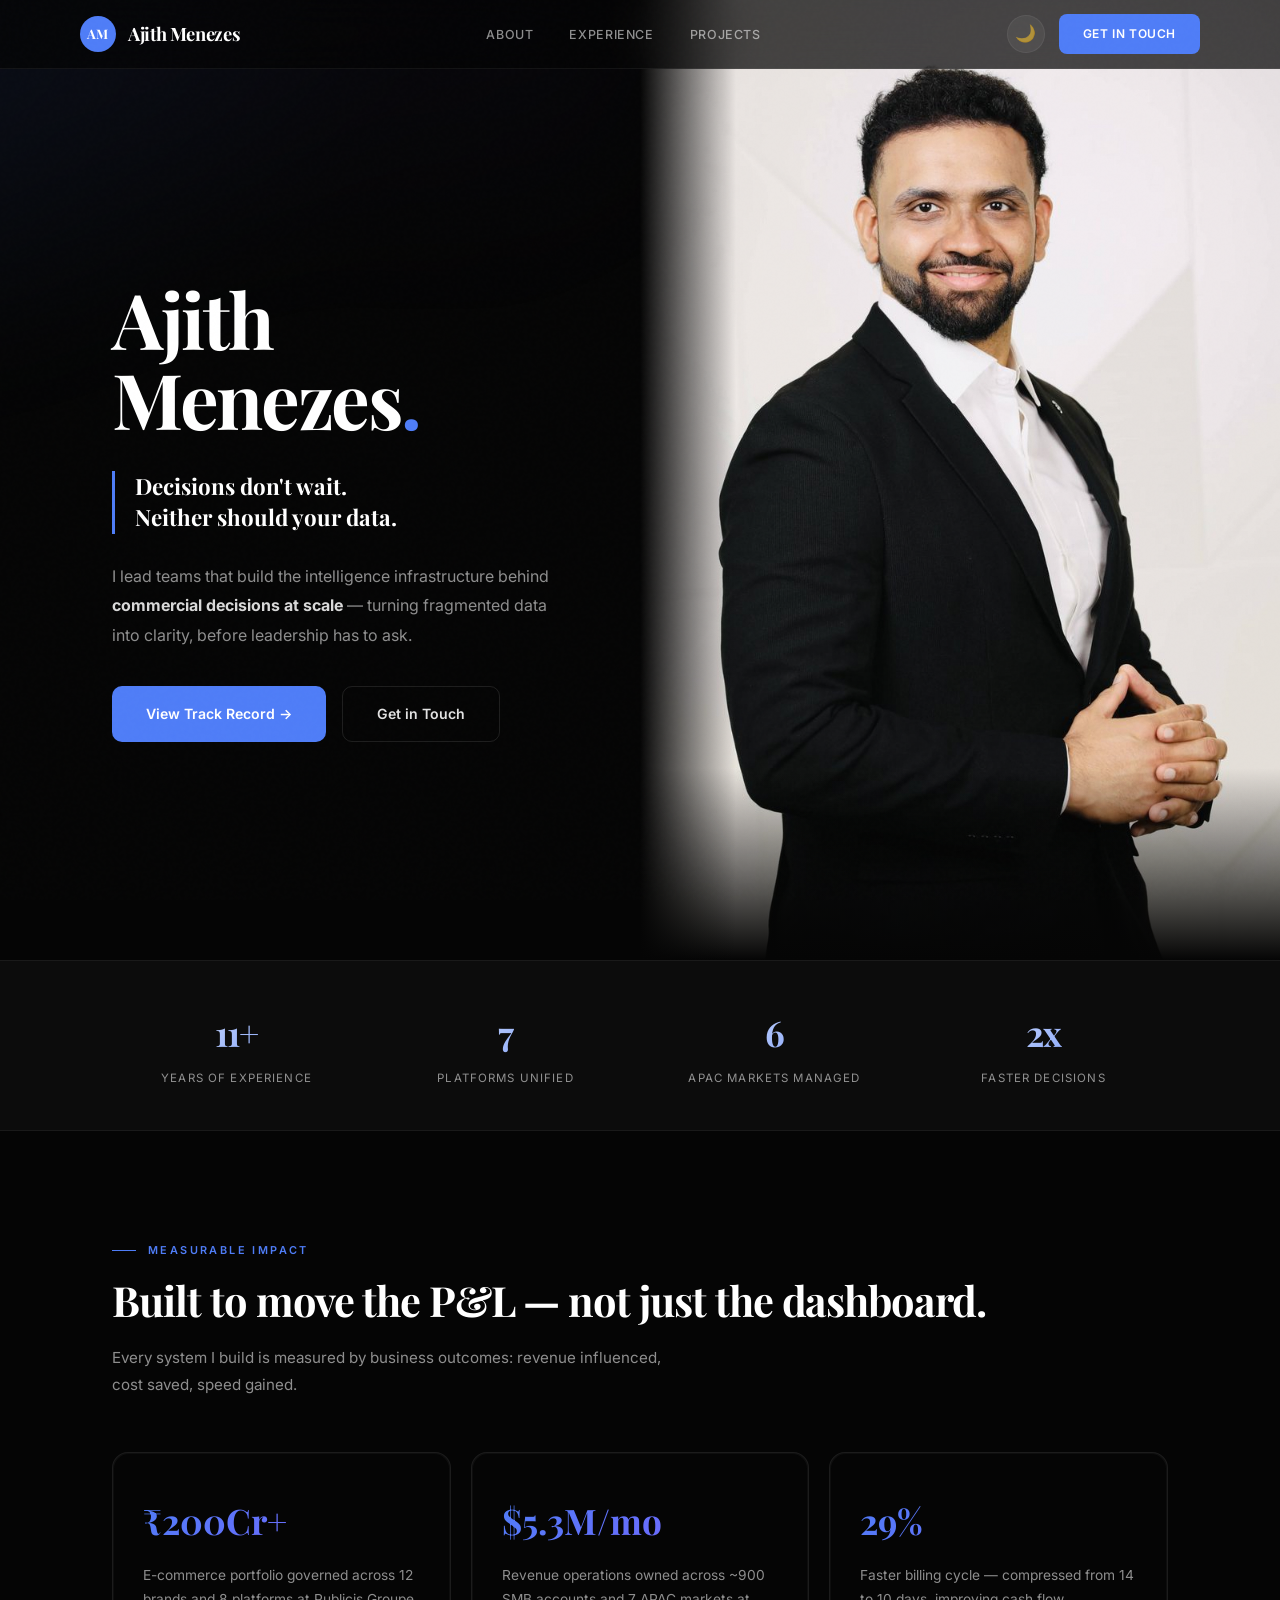
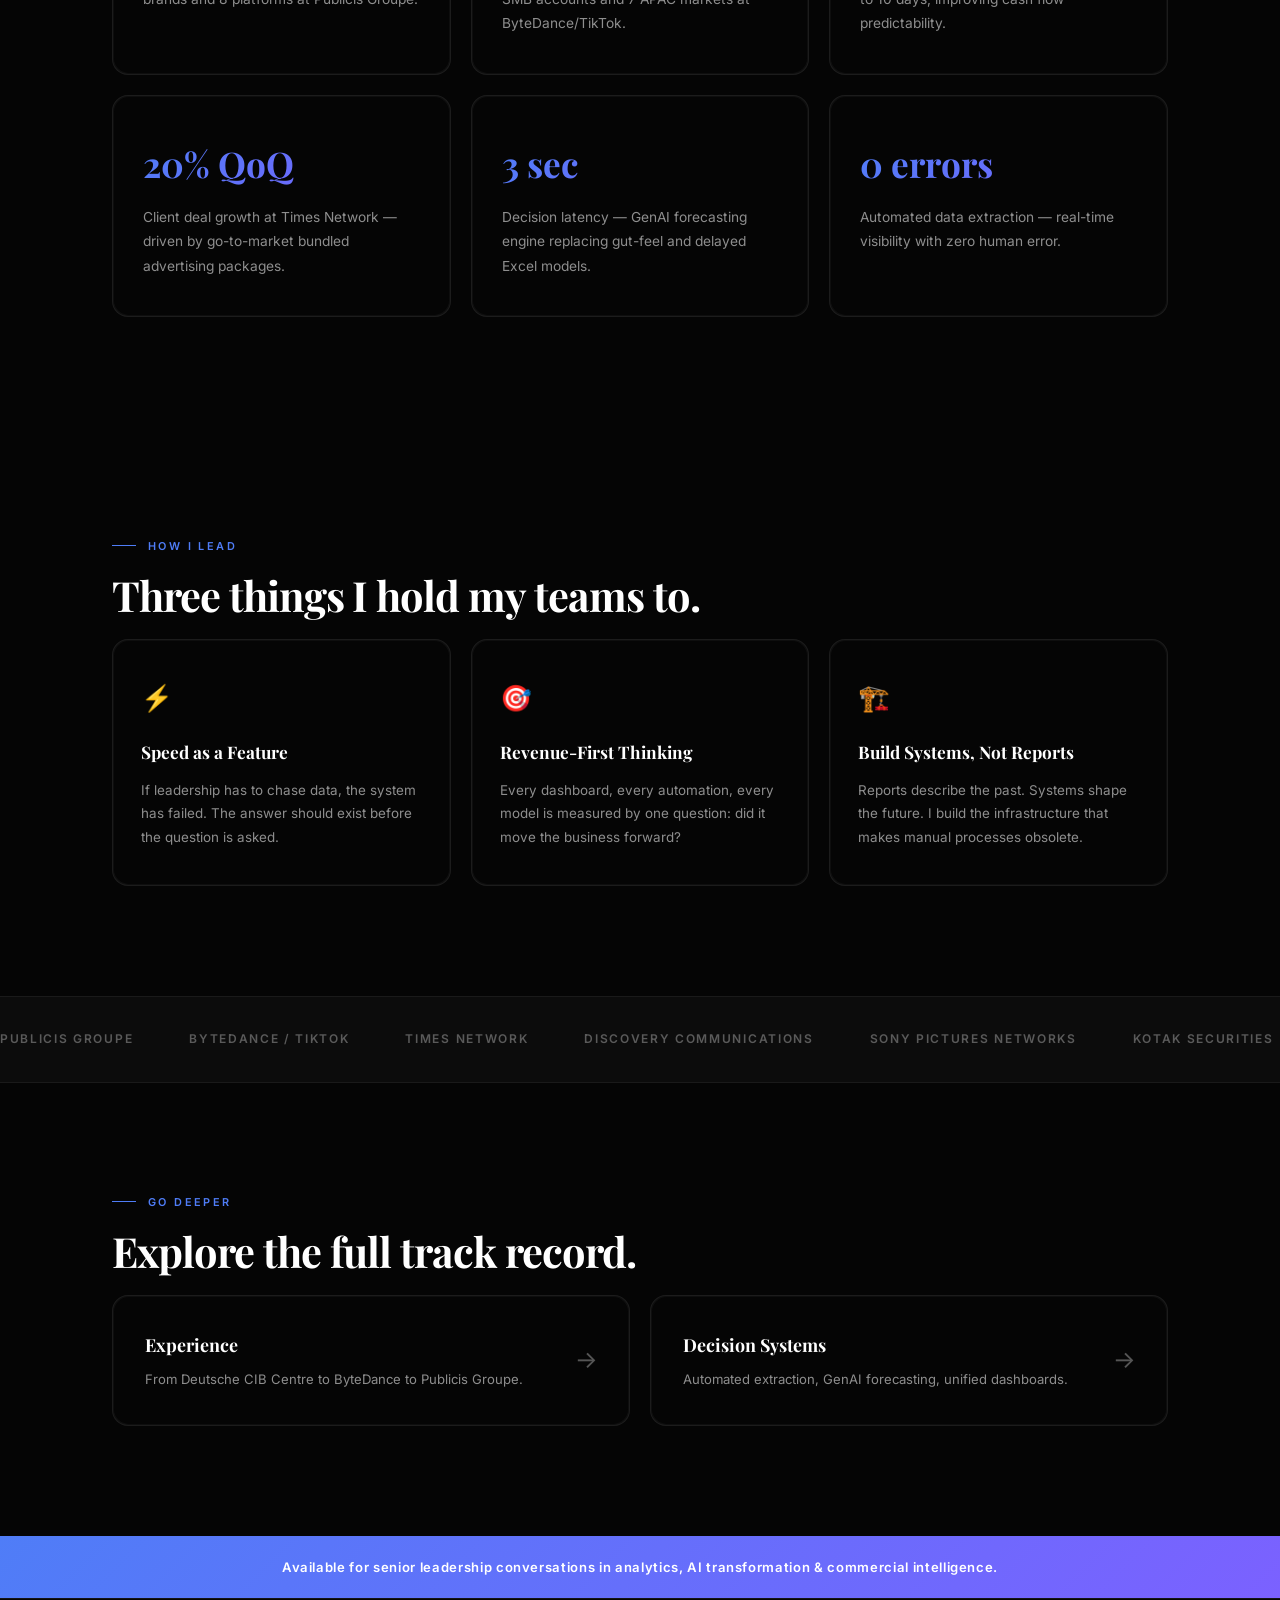
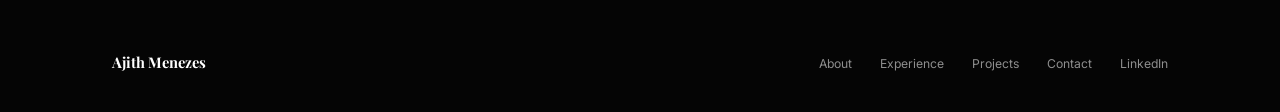
==== index.html @ 97849c1c "Add files via upload" ====
<!DOCTYPE html>
<html lang="en" data-theme="dark">
<head>
  <meta charset="UTF-8" />
  <meta name="viewport" content="width=device-width, initial-scale=1.0" />
  <title>Ajith Menezes — Decision Systems & Revenue Intelligence Leader</title>
  <meta name="description" content="Senior Director leading Decision Systems and Revenue Analytics." />
  <link rel="icon" href="data:image/svg+xml,<svg xmlns='http://www.w3.org/2000/svg' viewBox='0 0 64 64'><rect width='64' height='64' rx='8' fill='%231B4FD8'/><text x='50%25' y='50%25' dominant-baseline='central' text-anchor='middle' font-family='Georgia,serif' font-weight='700' font-size='22' fill='white'>AM</text></svg>" />
  <link rel="preconnect" href="https://fonts.googleapis.com" />
  <link rel="preconnect" href="https://fonts.gstatic.com" crossorigin />
  <link href="https://fonts.googleapis.com/css2?family=DM+Serif+Display&family=Inter:wght@400;500;600;700&family=Playfair+Display:wght@700&display=swap" rel="stylesheet" />
  <link rel="stylesheet" href="styles.css" />
  <script>(function(){var t=localStorage.getItem("theme")||"dark";document.documentElement.setAttribute("data-theme",t)})();</script>
</head>
<body>

  <a href="#main" class="skip-link">Skip to main content</a>
  <div class="nav-overlay" aria-hidden="true"></div>
  <nav class="nav" role="navigation" aria-label="Main Navigation">
    <div class="nav-inner">
      <a href="index.html" class="nav-logo"><span class="nav-initials">AM</span> Ajith Menezes</a>
      <ul class="nav-links"><li><a href="about.html">About</a></li><li><a href="experience.html">Experience</a></li><li><a href="projects.html">Projects</a></li></ul>
      <div class="nav-actions"><button class="theme-toggle" aria-label="Toggle theme">&#127769;</button><button class="menu-toggle" aria-label="Open menu" aria-expanded="false"><span></span><span></span><span></span></button><a href="contact.html" class="nav-cta">Get in Touch</a></div>
    </div>
  </nav>
  <main id="main">
    <section class="hero-split">
      <div class="hero-content">
        <h1 class="hero-name-big reveal">Ajith<br />Menezes<span class="dot">.</span></h1>
        <div class="hero-tagline reveal reveal-delay-1"><p>Decisions don&#39;t wait.<br />Neither should your data.</p></div>
        <p class="hero-desc reveal reveal-delay-2">I lead teams that build the intelligence infrastructure behind <strong>commercial decisions at scale</strong> &mdash; turning fragmented data into clarity, before leadership has to ask.</p>
        <div class="hero-btns reveal reveal-delay-3"><a href="experience.html" class="btn-primary">View Track Record &rarr;</a><a href="contact.html" class="btn-outline">Get in Touch</a></div>
      </div>
      <div class="hero-photo"><img src="[data-uri]" alt="Ajith Menezes" /></div>
    </section>
    <section class="stats" aria-label="Key metrics"><div class="stats-grid">
      <div class="reveal"><div class="stat-number" data-target="13" data-suffix="+">0</div><div class="stat-label">Years of Experience</div></div>
      <div class="reveal reveal-delay-1"><div class="stat-number" data-target="8">0</div><div class="stat-label">Platforms Unified</div></div>
      <div class="reveal reveal-delay-2"><div class="stat-number" data-target="7">0</div><div class="stat-label">APAC Markets Managed</div></div>
      <div class="reveal reveal-delay-3"><div class="stat-number" data-target="3" data-suffix="x">0</div><div class="stat-label">Faster Decisions</div></div>
    </div></section>
    <section class="section"><div class="container">
      <p class="section-label reveal">Measurable Impact</p>
      <h2 class="section-title reveal reveal-delay-1">Built to move the P&amp;L &mdash; not just the dashboard.</h2>
      <p class="section-sub reveal reveal-delay-2">Every system I build is measured by business outcomes: revenue influenced, cost saved, speed gained.</p>
      <div class="impact-grid">
        <div class="impact-card reveal"><div class="impact-number">&#8377;200Cr+</div><div class="impact-desc">E-commerce portfolio governed across 12 brands and 8 platforms at Publicis Groupe.</div></div>
        <div class="impact-card reveal reveal-delay-1"><div class="impact-number">$5.3M/mo</div><div class="impact-desc">Revenue operations owned across ~900 SMB accounts and 7 APAC markets at ByteDance/TikTok.</div></div>
        <div class="impact-card reveal reveal-delay-2"><div class="impact-number">29%</div><div class="impact-desc">Faster billing cycle &mdash; compressed from 14 to 10 days, improving cash flow predictability.</div></div>
        <div class="impact-card reveal reveal-delay-3"><div class="impact-number">20% QoQ</div><div class="impact-desc">Client deal growth at Times Network &mdash; driven by go-to-market bundled advertising packages.</div></div>
        <div class="impact-card reveal reveal-delay-4"><div class="impact-number">3 sec</div><div class="impact-desc">Decision latency &mdash; GenAI forecasting engine replacing gut-feel and delayed Excel models.</div></div>
        <div class="impact-card reveal reveal-delay-5"><div class="impact-number">0 errors</div><div class="impact-desc">Automated data extraction &mdash; real-time visibility with zero human error.</div></div>
      </div>
    </div></section>
    <section class="section" aria-label="Mandate"><div class="container">
      <p class="section-label reveal">How I Lead</p><h2 class="section-title reveal reveal-delay-1">Three things I hold my teams to.</h2>
      <div class="mandate-grid">
        <div class="mandate-card reveal"><div class="mandate-icon">&#9889;</div><h3>Speed as a Feature</h3><p>If leadership has to chase data, the system has failed. The answer should exist before the question is asked.</p></div>
        <div class="mandate-card reveal reveal-delay-1"><div class="mandate-icon">&#127919;</div><h3>Revenue-First Thinking</h3><p>Every dashboard, every automation, every model is measured by one question: did it move the business forward?</p></div>
        <div class="mandate-card reveal reveal-delay-2"><div class="mandate-icon">&#127959;&#65039;</div><h3>Build Systems, Not Reports</h3><p>Reports describe the past. Systems shape the future. I build the infrastructure that makes manual processes obsolete.</p></div>
      </div>
    </div></section>
    <section class="brands"><div class="brands-track"><div class="brands-set"><span>Publicis Groupe</span><span>ByteDance / TikTok</span><span>Times Network</span><span>Discovery Communications</span><span>Sony Pictures Networks</span><span>Kotak Securities</span><span>Deutsche CIB Centre</span><span>Wharton Online</span></div><div class="brands-set"><span>Publicis Groupe</span><span>ByteDance / TikTok</span><span>Times Network</span><span>Discovery Communications</span><span>Sony Pictures Networks</span><span>Kotak Securities</span><span>Deutsche CIB Centre</span><span>Wharton Online</span></div></div></section>
    <section class="section"><div class="container">
      <p class="section-label reveal">Go Deeper</p><h2 class="section-title reveal reveal-delay-1">Explore the full track record.</h2>
      <div class="explore-grid">
        <a href="experience.html" class="explore-card reveal"><div><h3>Experience</h3><p>From Deutsche CIB Centre to ByteDance to Publicis Groupe.</p></div><span class="explore-arrow">&rarr;</span></a>
        <a href="projects.html" class="explore-card reveal reveal-delay-1"><div><h3>Decision Systems</h3><p>Automated extraction, GenAI forecasting, unified dashboards.</p></div><span class="explore-arrow">&rarr;</span></a>
      </div>
    </div></section>
  </main>

  <section class="open-bar"><p>Available for senior leadership conversations in analytics, AI transformation &amp; commercial intelligence.</p></section>
  <footer class="footer" role="contentinfo"><div class="footer-inner"><div class="footer-left">Ajith Menezes</div><ul class="footer-links"><li><a href="about.html">About</a></li><li><a href="experience.html">Experience</a></li><li><a href="projects.html">Projects</a></li><li><a href="contact.html">Contact</a></li><li><a href="https://www.linkedin.com/in/ajith-m-36b54a186" target="_blank" rel="noopener noreferrer">LinkedIn</a></li></ul></div></footer>

  <script>
    (()=>{const t=document.querySelector(".theme-toggle");const h=document.documentElement;function s(m){h.setAttribute("data-theme",m);localStorage.setItem("theme",m);t.innerHTML=m==="dark"?"\u{1F319}":"\u{2600}\u{FE0F}"}s(localStorage.getItem("theme")||"dark");t.addEventListener("click",()=>{s(h.getAttribute("data-theme")==="dark"?"light":"dark")})})();
    (()=>{
  const toggle = document.querySelector(".menu-toggle");
  const overlay = document.querySelector(".nav-overlay");
  const body = document.body;
  const navLinks = document.querySelector(".nav-links");

  function openNav(){
    body.classList.add("nav-open");
    toggle.setAttribute("aria-expanded","true");
    overlay.style.opacity = "1";
    overlay.style.pointerEvents = "auto";
    navLinks.style.right = "0";
  }

  function closeNav(){
    body.classList.remove("nav-open");
    toggle.setAttribute("aria-expanded","false");
    overlay.style.opacity = "0";
    overlay.style.pointerEvents = "none";
    navLinks.style.right = "-100%";
  }

  if(toggle) toggle.addEventListener("click", () => {
    body.classList.contains("nav-open") ? closeNav() : openNav();
  });

  if(overlay) overlay.addEventListener("click", closeNav);

  document.querySelectorAll(".nav-links a").forEach(link => {
    link.addEventListener("click", closeNav);
  });

  document.addEventListener("keydown", e => {
    if(e.key === "Escape") closeNav();
  });
})();
    (()=>{const r=document.querySelectorAll(".reveal");if(!r.length)return;const o=new IntersectionObserver(e=>{e.forEach(en=>{if(en.isIntersecting){en.target.classList.add("active");o.unobserve(en.target)}})},{threshold:.12,rootMargin:"0px 0px -30px 0px"});r.forEach(el=>o.observe(el))})();
  
    (()=>{const c=document.querySelectorAll(".stat-number[data-target]");if(!c.length)return;const a=(el)=>{const t=+el.getAttribute("data-target");const s=el.getAttribute("data-suffix")||"";const d=1800;const st=performance.now();function step(n){const p=Math.min((n-st)/d,1);const e=1-Math.pow(1-p,3);el.textContent=Math.round(t*e)+s;if(p<1)requestAnimationFrame(step)}requestAnimationFrame(step)};const o=new IntersectionObserver(e=>{e.forEach(en=>{if(en.isIntersecting){a(en.target);o.unobserve(en.target)}})},{threshold:.5});c.forEach(el=>o.observe(el))})();
  </script>

</body></html>
---- styles.css ----
:root {
  --bg:#050505;--bg-alt:#0c0c0c;--bg-glass:rgba(255,255,255,.04);
  --accent:#4F7DF7;--accent-2:#7B61FF;--accent-3:#00D4AA;
  --accent-hover:#3A6AE8;--accent-glow:rgba(79,125,247,.15);
  --text:#e2e2e2;--text-dim:rgba(255,255,255,.55);--text-dimmer:rgba(255,255,255,.32);
  --text-heading:#ffffff;
  --border:rgba(255,255,255,.06);--border-light:rgba(255,255,255,.10);
  --radius:16px;--radius-sm:10px;
  --transition:.4s cubic-bezier(.22,1,.36,1);--transition-fast:.25s cubic-bezier(.22,1,.36,1);
  --font-heading:'Playfair Display',Georgia,serif;
  --font-hero:'DM Serif Display','Playfair Display',Georgia,serif;
  --font-body:'Inter',-apple-system,BlinkMacSystemFont,sans-serif;
  --shadow-glow:0 0 40px rgba(79,125,247,.15),0 0 80px rgba(79,125,247,.08);
  --card-bg-solid:#050505;--nav-bg:rgba(5,5,5,.72);--mobile-nav-bg:rgba(8,8,8,.98);
  --toggle-bg:rgba(255,255,255,.06);--hamburger-color:#fff
}
[data-theme="light"] {
  --bg:#f5f5f7;--bg-alt:#eaeaed;--bg-glass:rgba(255,255,255,.65);
  --accent:#1B4FD8;--accent-2:#5B3FE8;--accent-3:#009B7D;
  --accent-hover:#1440B5;--accent-glow:rgba(27,79,216,.1);
  --text:#1a1a1a;--text-dim:rgba(0,0,0,.58);--text-dimmer:rgba(0,0,0,.35);
  --text-heading:#0a0a0a;
  --border:rgba(0,0,0,.08);--border-light:rgba(0,0,0,.12);
  --shadow-glow:0 0 40px rgba(27,79,216,.08),0 0 80px rgba(27,79,216,.04);
  --card-bg-solid:#f5f5f7;--nav-bg:rgba(245,245,247,.82);--mobile-nav-bg:rgba(245,245,247,.98);
  --toggle-bg:rgba(0,0,0,.04);--hamburger-color:#1a1a1a
}
*,*::before,*::after{margin:0;padding:0;box-sizing:border-box}
html{scroll-behavior:smooth;-webkit-font-smoothing:antialiased;-moz-osx-font-smoothing:grayscale}
body{font-family:var(--font-body);background:var(--bg);color:var(--text);line-height:1.7;overflow-x:hidden;position:relative;transition:background .5s ease,color .5s ease}
body::after{content:'';position:fixed;inset:0;background-image:url("data:image/svg+xml,%3Csvg viewBox='0 0 256 256' xmlns='http://www.w3.org/2000/svg'%3E%3Cfilter id='n'%3E%3CfeTurbulence type='fractalNoise' baseFrequency='.85' numOctaves='4' stitchTiles='stitch'/%3E%3C/filter%3E%3Crect width='100%25' height='100%25' filter='url(%23n)' opacity='.03'/%3E%3C/svg%3E");pointer-events:none;z-index:9999;opacity:.4}
[data-theme="light"] body::after{opacity:.15}
::-webkit-scrollbar{width:6px}::-webkit-scrollbar-track{background:var(--bg)}::-webkit-scrollbar-thumb{background:var(--accent);border-radius:3px}
::selection{background:var(--accent);color:#fff}
.skip-link{position:absolute;top:-100%;left:16px;background:var(--accent);color:#fff;padding:8px 18px;border-radius:var(--radius-sm);font-size:.85rem;z-index:10000;transition:top .25s}.skip-link:focus{top:16px}
:focus-visible{outline:2px solid var(--accent);outline-offset:3px}
a{color:inherit;text-decoration:none}img{max-width:100%;height:auto;display:block}
.container{max-width:1120px;margin:0 auto;padding:0 32px}

/* NAV */
.nav{position:fixed;top:0;left:0;width:100%;z-index:1000;background:var(--nav-bg);backdrop-filter:blur(24px) saturate(1.2);-webkit-backdrop-filter:blur(24px) saturate(1.2);border-bottom:1px solid var(--border);padding:0 40px;transition:background var(--transition)}
.nav-inner{max-width:1120px;margin:0 auto;display:flex;align-items:center;justify-content:space-between;height:68px}
.nav-logo{font-family:var(--font-heading);font-size:1.15rem;font-weight:700;letter-spacing:-.02em;color:var(--text-heading);display:flex;align-items:center;gap:12px}
.nav-initials{display:inline-flex;align-items:center;justify-content:center;width:36px;height:36px;border-radius:50%;background:var(--accent);color:#fff;font-family:var(--font-heading);font-size:.82rem;font-weight:700;letter-spacing:.02em;flex-shrink:0}
.nav-links{display:flex;align-items:center;gap:36px;list-style:none}
.nav-links a{font-size:.78rem;font-weight:500;color:var(--text-dim);letter-spacing:.05em;text-transform:uppercase;position:relative;transition:color var(--transition)}
.nav-links a::after{content:'';position:absolute;bottom:-4px;left:0;width:0;height:1.5px;background:var(--accent);transition:width var(--transition)}
.nav-links a:hover::after,.nav-links a.active::after{width:100%}
.nav-links a:hover,.nav-links a.active{color:var(--text-heading)}
.nav-actions{display:flex;align-items:center;gap:14px}
.nav-cta{display:inline-flex;align-items:center;gap:6px;padding:10px 24px;background:var(--accent);color:#fff !important;font-size:.75rem !important;font-weight:600 !important;letter-spacing:.05em;border-radius:8px;transition:all var(--transition);text-transform:uppercase}
.nav-cta:hover{background:var(--accent-hover);transform:translateY(-1px);box-shadow:0 4px 20px rgba(79,125,247,.3)}
.theme-toggle{display:flex;align-items:center;justify-content:center;width:38px;height:38px;border-radius:50%;background:var(--toggle-bg);border:1px solid var(--border);cursor:pointer;transition:all var(--transition);font-size:1.05rem;line-height:1;padding:0;color:var(--text-dim);flex-shrink:0}
.theme-toggle:hover{background:var(--accent-glow);border-color:var(--accent);color:var(--accent);transform:rotate(30deg)}
.menu-toggle{display:none;flex-direction:column;justify-content:center;gap:5px;width:28px;height:28px;cursor:pointer;background:none;border:none;padding:0;z-index:1100}
.menu-toggle span{display:block;width:100%;height:2px;background:var(--hamburger-color);border-radius:2px;transition:transform .3s,opacity .3s}
.nav-open .menu-toggle span:nth-child(1){transform:translateY(7px) rotate(45deg)}
.nav-open .menu-toggle span:nth-child(2){opacity:0}
.nav-open .menu-toggle span:nth-child(3){transform:translateY(-7px) rotate(-45deg)}

/* ============================================================
   SPLIT HERO — Name + Photo side by side
   ============================================================ */
.hero-split{min-height:100vh;display:grid;grid-template-columns:1fr 1fr;position:relative;overflow:hidden}
.hero-split::before{content:'';position:absolute;top:-50%;left:-30%;width:80vw;height:80vw;background:radial-gradient(ellipse at 20% 50%,rgba(79,125,247,.1) 0%,transparent 50%),radial-gradient(ellipse at 80% 20%,rgba(123,97,255,.06) 0%,transparent 50%);animation:meshFloat 12s ease-in-out infinite alternate;pointer-events:none;filter:blur(60px);z-index:0}
@keyframes meshFloat{0%{transform:translate(0,0) scale(1)}50%{transform:translate(30px,-20px) scale(1.05)}100%{transform:translate(-20px,30px) scale(1.02)}}
.hero-content{display:flex;flex-direction:column;justify-content:center;padding:140px 60px 80px 0;position:relative;z-index:1;padding-left:max(32px, calc((100vw - 1120px)/2 + 32px))}
.hero-name-big{font-family:var(--font-heading);font-size:clamp(3.2rem,6vw,5.5rem);font-weight:700;line-height:1.05;letter-spacing:-.03em;color:var(--text-heading);margin-bottom:32px}
.hero-name-big .dot{color:var(--accent)}
.hero-tagline{position:relative;padding-left:20px;margin-bottom:28px;border-left:3px solid var(--accent)}
.hero-tagline p{font-family:var(--font-heading);font-size:clamp(1.1rem,2vw,1.4rem);font-weight:700;color:var(--text-heading);line-height:1.4}
.hero-desc{font-size:1rem;color:var(--text-dim);max-width:460px;line-height:1.85;margin-bottom:36px}
.hero-desc strong{color:var(--text-heading);opacity:.85}
.hero-btns{display:flex;gap:16px;flex-wrap:wrap}
.hero-photo{position:relative;overflow:hidden}
.hero-photo img{width:100%;height:100%;object-fit:cover;object-position:center top}
.hero-photo::after{content:'';position:absolute;inset:0;background:linear-gradient(to right,var(--bg) 0%,transparent 15%),linear-gradient(to top,var(--bg) 0%,transparent 20%);pointer-events:none}
[data-theme="light"] .hero-photo::after{background:linear-gradient(to right,var(--bg) 0%,transparent 15%),linear-gradient(to top,var(--bg) 0%,transparent 20%)}

/* Old hero still used on other pages via .hero class — keep it */
.hero{min-height:100vh;display:flex;align-items:center;padding:140px 0 100px;position:relative;overflow:hidden}
.hero::before{content:'';position:absolute;top:-50%;left:-30%;width:100vw;height:100vw;background:radial-gradient(ellipse at 20% 50%,rgba(79,125,247,.12) 0%,transparent 50%),radial-gradient(ellipse at 80% 20%,rgba(123,97,255,.08) 0%,transparent 50%),radial-gradient(ellipse at 60% 80%,rgba(0,212,170,.06) 0%,transparent 50%);animation:meshFloat 12s ease-in-out infinite alternate;pointer-events:none;filter:blur(60px)}
.hero-inner{max-width:1120px;margin:0 auto;padding:0 32px;position:relative;z-index:1}
.hero-name{font-family:var(--font-hero);font-size:clamp(2.6rem,5.5vw,4.2rem);font-weight:400;letter-spacing:.12em;text-transform:uppercase;margin-bottom:18px;line-height:1.1;background:linear-gradient(135deg,var(--text-heading) 30%,var(--accent) 100%);-webkit-background-clip:text;-webkit-text-fill-color:transparent;background-clip:text}
.hero h1{font-family:var(--font-heading);font-size:clamp(2.4rem,5.5vw,4rem);font-weight:700;line-height:1.12;letter-spacing:-.03em;color:var(--text-heading);max-width:820px;margin-bottom:28px}
.hero h1 em{font-style:normal;background:linear-gradient(135deg,var(--accent) 0%,var(--accent-2) 50%,var(--accent-3) 100%);-webkit-background-clip:text;-webkit-text-fill-color:transparent;background-clip:text}
.hero-sub{font-size:1.08rem;color:var(--text-dim);max-width:600px;line-height:1.85;margin-bottom:42px}
.hero-sub strong{color:var(--text-heading);opacity:.85}

/* Buttons */
.btn-primary{display:inline-flex;align-items:center;gap:8px;padding:15px 34px;background:var(--accent);color:#fff;font-size:.88rem;font-weight:600;border-radius:var(--radius-sm);border:none;cursor:pointer;transition:all var(--transition)}
.btn-primary:hover{background:var(--accent-hover);transform:translateY(-2px);box-shadow:0 8px 30px rgba(79,125,247,.3)}
.btn-outline{display:inline-flex;align-items:center;gap:8px;padding:15px 34px;background:transparent;color:var(--text);font-size:.88rem;font-weight:600;border-radius:var(--radius-sm);border:1px solid var(--border-light);cursor:pointer;transition:all var(--transition)}
.btn-outline:hover{border-color:var(--accent);color:var(--text-heading);transform:translateY(-2px);box-shadow:0 8px 30px rgba(79,125,247,.1)}

/* STATS */
.stats{border-top:1px solid var(--border);border-bottom:1px solid var(--border);padding:42px 0;background:var(--bg-alt)}
.stats-grid{max-width:1120px;margin:0 auto;padding:0 32px;display:grid;grid-template-columns:repeat(4,1fr);gap:20px;text-align:center}
.stat-number{font-family:var(--font-heading);font-size:2.2rem;font-weight:700;letter-spacing:-.02em;background:linear-gradient(135deg,var(--text-heading) 0%,var(--accent) 100%);-webkit-background-clip:text;-webkit-text-fill-color:transparent;background-clip:text}
.stat-label{font-size:.72rem;color:var(--text-dim);text-transform:uppercase;letter-spacing:.1em;margin-top:6px}

/* SECTIONS */
.section{padding:110px 0}
.section-label{font-size:.68rem;font-weight:600;text-transform:uppercase;letter-spacing:.22em;color:var(--accent);margin-bottom:16px;display:flex;align-items:center;gap:12px}
.section-label::before{content:'';width:24px;height:1px;background:var(--accent)}
.section-title{font-family:var(--font-heading);font-size:clamp(1.7rem,3.5vw,2.6rem);font-weight:700;line-height:1.15;letter-spacing:-.025em;color:var(--text-heading);margin-bottom:20px}
.section-sub{font-size:.95rem;color:var(--text-dim);max-width:580px;line-height:1.8;margin-bottom:54px}

/* SHARED CARD hover */
.impact-card,.mandate-card,.explore-card,.work-card,.feat-card,.testimonial-card,.cert-card{position:relative;background:var(--bg-glass);border:1px solid var(--border);border-radius:var(--radius);overflow:hidden;transition:all var(--transition)}
.impact-card::before,.mandate-card::before,.explore-card::before,.work-card::before,.feat-card::before,.testimonial-card::before,.cert-card::before{content:'';position:absolute;inset:-1px;background:conic-gradient(from 0deg,var(--accent),var(--accent-2),var(--accent-3),var(--accent));border-radius:inherit;z-index:-1;opacity:0;transition:opacity var(--transition)}
.impact-card::after,.mandate-card::after,.explore-card::after,.work-card::after,.feat-card::after,.testimonial-card::after,.cert-card::after{content:'';position:absolute;inset:1px;background:var(--card-bg-solid);border-radius:calc(var(--radius) - 1px);z-index:-1}
.impact-card:hover::before,.mandate-card:hover::before,.explore-card:hover::before,.work-card:hover::before,.feat-card:hover::before,.testimonial-card:hover::before,.cert-card:hover::before{opacity:1}
.impact-card:hover,.mandate-card:hover,.explore-card:hover,.work-card:hover,.feat-card:hover,.cert-card:hover{transform:translateY(-6px);box-shadow:var(--shadow-glow)}
.testimonial-card:hover{transform:translateY(-4px)}

/* INTRO */
.intro{background:var(--bg-alt)}
.intro-grid{display:grid;grid-template-columns:1fr 1fr;gap:64px;align-items:center}
.intro-img-wrap{position:relative;border-radius:var(--radius);overflow:hidden;aspect-ratio:4/5;background:var(--bg-glass)}
.intro-img-wrap img{width:100%;height:100%;object-fit:cover}
.intro-img-wrap::after{content:'';position:absolute;inset:0;background:linear-gradient(to top,rgba(5,5,5,.6) 0%,transparent 40%);pointer-events:none}
[data-theme="light"] .intro-img-wrap::after{background:linear-gradient(to top,rgba(0,0,0,.3) 0%,transparent 40%)}
.intro-tag{position:absolute;bottom:20px;left:20px;z-index:1;padding:8px 18px;background:rgba(5,5,5,.6);backdrop-filter:blur(12px);border:1px solid var(--border);border-radius:8px;font-size:.7rem;font-weight:600;color:#fff;letter-spacing:.08em;text-transform:uppercase}
.intro-text p{color:var(--text-dim);margin-bottom:20px;line-height:1.85}
.intro-text strong{color:var(--text-heading);opacity:.9}

/* IMPACT */
.impact-grid{display:grid;grid-template-columns:repeat(3,1fr);gap:20px}
.impact-card{padding:38px 30px}
.impact-number{font-family:var(--font-heading);font-size:2.2rem;font-weight:700;margin-bottom:12px;background:linear-gradient(135deg,var(--accent),var(--accent-2));-webkit-background-clip:text;-webkit-text-fill-color:transparent;background-clip:text}
.impact-desc{font-size:.86rem;color:var(--text-dim);line-height:1.75}

/* MANDATE */
.mandate-grid{display:grid;grid-template-columns:repeat(3,1fr);gap:20px}
.mandate-card{padding:36px 28px}
.mandate-icon{font-size:1.6rem;margin-bottom:18px}
.mandate-card h3{font-family:var(--font-heading);font-size:1.08rem;font-weight:700;color:var(--text-heading);margin-bottom:12px}
.mandate-card p{font-size:.84rem;color:var(--text-dim);line-height:1.75}

/* BRANDS */
.brands{border-top:1px solid var(--border);border-bottom:1px solid var(--border);padding:32px 0;overflow:hidden;background:var(--bg-alt)}
.brands-track{display:flex;gap:56px;animation:marquee 35s linear infinite;width:max-content}
.brands-set{display:flex;gap:56px;flex-shrink:0}
.brands-track span{font-size:.75rem;font-weight:600;text-transform:uppercase;letter-spacing:.14em;color:var(--text-dimmer);white-space:nowrap;transition:color .3s}
.brands-track span:hover{color:var(--accent)}
@keyframes marquee{0%{transform:translateX(0)}100%{transform:translateX(-50%)}}

/* EXPLORE */
.explore-grid{display:grid;grid-template-columns:1fr 1fr;gap:20px}
.explore-card{display:flex;align-items:center;justify-content:space-between;padding:34px 32px}
.explore-card h3{font-family:var(--font-heading);font-size:1.12rem;font-weight:700;color:var(--text-heading);margin-bottom:8px}
.explore-card p{font-size:.82rem;color:var(--text-dim);line-height:1.7}
.explore-arrow{font-size:1.5rem;color:var(--text-dimmer);transition:all var(--transition)}
.explore-card:hover .explore-arrow{color:var(--accent);transform:translateX(6px)}

/* TIMELINE */
.timeline{position:relative;padding-left:40px}
.timeline::before{content:'';position:absolute;left:8px;top:0;bottom:0;width:2px;background:linear-gradient(to bottom,var(--accent),var(--accent-2),var(--border))}
.timeline-item{position:relative;margin-bottom:56px}
.timeline-dot{position:absolute;left:-40px;top:6px;width:18px;height:18px;border-radius:50%;background:var(--accent);border:3px solid var(--bg);box-shadow:0 0 0 4px rgba(79,125,247,.15);animation:pulseDot 2.5s ease-in-out infinite}
@keyframes pulseDot{0%,100%{box-shadow:0 0 0 4px rgba(79,125,247,.15)}50%{box-shadow:0 0 0 8px rgba(79,125,247,.08)}}
.timeline-date{font-size:.7rem;font-weight:600;text-transform:uppercase;letter-spacing:.14em;color:var(--accent);margin-bottom:6px}
.timeline-item h3{font-family:var(--font-heading);font-size:1.2rem;font-weight:700;color:var(--text-heading);margin-bottom:4px}
.timeline-item .timeline-org{font-size:.85rem;color:var(--text-dim);margin-bottom:6px}
.timeline-item .timeline-scope{font-size:.82rem;color:var(--text-dimmer);margin-bottom:14px;font-style:italic}
.timeline-item p{font-size:.88rem;color:var(--text-dim);line-height:1.85}
.timeline-item ul{font-size:.88rem;color:var(--text-dim);line-height:1.85;padding-left:20px}
.timeline-item li{margin-bottom:8px}
.timeline-tags{display:flex;flex-wrap:wrap;gap:8px;margin-top:16px}
.timeline-tags .tag{display:inline-block;padding:4px 14px;background:rgba(79,125,247,.08);color:var(--accent);font-size:.68rem;font-weight:600;border-radius:20px;border:1px solid rgba(79,125,247,.15);letter-spacing:.04em}

/* WORK */
.work-grid{display:grid;grid-template-columns:1fr 1fr;gap:24px}
.work-card{padding:38px 32px}
.work-card h3{font-family:var(--font-heading);font-size:1.12rem;font-weight:700;color:var(--text-heading);margin-bottom:12px}
.work-card p{font-size:.85rem;color:var(--text-dim);line-height:1.75}
.work-tag{display:inline-block;padding:5px 14px;background:rgba(79,125,247,.1);color:var(--accent);font-size:.66rem;font-weight:700;border-radius:20px;text-transform:uppercase;letter-spacing:.08em;margin-bottom:18px;border:1px solid rgba(79,125,247,.15)}
.work-link{display:inline-flex;align-items:center;gap:6px;margin-top:18px;color:var(--accent);font-size:.82rem;font-weight:600;transition:all var(--transition-fast)}
.work-link:hover{color:var(--text-heading);gap:10px}

/* FEAT */
.feat-grid{display:grid;grid-template-columns:repeat(3,1fr);gap:20px}
.feat-card{padding:32px 26px}
.feat-icon{font-size:1.5rem;margin-bottom:16px}
.feat-card h3{font-family:var(--font-heading);font-size:.98rem;font-weight:700;color:var(--text-heading);margin-bottom:10px}
.feat-card p{font-size:.82rem;color:var(--text-dim);line-height:1.75}

/* TESTIMONIALS */
.testimonials-grid{display:grid;grid-template-columns:1fr 1fr;gap:24px}
.testimonial-card{padding:36px 30px}
.testimonial-card blockquote{font-size:.9rem;color:var(--text-dim);line-height:1.85;font-style:italic;margin-bottom:20px;position:relative;padding-left:22px}
.testimonial-card blockquote::before{content:'\201C';position:absolute;left:0;top:-6px;font-size:2rem;color:var(--accent);font-family:var(--font-heading);line-height:1}
.testimonial-card cite{font-size:.82rem;font-weight:700;color:var(--text-heading);font-style:normal;display:block}
.testimonial-card .cite-role{font-size:.72rem;color:var(--text-dim);margin-top:3px;line-height:1.5}

/* CERTS */
.cert-grid{display:grid;grid-template-columns:repeat(3,1fr);gap:20px}
.cert-card{padding:30px 24px;text-align:center}
.cert-icon{font-size:1.8rem;margin-bottom:14px}
.cert-card h4{font-family:var(--font-heading);font-size:.94rem;font-weight:700;color:var(--text-heading);margin-bottom:8px}
.cert-card p{font-size:.78rem;color:var(--text-dim)}

/* CONTACT */
.contact-grid{display:grid;grid-template-columns:1fr 1fr;gap:64px;align-items:start}
.contact-info p{font-size:.92rem;color:var(--text-dim);margin-bottom:14px;line-height:1.8}
.contact-info a{color:var(--accent);transition:color var(--transition)}.contact-info a:hover{color:var(--text-heading)}
.contact-photo{border-radius:var(--radius);overflow:hidden;aspect-ratio:3/4;background:var(--bg-glass);position:relative}
.contact-photo img{width:100%;height:100%;object-fit:cover}
.contact-photo::after{content:'';position:absolute;inset:0;background:linear-gradient(to top,rgba(5,5,5,.5) 0%,transparent 40%);pointer-events:none}
[data-theme="light"] .contact-photo::after{background:linear-gradient(to top,rgba(0,0,0,.2) 0%,transparent 40%)}

/* PAGE HERO */
.page-hero{padding:170px 0 90px;text-align:center;position:relative;overflow:hidden}
.page-hero::before{content:'';position:absolute;top:-40%;left:50%;transform:translateX(-50%);width:60vw;height:60vw;background:radial-gradient(ellipse,rgba(79,125,247,.1) 0%,transparent 50%),radial-gradient(ellipse at 30% 70%,rgba(123,97,255,.06) 0%,transparent 50%);animation:meshFloat 12s ease-in-out infinite alternate;pointer-events:none;filter:blur(60px)}
.page-hero h1{font-family:var(--font-heading);font-size:clamp(2.2rem,4.5vw,3.4rem);font-weight:700;letter-spacing:-.03em;color:var(--text-heading);position:relative;z-index:1;margin-bottom:20px;line-height:1.15}
.page-hero p{font-size:1rem;color:var(--text-dim);max-width:580px;margin:0 auto;position:relative;z-index:1;line-height:1.8}

/* OPEN BAR */
.open-bar{background:linear-gradient(135deg,var(--accent),var(--accent-2));padding:20px 0;text-align:center}
.open-bar p{font-size:.82rem;font-weight:600;color:#fff;letter-spacing:.05em}

/* FOOTER */
.footer{border-top:1px solid var(--border);padding:50px 0 36px}
.footer-inner{max-width:1120px;margin:0 auto;padding:0 32px;display:flex;align-items:center;justify-content:space-between;flex-wrap:wrap;gap:20px}
.footer-left{font-family:var(--font-heading);font-size:.92rem;font-weight:700;color:var(--text-heading)}
.footer-links{display:flex;gap:28px;list-style:none}
.footer-links a{font-size:.76rem;color:var(--text-dim);transition:color var(--transition);position:relative}
.footer-links a::after{content:'';position:absolute;bottom:-2px;left:0;width:0;height:1px;background:var(--accent);transition:width var(--transition)}
.footer-links a:hover{color:var(--text-heading)}.footer-links a:hover::after{width:100%}

/* REVEAL */
.reveal{opacity:0;transform:translateY(50px) scale(.97);transition:opacity .9s cubic-bezier(.22,1,.36,1),transform .9s cubic-bezier(.22,1,.36,1)}
.reveal.active{opacity:1;transform:translateY(0) scale(1)}
.reveal-delay-1{transition-delay:.1s}.reveal-delay-2{transition-delay:.2s}.reveal-delay-3{transition-delay:.3s}
.reveal-delay-4{transition-delay:.4s}.reveal-delay-5{transition-delay:.5s}.reveal-delay-6{transition-delay:.6s}

/* RESPONSIVE */
@media(max-width:1024px){.mandate-grid,.impact-grid,.feat-grid,.cert-grid{grid-template-columns:1fr 1fr}.stats-grid{grid-template-columns:repeat(2,1fr)}}
@media(max-width:768px){
  .menu-toggle{display:flex}
  .nav-links{position:fixed;top:0;right:-100%;width:80%;max-width:340px;height:100vh;background:var(--mobile-nav-bg);backdrop-filter:blur(30px);flex-direction:column;justify-content:center;gap:32px;padding:40px;transition:right .4s cubic-bezier(.22,1,.36,1);border-left:1px solid var(--border);z-index:1200}
  .nav-open .nav-links{right:0}.nav-links a{font-size:1.1rem;letter-spacing:.08em}
  .nav-overlay{position:fixed;inset:0;background:rgba(0,0,0,.7);backdrop-filter:blur(4px);z-index:1040;opacity:0;pointer-events:none;transition:opacity .4s ease}
  .nav-open .nav-overlay{opacity:1;pointer-events:auto}
  .hero-split{grid-template-columns:1fr;min-height:auto}
  .hero-content{padding:120px 20px 40px}
  .hero-photo{height:50vh;order:-1}
  .hero-name-big{font-size:clamp(2.4rem,8vw,3.4rem)}
  .intro-grid,.explore-grid,.impact-grid,.mandate-grid,.work-grid,.testimonials-grid,.feat-grid,.cert-grid,.contact-grid,.stats-grid{grid-template-columns:1fr}
  .hero h1{font-size:clamp(1.8rem,7vw,2.6rem)}
  .section{padding:70px 0}.page-hero{padding:130px 0 60px}
  .hero{padding:120px 0 60px;min-height:auto}
  .nav{padding:0 20px}.container{padding:0 20px}
  .section-label::before{display:none}.nav-actions{gap:10px}
}
@keyframes fadeIn{from{opacity:0}to{opacity:1}}

.nav-open{overflow:hidden;}
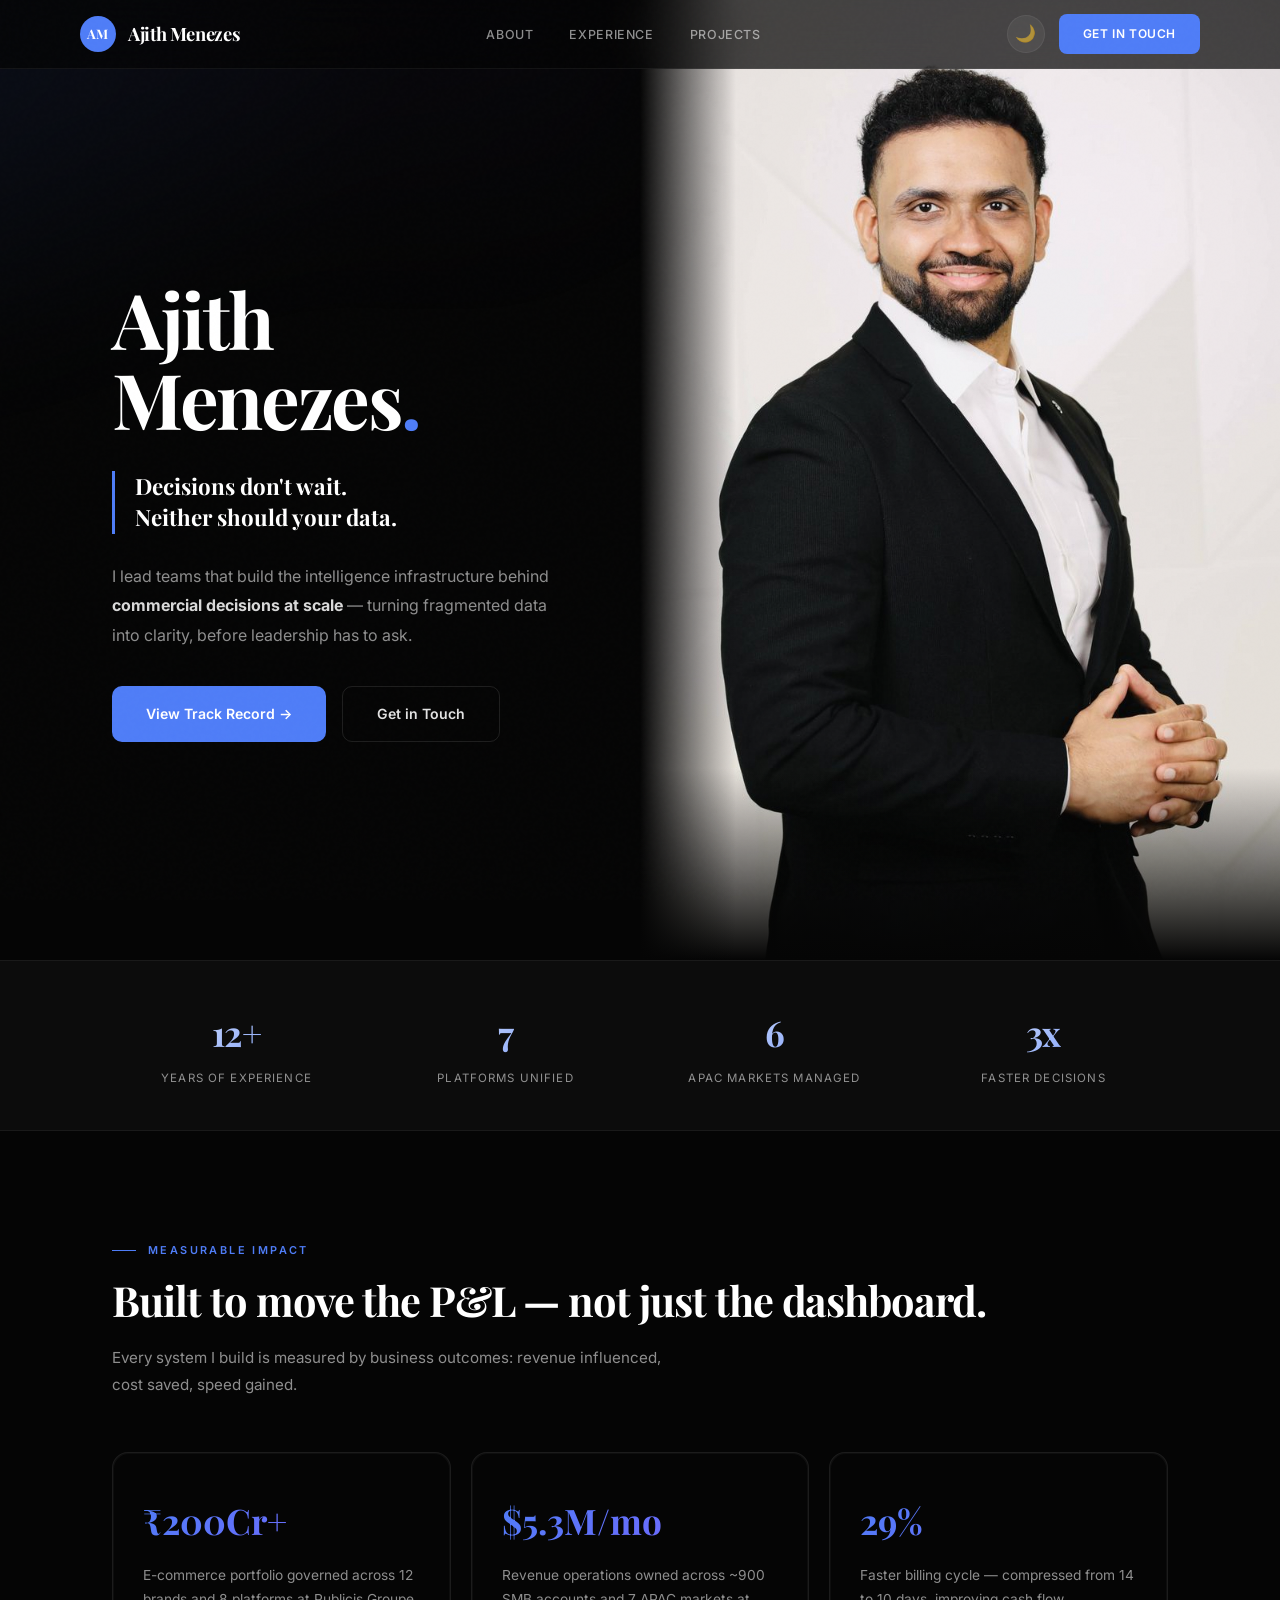
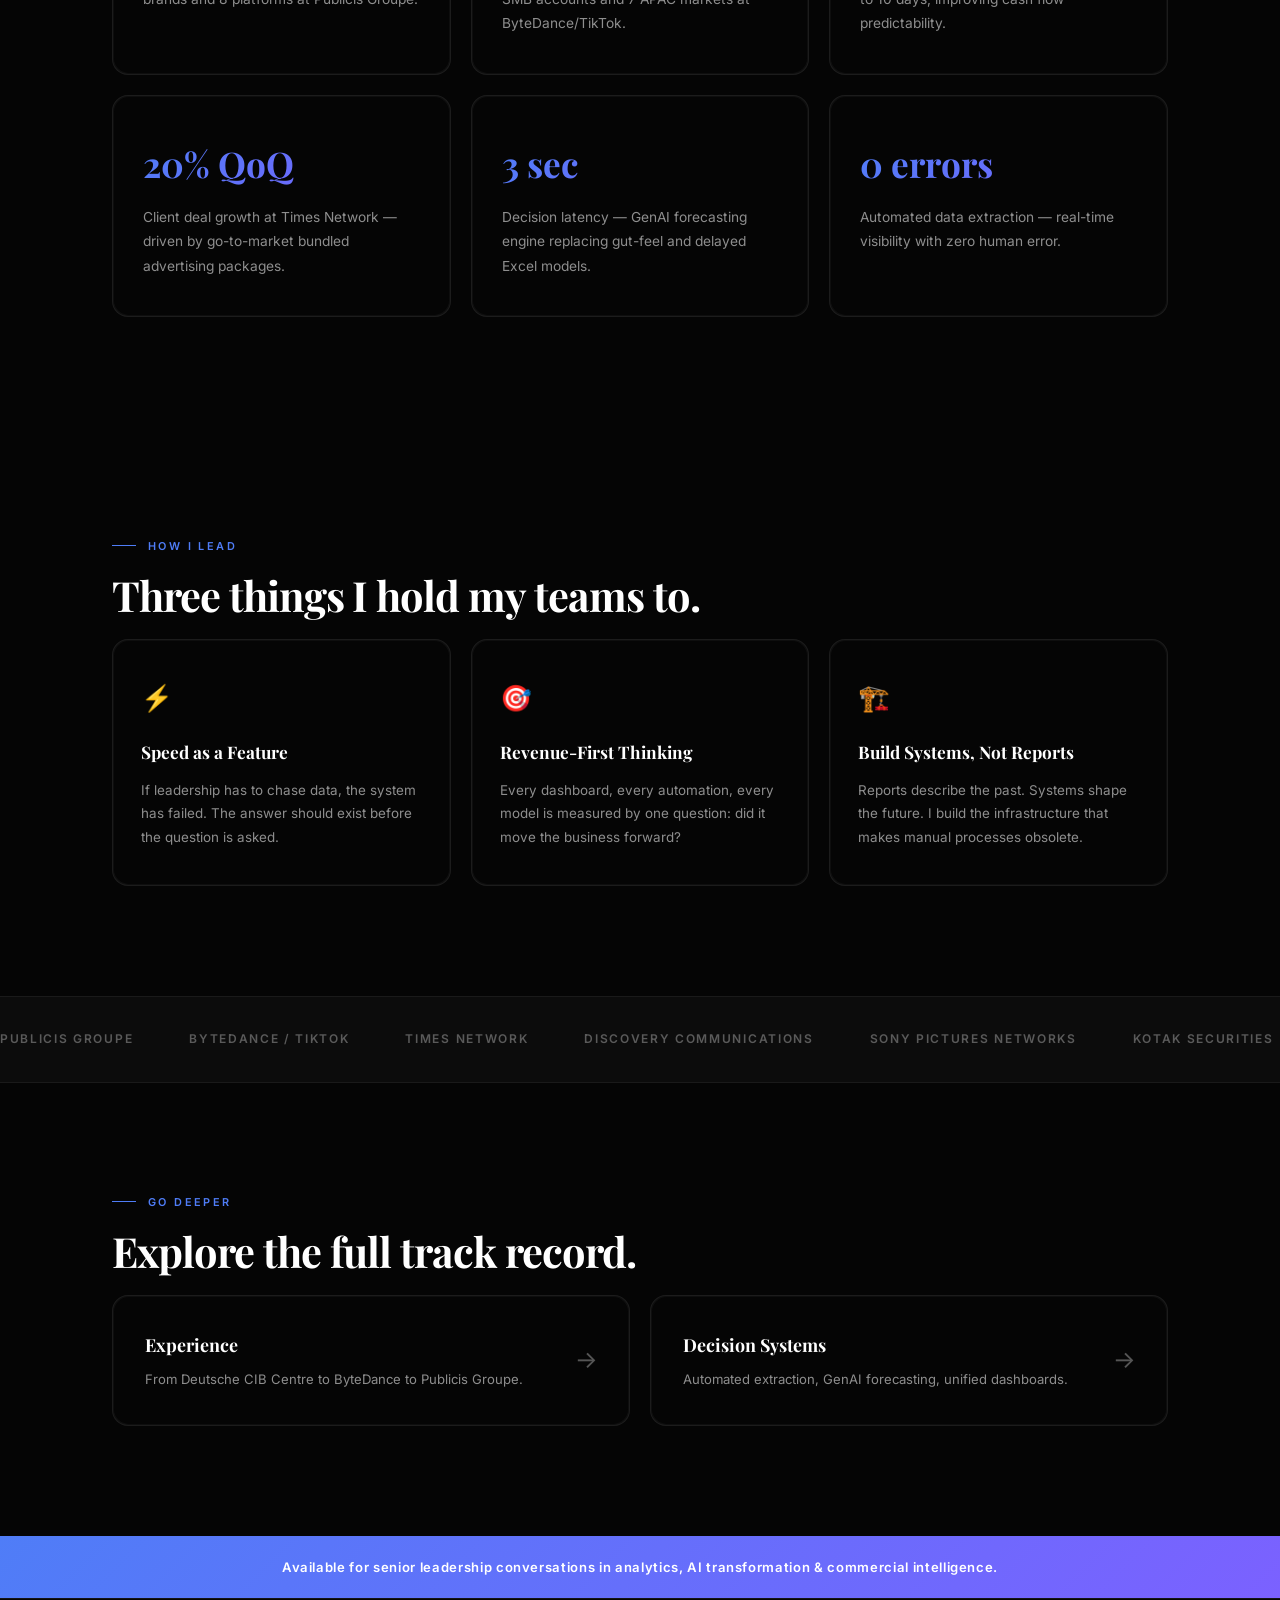
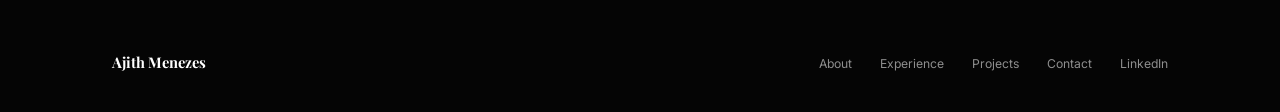
==== commit fd4793fd: "Add files via upload" ====
--- a/index.html
+++ b/index.html
@@ -74,27 +74,19 @@
   <footer class="footer" role="contentinfo"><div class="footer-inner"><div class="footer-left">Ajith Menezes</div><ul class="footer-links"><li><a href="about.html">About</a></li><li><a href="experience.html">Experience</a></li><li><a href="projects.html">Projects</a></li><li><a href="contact.html">Contact</a></li><li><a href="https://www.linkedin.com/in/ajith-m-36b54a186" target="_blank" rel="noopener noreferrer">LinkedIn</a></li></ul></div></footer>
 
   <script>
-    (()=>{const t=document.querySelector(".theme-toggle");const h=document.documentElement;function s(m){h.setAttribute("data-theme",m);localStorage.setItem("theme",m);t.innerHTML=m==="dark"?"\u{1F319}":"\u{2600}\u{FE0F}"}s(localStorage.getItem("theme")||"dark");t.addEventListener("click",()=>{s(h.getAttribute("data-theme")==="dark"?"light":"dark")})})();
     (()=>{
   const toggle = document.querySelector(".menu-toggle");
   const overlay = document.querySelector(".nav-overlay");
   const body = document.body;
-  const navLinks = document.querySelector(".nav-links");
 
   function openNav(){
     body.classList.add("nav-open");
-    toggle.setAttribute("aria-expanded","true");
-    overlay.style.opacity = "1";
-    overlay.style.pointerEvents = "auto";
-    navLinks.style.right = "0";
+    if(toggle) toggle.setAttribute("aria-expanded","true");
   }
 
   function closeNav(){
     body.classList.remove("nav-open");
-    toggle.setAttribute("aria-expanded","false");
-    overlay.style.opacity = "0";
-    overlay.style.pointerEvents = "none";
-    navLinks.style.right = "-100%";
+    if(toggle) toggle.setAttribute("aria-expanded","false");
   }
 
   if(toggle) toggle.addEventListener("click", () => {
--- a/styles.css
+++ b/styles.css
@@ -239,8 +239,8 @@
 @media(max-width:1024px){.mandate-grid,.impact-grid,.feat-grid,.cert-grid{grid-template-columns:1fr 1fr}.stats-grid{grid-template-columns:repeat(2,1fr)}}
 @media(max-width:768px){
   .menu-toggle{display:flex}
-  .nav-links{position:fixed;top:0;right:-100%;width:80%;max-width:340px;height:100vh;background:var(--mobile-nav-bg);backdrop-filter:blur(30px);flex-direction:column;justify-content:center;gap:32px;padding:40px;transition:right .4s cubic-bezier(.22,1,.36,1);border-left:1px solid var(--border);z-index:1200}
-  .nav-open .nav-links{right:0}.nav-links a{font-size:1.1rem;letter-spacing:.08em}
+  .nav-links{position:fixed;top:0;right:-100%;width:80%;max-width:340px;height:100vh;background:var(--mobile-nav-bg);backdrop-filter:blur(30px);flex-direction:column;justify-content:center;gap:32px;padding:40px;transition:right .4s cubic-bezier(.22,1,.36,1);border-left:1px solid var(--border);z-index:1200;pointer-events:none;}
+  .nav-open .nav-links{right:0 !important;display:flex !important;pointer-events:auto !important;}.nav-links a{font-size:1.1rem;letter-spacing:.08em}
   .nav-overlay{position:fixed;inset:0;background:rgba(0,0,0,.7);backdrop-filter:blur(4px);z-index:1040;opacity:0;pointer-events:none;transition:opacity .4s ease}
   .nav-open .nav-overlay{opacity:1;pointer-events:auto}
   .hero-split{grid-template-columns:1fr;min-height:auto}
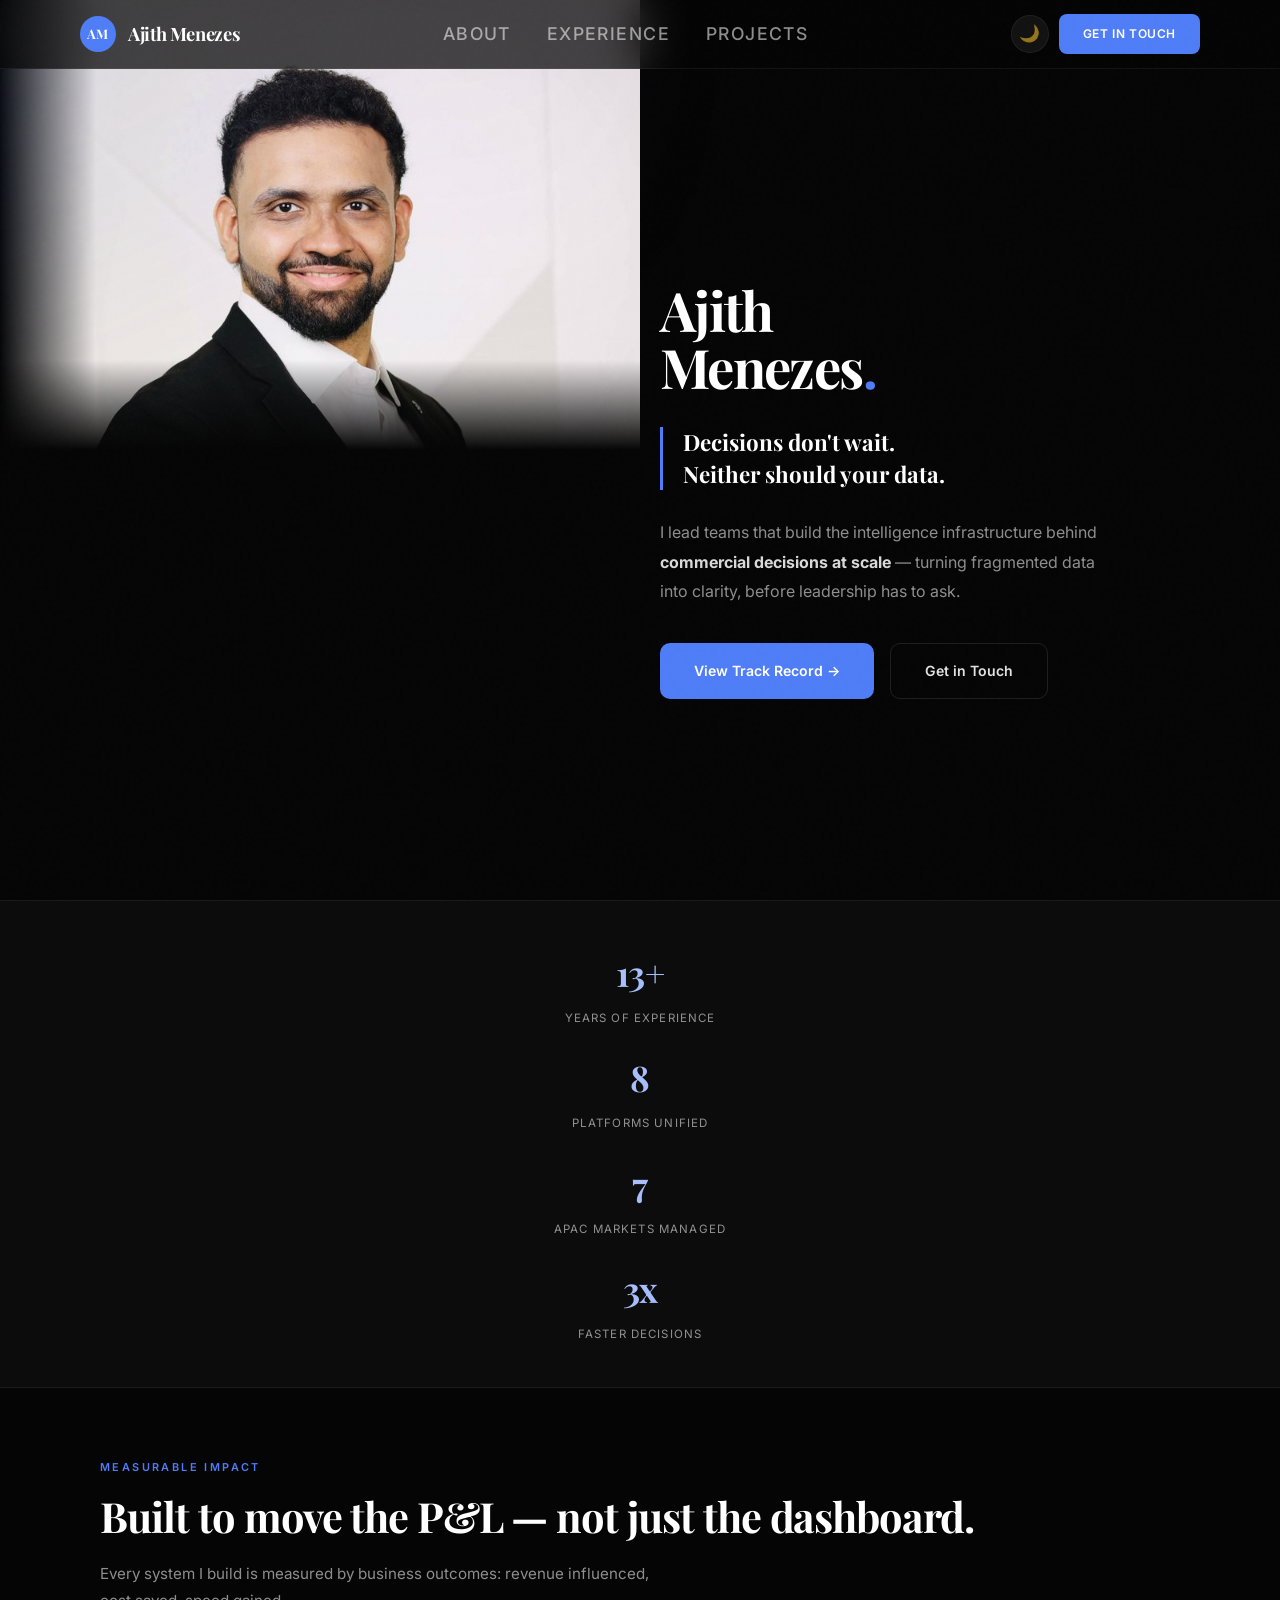
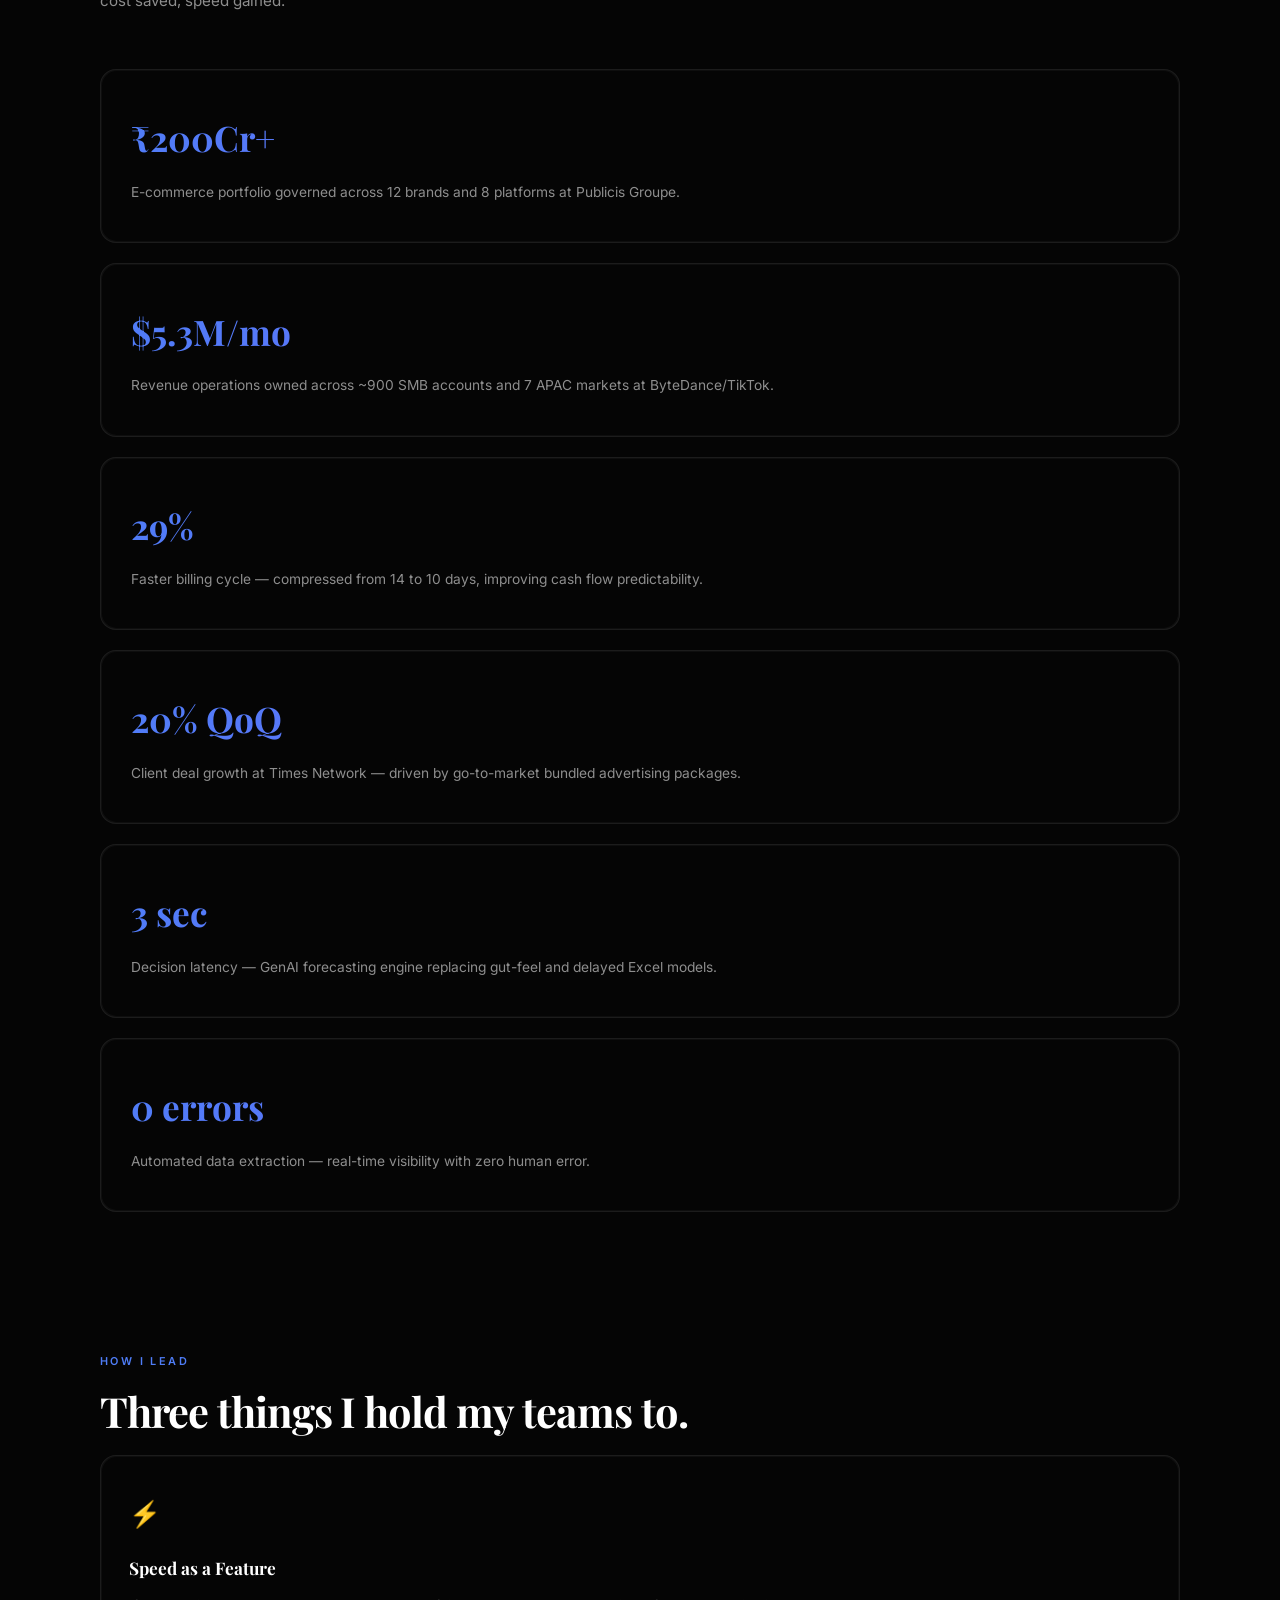
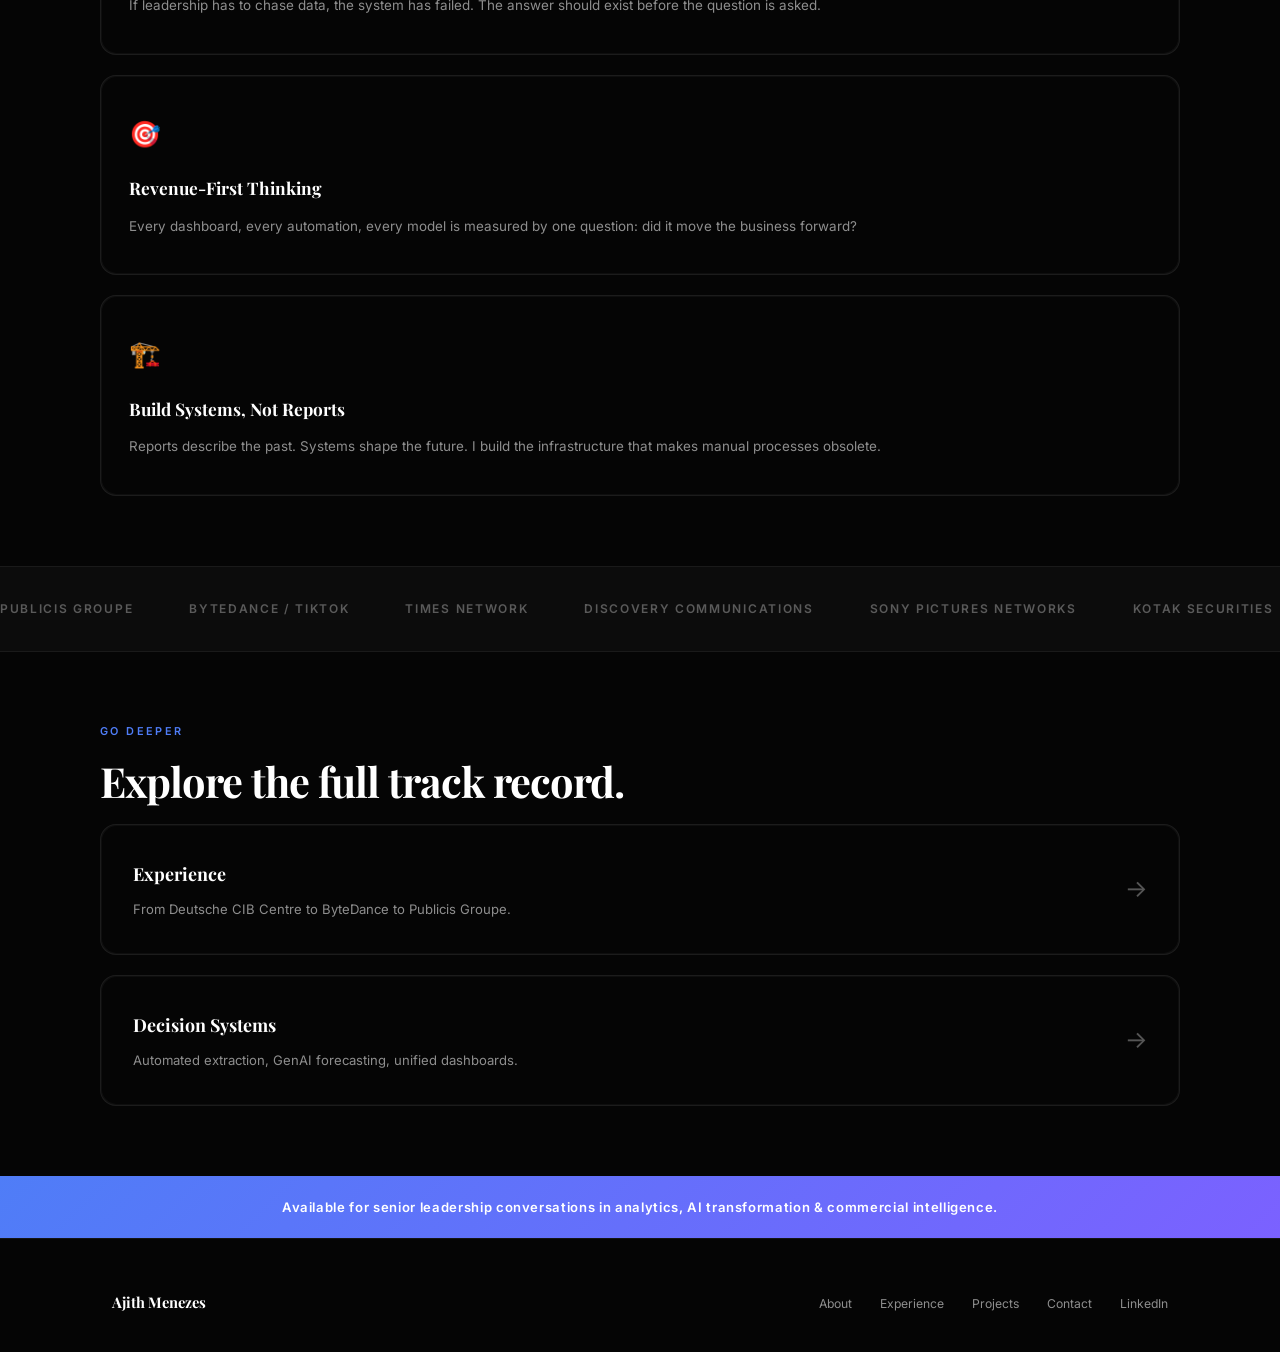
==== commit eeacd7fd: "Add files via upload" ====
--- a/index.html
+++ b/index.html
@@ -74,38 +74,45 @@
   <footer class="footer" role="contentinfo"><div class="footer-inner"><div class="footer-left">Ajith Menezes</div><ul class="footer-links"><li><a href="about.html">About</a></li><li><a href="experience.html">Experience</a></li><li><a href="projects.html">Projects</a></li><li><a href="contact.html">Contact</a></li><li><a href="https://www.linkedin.com/in/ajith-m-36b54a186" target="_blank" rel="noopener noreferrer">LinkedIn</a></li></ul></div></footer>
 
   <script>
-    (()=>{
-  const toggle = document.querySelector(".menu-toggle");
-  const overlay = document.querySelector(".nav-overlay");
-  const body = document.body;
-
-  function openNav(){
-    body.classList.add("nav-open");
-    if(toggle) toggle.setAttribute("aria-expanded","true");
-  }
-
-  function closeNav(){
-    body.classList.remove("nav-open");
-    if(toggle) toggle.setAttribute("aria-expanded","false");
-  }
-
-  if(toggle) toggle.addEventListener("click", () => {
-    body.classList.contains("nav-open") ? closeNav() : openNav();
-  });
-
-  if(overlay) overlay.addEventListener("click", closeNav);
-
-  document.querySelectorAll(".nav-links a").forEach(link => {
-    link.addEventListener("click", closeNav);
-  });
-
-  document.addEventListener("keydown", e => {
-    if(e.key === "Escape") closeNav();
-  });
-})();
     (()=>{const r=document.querySelectorAll(".reveal");if(!r.length)return;const o=new IntersectionObserver(e=>{e.forEach(en=>{if(en.isIntersecting){en.target.classList.add("active");o.unobserve(en.target)}})},{threshold:.12,rootMargin:"0px 0px -30px 0px"});r.forEach(el=>o.observe(el))})();
   
     (()=>{const c=document.querySelectorAll(".stat-number[data-target]");if(!c.length)return;const a=(el)=>{const t=+el.getAttribute("data-target");const s=el.getAttribute("data-suffix")||"";const d=1800;const st=performance.now();function step(n){const p=Math.min((n-st)/d,1);const e=1-Math.pow(1-p,3);el.textContent=Math.round(t*e)+s;if(p<1)requestAnimationFrame(step)}requestAnimationFrame(step)};const o=new IntersectionObserver(e=>{e.forEach(en=>{if(en.isIntersecting){a(en.target);o.unobserve(en.target)}})},{threshold:.5});c.forEach(el=>o.observe(el))})();
   </script>
 
+<script>
+  (()=>{
+    const menuBtn = document.querySelector('.menu-toggle');
+    const navLinks = document.querySelector('.nav-links');
+    const overlay = document.querySelector('.nav-overlay');
+    if (!menuBtn || !navLinks || !overlay) return;
+
+    function openMenu() {
+      navLinks.classList.add('open');
+      overlay.classList.add('open');
+      menuBtn.setAttribute('aria-expanded', 'true');
+      document.body.style.overflow = 'hidden';
+    }
+
+    function closeMenu() {
+      navLinks.classList.remove('open');
+      overlay.classList.remove('open');
+      menuBtn.setAttribute('aria-expanded', 'false');
+      document.body.style.overflow = '';
+    }
+
+    menuBtn.addEventListener('click', () => {
+      navLinks.classList.contains('open') ? closeMenu() : openMenu();
+    });
+
+    overlay.addEventListener('click', closeMenu);
+
+    navLinks.querySelectorAll('a').forEach(a => {
+      a.addEventListener('click', closeMenu);
+    });
+
+    document.addEventListener('keydown', e => {
+      if (e.key === 'Escape') closeMenu();
+    });
+  })();
+</script>
 </body></html>
--- a/styles.css
+++ b/styles.css
@@ -237,12 +237,10 @@
 
 /* RESPONSIVE */
 @media(max-width:1024px){.mandate-grid,.impact-grid,.feat-grid,.cert-grid{grid-template-columns:1fr 1fr}.stats-grid{grid-template-columns:repeat(2,1fr)}}
-@media(max-width:768px){
-  .menu-toggle{display:flex}
-  .nav-links{position:fixed;top:0;right:-100%;width:80%;max-width:340px;height:100vh;background:var(--mobile-nav-bg);backdrop-filter:blur(30px);flex-direction:column;justify-content:center;gap:32px;padding:40px;transition:right .4s cubic-bezier(.22,1,.36,1);border-left:1px solid var(--border);z-index:1200;pointer-events:none;}
+
   .nav-open .nav-links{right:0 !important;display:flex !important;pointer-events:auto !important;}.nav-links a{font-size:1.1rem;letter-spacing:.08em}
-  .nav-overlay{position:fixed;inset:0;background:rgba(0,0,0,.7);backdrop-filter:blur(4px);z-index:1040;opacity:0;pointer-events:none;transition:opacity .4s ease}
-  .nav-open .nav-overlay{opacity:1;pointer-events:auto}
+  
+  .nav-open 
   .hero-split{grid-template-columns:1fr;min-height:auto}
   .hero-content{padding:120px 20px 40px}
   .hero-photo{height:50vh;order:-1}
@@ -254,6 +252,85 @@
   .nav{padding:0 20px}.container{padding:0 20px}
   .section-label::before{display:none}.nav-actions{gap:10px}
 }
-@keyframes fadeIn{from{opacity:0}to{opacity:1}}
-
-.nav-open{overflow:hidden;}
+to{opacity:1}}
+
+
+
+
+/* ── MOBILE NAV ── */
+.nav-overlay {
+  display: none;
+  position: fixed;
+  inset: 0;
+  background: rgba(0,0,0,0.75);
+  z-index: 1040;
+  cursor: pointer;
+}
+
+@media (max-width: 768px) {
+  .menu-toggle { display: flex; }
+  .nav-cta { display: none; }
+
+  .nav-links {
+    display: none;
+    position: fixed;
+    top: 0;
+    right: 0;
+    width: 75%;
+    max-width: 300px;
+    height: 100vh;
+    background: var(--mobile-nav-bg);
+    flex-direction: column;
+    justify-content: center;
+    align-items: flex-start;
+    gap: 28px;
+    padding: 60px 40px;
+    z-index: 1200;
+    border-left: 1px solid var(--border);
+  }
+
+  .nav-links.open {
+    display: flex;
+  }
+
+  .nav-overlay.open {
+    display: block;
+  }
+
+  .nav-links a {
+    font-size: 1.2rem;
+    letter-spacing: .06em;
+    color: var(--text-heading);
+    padding: 8px 0;
+    display: block;
+    width: 100%;
+  }
+
+  .nav-links a:hover,
+  .nav-links a.active {
+    color: var(--accent);
+  }
+
+  .nav-links a::after { display: none; }
+
+  .hero-split { grid-template-columns: 1fr; min-height: auto; }
+  .hero-content { padding: 120px 20px 40px; }
+  .hero-photo { height: 50vh; order: -1; }
+  .hero-name-big { font-size: clamp(2.4rem,8vw,3.4rem); }
+  .intro-grid,.explore-grid,.impact-grid,.mandate-grid,.work-grid,.testimonials-grid,.feat-grid,.cert-grid,.contact-grid,.stats-grid { grid-template-columns: 1fr; }
+  .hero h1 { font-size: clamp(1.8rem,7vw,2.6rem); }
+  .section { padding: 70px 0; }
+  .page-hero { padding: 130px 0 60px; }
+  .hero { padding: 120px 0 60px; min-height: auto; }
+  .nav { padding: 0 20px; }
+  .container { padding: 0 20px; }
+  .section-label::before { display: none; }
+  .nav-actions { gap: 10px; }
+  .footer-inner { flex-direction: column; gap: 16px; }
+  .footer-links { flex-wrap: wrap; gap: 16px; }
+}
+
+@media (max-width: 1024px) {
+  .mandate-grid,.impact-grid,.feat-grid,.cert-grid { grid-template-columns: 1fr 1fr; }
+  .stats-grid { grid-template-columns: repeat(2,1fr); }
+}
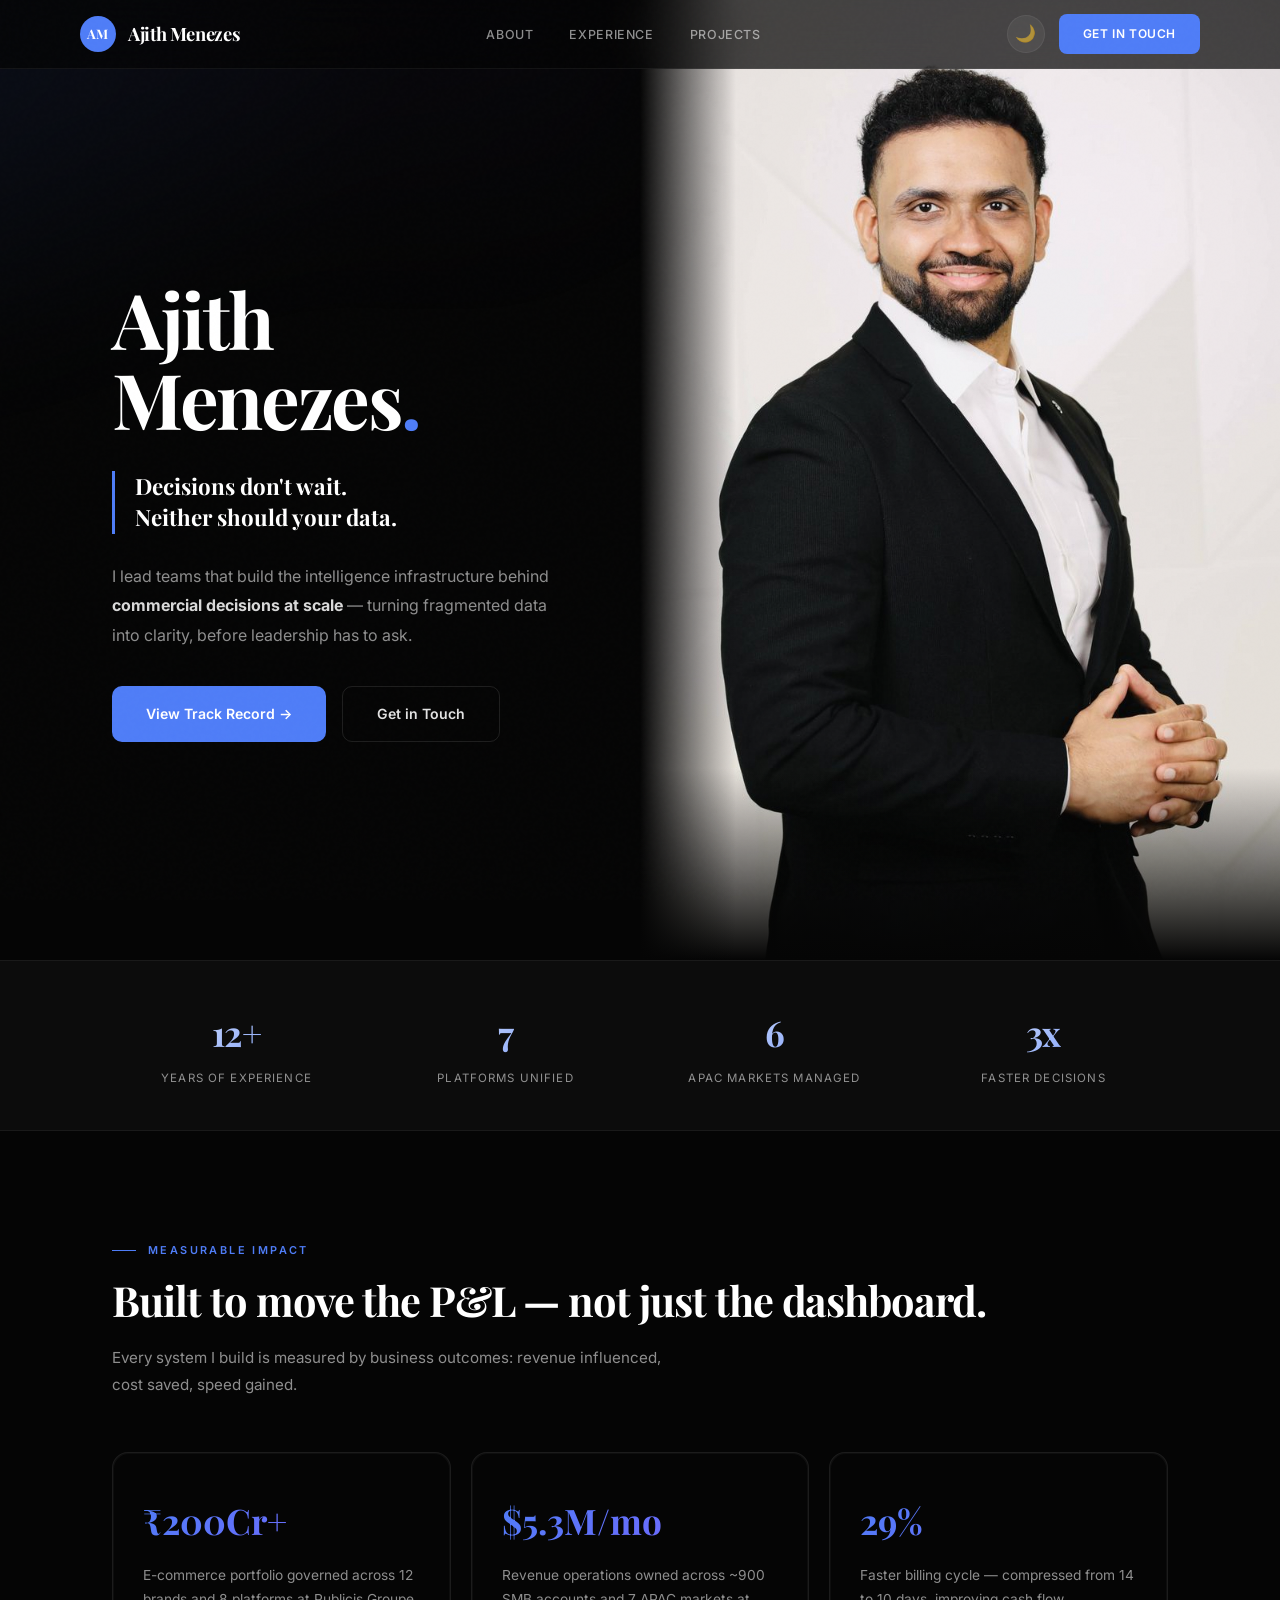
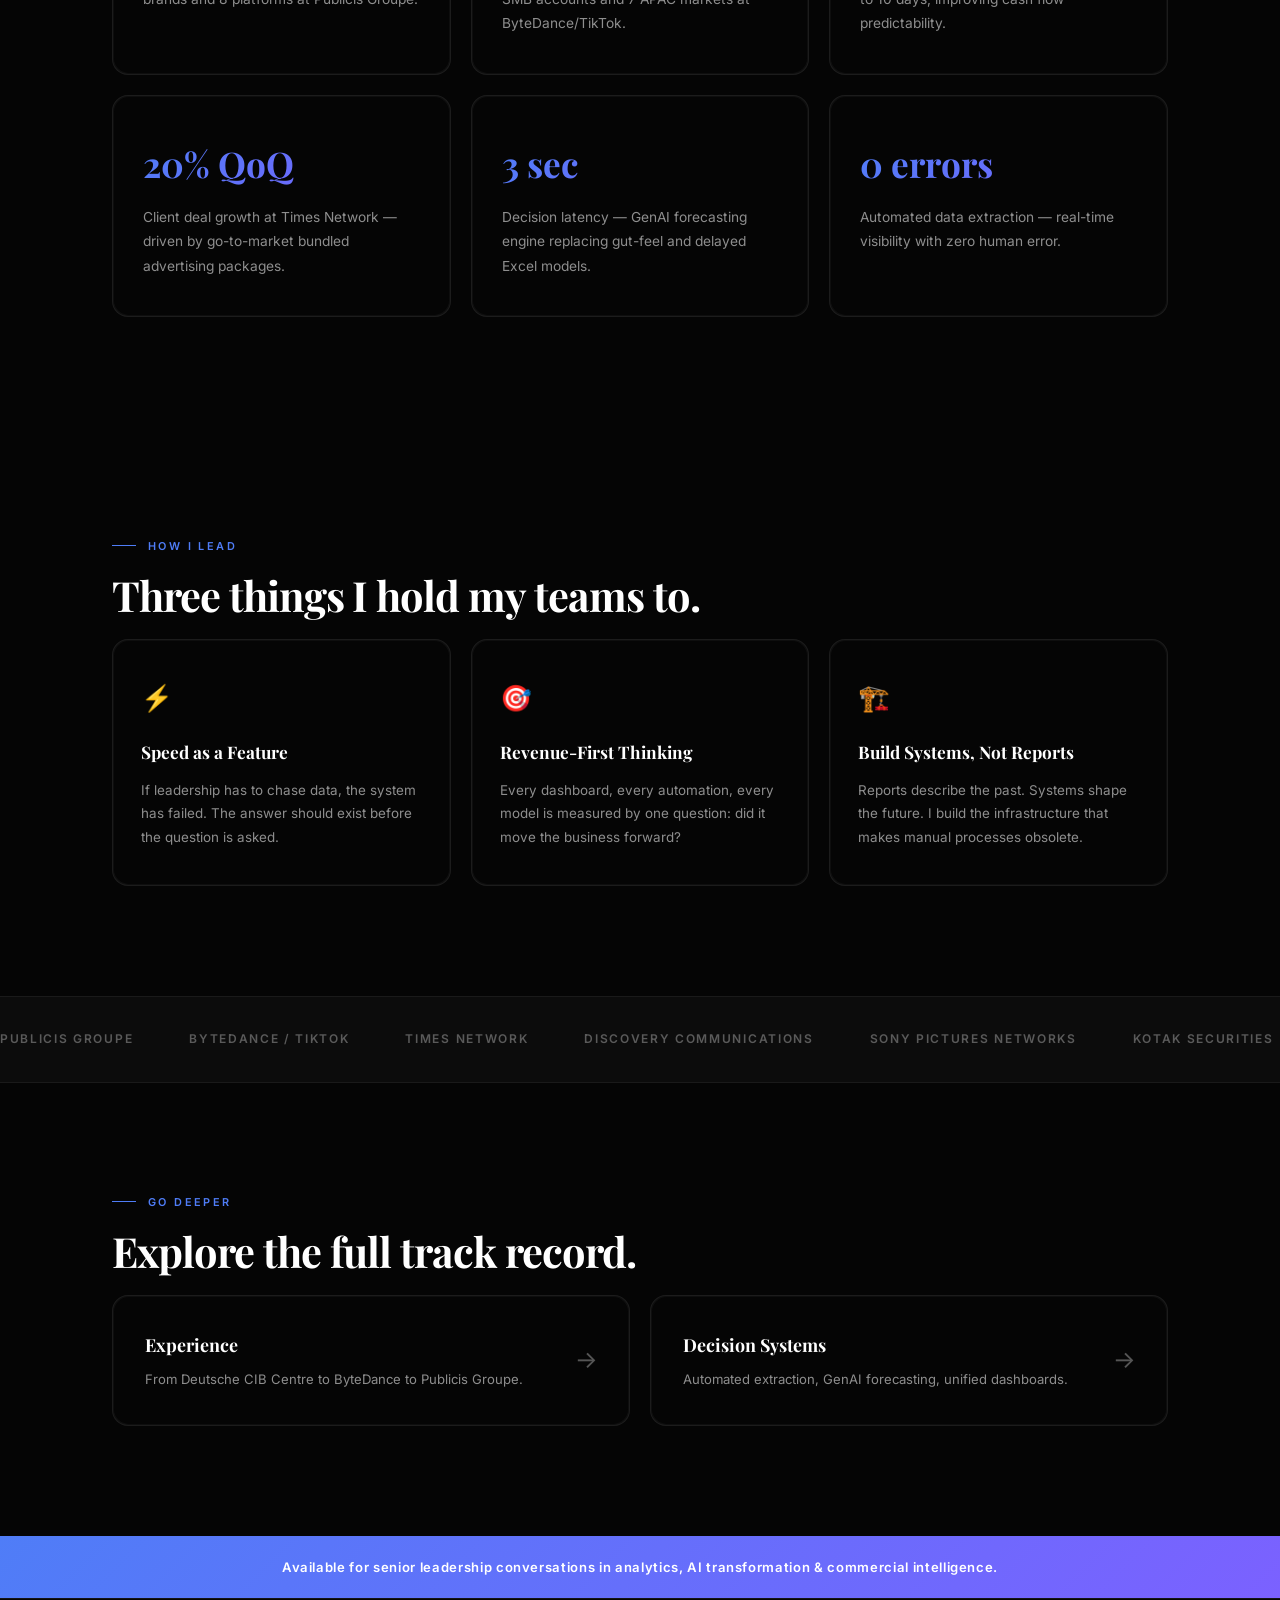
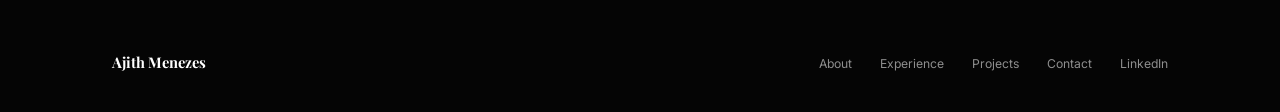
==== commit 8920b2ac: "Add files via upload" ====
--- a/index.html
+++ b/index.html
@@ -71,48 +71,14 @@
   </main>
 
   <section class="open-bar"><p>Available for senior leadership conversations in analytics, AI transformation &amp; commercial intelligence.</p></section>
-  <footer class="footer" role="contentinfo"><div class="footer-inner"><div class="footer-left">Ajith Menezes</div><ul class="footer-links"><li><a href="about.html">About</a></li><li><a href="experience.html">Experience</a></li><li><a href="projects.html">Projects</a></li><li><a href="contact.html">Contact</a></li><li><a href="https://www.linkedin.com/in/ajith-m-36b54a186" target="_blank" rel="noopener noreferrer">LinkedIn</a></li></ul></div></footer>
+  <footer class="footer" role="contentinfo"><div class="footer-inner"><div class="footer-left">Ajith Menezes</div><ul class="footer-links"><li><a href="about.html">About</a></li><li><a href="experience.html">Experience</a></li><li><a href="projects.html">Projects</a></li><li><a href="contact.html">Contact</a></li><li><a href="https://www.linkedin.com/in/ajithmenezes14/" target="_blank" rel="noopener noreferrer">LinkedIn</a></li></ul></div></footer>
 
   <script>
+    (()=>{const t=document.querySelector(".theme-toggle");const h=document.documentElement;function s(m){h.setAttribute("data-theme",m);localStorage.setItem("theme",m);t.innerHTML=m==="dark"?"\u{1F319}":"\u{2600}\u{FE0F}"}s(localStorage.getItem("theme")||"dark");t.addEventListener("click",()=>{s(h.getAttribute("data-theme")==="dark"?"light":"dark")})})();
+    (()=>{const t=document.querySelector(".menu-toggle");const o=document.querySelector(".nav-overlay");const b=document.body;function op(){b.classList.add("nav-open");t.setAttribute("aria-expanded","true")}function cl(){b.classList.remove("nav-open");t.setAttribute("aria-expanded","false")}t.addEventListener("click",()=>{b.classList.contains("nav-open")?cl():op()});o.addEventListener("click",cl);document.querySelectorAll(".nav-links a").forEach(l=>{l.addEventListener("click",cl)});document.addEventListener("keydown",e=>{if(e.key==="Escape")cl()})})();
     (()=>{const r=document.querySelectorAll(".reveal");if(!r.length)return;const o=new IntersectionObserver(e=>{e.forEach(en=>{if(en.isIntersecting){en.target.classList.add("active");o.unobserve(en.target)}})},{threshold:.12,rootMargin:"0px 0px -30px 0px"});r.forEach(el=>o.observe(el))})();
   
     (()=>{const c=document.querySelectorAll(".stat-number[data-target]");if(!c.length)return;const a=(el)=>{const t=+el.getAttribute("data-target");const s=el.getAttribute("data-suffix")||"";const d=1800;const st=performance.now();function step(n){const p=Math.min((n-st)/d,1);const e=1-Math.pow(1-p,3);el.textContent=Math.round(t*e)+s;if(p<1)requestAnimationFrame(step)}requestAnimationFrame(step)};const o=new IntersectionObserver(e=>{e.forEach(en=>{if(en.isIntersecting){a(en.target);o.unobserve(en.target)}})},{threshold:.5});c.forEach(el=>o.observe(el))})();
   </script>
 
-<script>
-  (()=>{
-    const menuBtn = document.querySelector('.menu-toggle');
-    const navLinks = document.querySelector('.nav-links');
-    const overlay = document.querySelector('.nav-overlay');
-    if (!menuBtn || !navLinks || !overlay) return;
-
-    function openMenu() {
-      navLinks.classList.add('open');
-      overlay.classList.add('open');
-      menuBtn.setAttribute('aria-expanded', 'true');
-      document.body.style.overflow = 'hidden';
-    }
-
-    function closeMenu() {
-      navLinks.classList.remove('open');
-      overlay.classList.remove('open');
-      menuBtn.setAttribute('aria-expanded', 'false');
-      document.body.style.overflow = '';
-    }
-
-    menuBtn.addEventListener('click', () => {
-      navLinks.classList.contains('open') ? closeMenu() : openMenu();
-    });
-
-    overlay.addEventListener('click', closeMenu);
-
-    navLinks.querySelectorAll('a').forEach(a => {
-      a.addEventListener('click', closeMenu);
-    });
-
-    document.addEventListener('keydown', e => {
-      if (e.key === 'Escape') closeMenu();
-    });
-  })();
-</script>
 </body></html>
--- a/styles.css
+++ b/styles.css
@@ -237,10 +237,12 @@
 
 /* RESPONSIVE */
 @media(max-width:1024px){.mandate-grid,.impact-grid,.feat-grid,.cert-grid{grid-template-columns:1fr 1fr}.stats-grid{grid-template-columns:repeat(2,1fr)}}
-
-  .nav-open .nav-links{right:0 !important;display:flex !important;pointer-events:auto !important;}.nav-links a{font-size:1.1rem;letter-spacing:.08em}
-  
-  .nav-open 
+@media(max-width:768px){
+  .menu-toggle{display:flex}
+  .nav-links{position:fixed;top:0;right:-100%;width:80%;max-width:340px;height:100vh;background:var(--mobile-nav-bg);backdrop-filter:blur(30px);flex-direction:column;justify-content:center;gap:32px;padding:40px;transition:right .4s cubic-bezier(.22,1,.36,1);border-left:1px solid var(--border);z-index:1050}
+  .nav-open .nav-links{right:0}.nav-links a{font-size:1.1rem;letter-spacing:.08em}
+  .nav-overlay{display:none;position:fixed;inset:0;background:rgba(0,0,0,.7);backdrop-filter:blur(4px);z-index:1040}
+  .nav-open .nav-overlay{display:block}
   .hero-split{grid-template-columns:1fr;min-height:auto}
   .hero-content{padding:120px 20px 40px}
   .hero-photo{height:50vh;order:-1}
@@ -251,86 +253,4 @@
   .hero{padding:120px 0 60px;min-height:auto}
   .nav{padding:0 20px}.container{padding:0 20px}
   .section-label::before{display:none}.nav-actions{gap:10px}
-}
-to{opacity:1}}
-
-
-
-
-/* ── MOBILE NAV ── */
-.nav-overlay {
-  display: none;
-  position: fixed;
-  inset: 0;
-  background: rgba(0,0,0,0.75);
-  z-index: 1040;
-  cursor: pointer;
-}
-
-@media (max-width: 768px) {
-  .menu-toggle { display: flex; }
-  .nav-cta { display: none; }
-
-  .nav-links {
-    display: none;
-    position: fixed;
-    top: 0;
-    right: 0;
-    width: 75%;
-    max-width: 300px;
-    height: 100vh;
-    background: var(--mobile-nav-bg);
-    flex-direction: column;
-    justify-content: center;
-    align-items: flex-start;
-    gap: 28px;
-    padding: 60px 40px;
-    z-index: 1200;
-    border-left: 1px solid var(--border);
-  }
-
-  .nav-links.open {
-    display: flex;
-  }
-
-  .nav-overlay.open {
-    display: block;
-  }
-
-  .nav-links a {
-    font-size: 1.2rem;
-    letter-spacing: .06em;
-    color: var(--text-heading);
-    padding: 8px 0;
-    display: block;
-    width: 100%;
-  }
-
-  .nav-links a:hover,
-  .nav-links a.active {
-    color: var(--accent);
-  }
-
-  .nav-links a::after { display: none; }
-
-  .hero-split { grid-template-columns: 1fr; min-height: auto; }
-  .hero-content { padding: 120px 20px 40px; }
-  .hero-photo { height: 50vh; order: -1; }
-  .hero-name-big { font-size: clamp(2.4rem,8vw,3.4rem); }
-  .intro-grid,.explore-grid,.impact-grid,.mandate-grid,.work-grid,.testimonials-grid,.feat-grid,.cert-grid,.contact-grid,.stats-grid { grid-template-columns: 1fr; }
-  .hero h1 { font-size: clamp(1.8rem,7vw,2.6rem); }
-  .section { padding: 70px 0; }
-  .page-hero { padding: 130px 0 60px; }
-  .hero { padding: 120px 0 60px; min-height: auto; }
-  .nav { padding: 0 20px; }
-  .container { padding: 0 20px; }
-  .section-label::before { display: none; }
-  .nav-actions { gap: 10px; }
-  .footer-inner { flex-direction: column; gap: 16px; }
-  .footer-links { flex-wrap: wrap; gap: 16px; }
-}
-
-@media (max-width: 1024px) {
-  .mandate-grid,.impact-grid,.feat-grid,.cert-grid { grid-template-columns: 1fr 1fr; }
-  .stats-grid { grid-template-columns: repeat(2,1fr); }
-}
+}
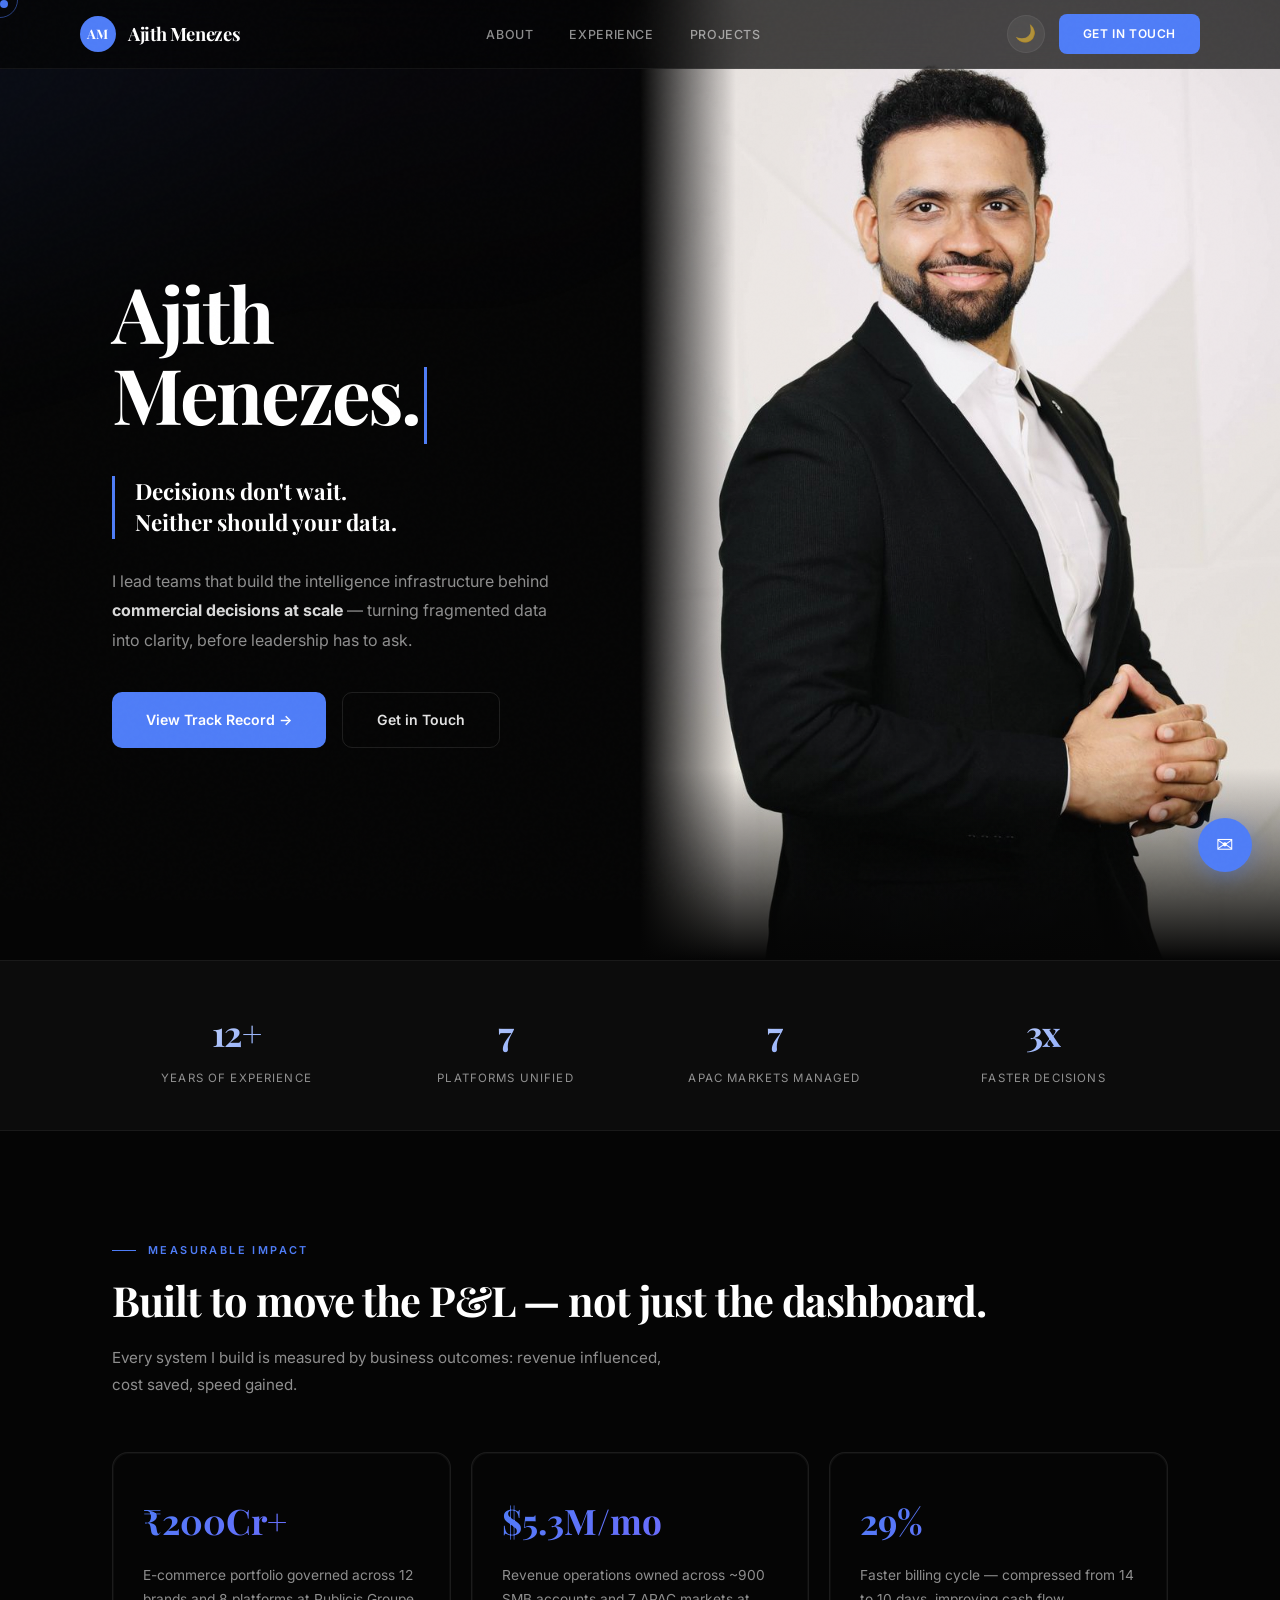
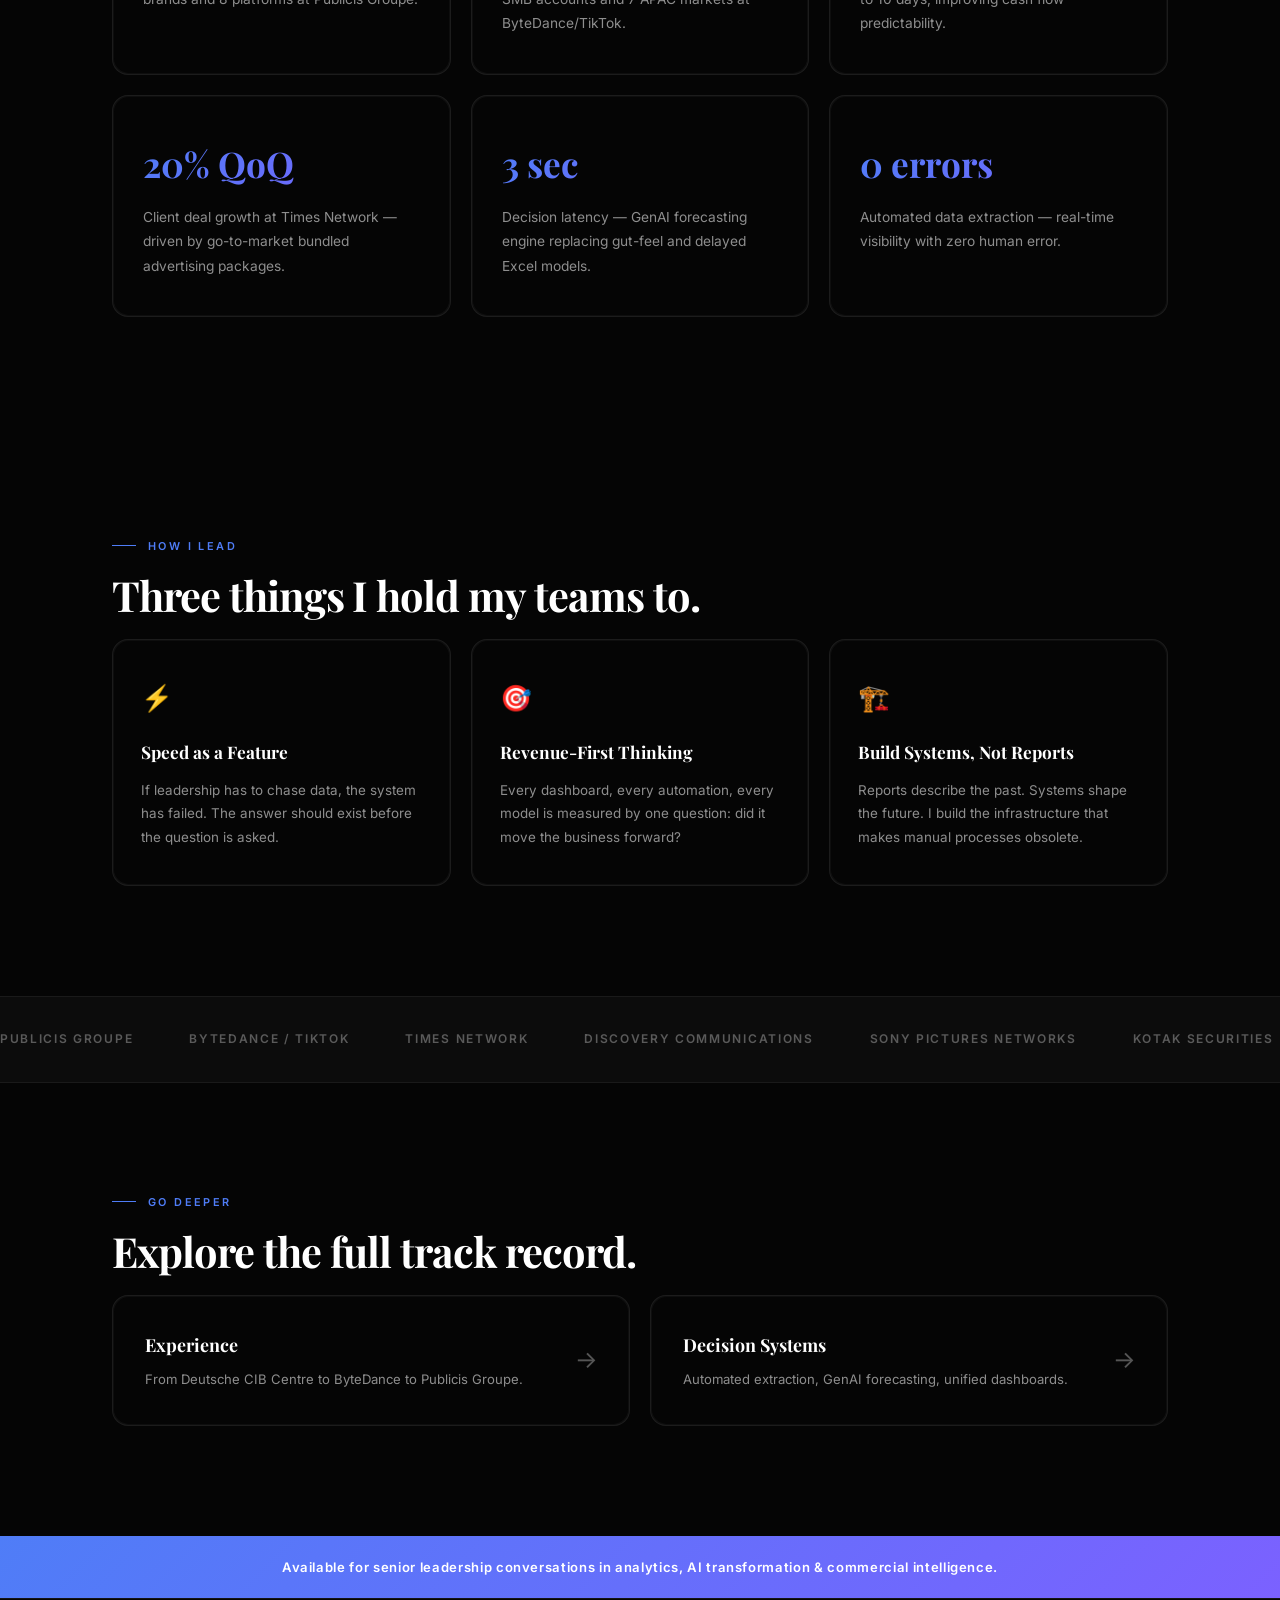
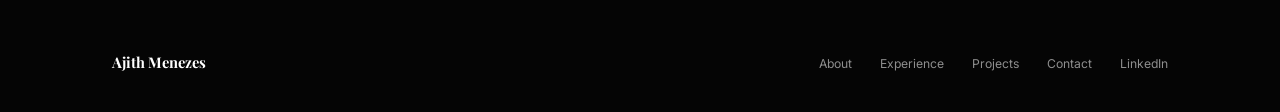
==== commit 3db0a26a: "Add files via upload" ====
--- a/index.html
+++ b/index.html
@@ -13,13 +13,15 @@
   <script>(function(){var t=localStorage.getItem("theme")||"dark";document.documentElement.setAttribute("data-theme",t)})();</script>
 </head>
 <body>
+<div class="splash-screen" id="splash"><div class="splash-initials">AM</div><div class="splash-bar"></div></div>
+
 
   <a href="#main" class="skip-link">Skip to main content</a>
   <div class="nav-overlay" aria-hidden="true"></div>
   <nav class="nav" role="navigation" aria-label="Main Navigation">
     <div class="nav-inner">
       <a href="index.html" class="nav-logo"><span class="nav-initials">AM</span> Ajith Menezes</a>
-      <ul class="nav-links"><li><a href="about.html">About</a></li><li><a href="experience.html">Experience</a></li><li><a href="projects.html">Projects</a></li></ul>
+      <ul class="nav-links"><button class="nav-close-btn" aria-label="Close menu"><svg viewBox="0 0 24 24" fill="none"><line x1="6" y1="6" x2="18" y2="18"/><line x1="18" y1="6" x2="6" y2="18"/></svg></button><li><a href="about.html">About</a></li><li><a href="experience.html">Experience</a></li><li><a href="projects.html">Projects</a></li></ul>
       <div class="nav-actions"><button class="theme-toggle" aria-label="Toggle theme">&#127769;</button><button class="menu-toggle" aria-label="Open menu" aria-expanded="false"><span></span><span></span><span></span></button><a href="contact.html" class="nav-cta">Get in Touch</a></div>
     </div>
   </nav>
@@ -81,4 +83,20 @@
     (()=>{const c=document.querySelectorAll(".stat-number[data-target]");if(!c.length)return;const a=(el)=>{const t=+el.getAttribute("data-target");const s=el.getAttribute("data-suffix")||"";const d=1800;const st=performance.now();function step(n){const p=Math.min((n-st)/d,1);const e=1-Math.pow(1-p,3);el.textContent=Math.round(t*e)+s;if(p<1)requestAnimationFrame(step)}requestAnimationFrame(step)};const o=new IntersectionObserver(e=>{e.forEach(en=>{if(en.isIntersecting){a(en.target);o.unobserve(en.target)}})},{threshold:.5});c.forEach(el=>o.observe(el))})();
   </script>
 
+
+<script>
+(function(){var s=document.getElementById("splash");if(s){setTimeout(function(){s.classList.add("hide");setTimeout(function(){s.remove()},600)},1500)}})();
+(function(){var cb=document.querySelector(".nav-close-btn");if(cb){cb.addEventListener("click",function(){document.body.classList.remove("nav-open");var mt=document.querySelector(".menu-toggle");if(mt)mt.setAttribute("aria-expanded","false")})}document.querySelectorAll(".nav-links a").forEach(function(l){l.addEventListener("click",function(){document.body.classList.remove("nav-open")})})})();
+(function(){if(window.matchMedia("(hover:none)").matches||window.innerWidth<769)return;var dot=document.createElement("div");dot.className="cursor-dot";var ring=document.createElement("div");ring.className="cursor-ring";document.body.appendChild(dot);document.body.appendChild(ring);var mx=0,my=0,dx=0,dy=0;document.addEventListener("mousemove",function(e){mx=e.clientX;my=e.clientY;dot.style.transform="translate("+(mx-4)+"px,"+(my-4)+"px)"},{ passive:true});function anim(){dx+=(mx-dx)*.12;dy+=(my-dy)*.12;ring.style.transform="translate("+(dx-18)+"px,"+(dy-18)+"px)";requestAnimationFrame(anim)}anim();document.querySelectorAll("a,button,.btn-primary,.btn-outline,.nav-cta,.explore-card,.work-link").forEach(function(el){el.addEventListener("mouseenter",function(){document.body.classList.add("cursor-hover")});el.addEventListener("mouseleave",function(){document.body.classList.remove("cursor-hover")})})})();
+(function(){var bar=document.createElement("div");bar.className="scroll-progress";document.body.appendChild(bar);window.addEventListener("scroll",function(){var h=document.documentElement.scrollHeight-window.innerHeight;bar.style.width=(h>0?(window.scrollY/h)*100:0)+"%"},{passive:true})})();
+(function(){var ov=document.createElement("div");ov.className="page-transition";document.body.appendChild(ov);document.addEventListener("click",function(e){var a=e.target.closest("a");if(!a)return;var h=a.getAttribute("href");if(!h||a.hasAttribute("target")||h.startsWith("http")||h.startsWith("mailto:")||h.startsWith("tel:")||h.startsWith("#")||!h.endsWith(".html"))return;e.preventDefault();ov.classList.add("active");setTimeout(function(){window.location.href=h},350)})})();
+(function(){if(window.matchMedia("(hover:none)").matches)return;document.querySelectorAll(".btn-primary,.btn-outline,.nav-cta").forEach(function(b){b.addEventListener("mousemove",function(e){var r=b.getBoundingClientRect();b.style.transform="translate("+((e.clientX-r.left-r.width/2)*.3)+"px,"+((e.clientY-r.top-r.height/2)*.3)+"px)"});b.addEventListener("mouseleave",function(){b.style.transform="translate(0,0)"})})})();
+(function(){if(window.matchMedia("(hover:none)").matches)return;document.querySelectorAll(".impact-card,.mandate-card,.explore-card,.work-card,.feat-card,.cert-card").forEach(function(c){c.addEventListener("mousemove",function(e){var r=c.getBoundingClientRect();var x=(e.clientX-r.left)/r.width-.5;var y=(e.clientY-r.top)/r.height-.5;c.style.transform="perspective(800px) rotateY("+(x*8)+"deg) rotateX("+(-y*8)+"deg) translateY(-6px)";c.style.boxShadow="var(--shadow-glow)"});c.addEventListener("mouseleave",function(){c.style.transform="";c.style.boxShadow=""})})})();
+(function(){var f=document.createElement("a");f.className="fab-contact";f.href="contact.html";f.setAttribute("aria-label","Contact me");f.innerHTML='&#9993;<span class="fab-tooltip">Get in Touch</span>';document.body.appendChild(f)})();
+(function(){var b=document.createElement("button");b.className="back-to-top";b.innerHTML="&#8593;";b.setAttribute("aria-label","Back to top");document.body.appendChild(b);window.addEventListener("scroll",function(){b.classList.toggle("visible",window.scrollY>300)},{passive:true});b.addEventListener("click",function(){window.scrollTo({top:0,behavior:"smooth"})})})();
+(function(){[{p:"og:title",c:"Ajith Menezes | Decision Systems Leader"},{p:"og:description",c:"Senior Director, Decision Systems & Revenue Analytics at Publicis Groupe."},{p:"og:type",c:"website"},{p:"twitter:card",c:"summary"},{p:"twitter:title",c:"Ajith Menezes | Decision Systems Leader"}].forEach(function(m){if(!document.querySelector('meta[property="'+m.p+'"]')&&!document.querySelector('meta[name="'+m.p+'"]')){var t=document.createElement("meta");t.setAttribute(m.p.startsWith("og:")?"property":"name",m.p);t.setAttribute("content",m.c);document.head.appendChild(t)}})})();
+</script>
+<script>
+(function(){var el=document.querySelector(".hero-name-big");if(!el)return;var h=el.innerHTML;el.innerHTML="";el.style.visibility="visible";var i=0;var c=document.createElement("span");c.className="typewriter-cursor";el.appendChild(c);function t(){if(i<h.length){if(h.charAt(i)==="<"){var ci=h.indexOf(">",i);if(ci>-1){el.insertBefore(document.createRange().createContextualFragment(h.substring(i,ci+1)),c);i=ci+1}}else{el.insertBefore(document.createTextNode(h.charAt(i)),c);i++}setTimeout(t,40)}else{setTimeout(function(){c.style.display="none"},2500)}}setTimeout(t,1600)})();
+</script>
 </body></html>
--- a/styles.css
+++ b/styles.css
@@ -239,10 +239,13 @@
 @media(max-width:1024px){.mandate-grid,.impact-grid,.feat-grid,.cert-grid{grid-template-columns:1fr 1fr}.stats-grid{grid-template-columns:repeat(2,1fr)}}
 @media(max-width:768px){
   .menu-toggle{display:flex}
-  .nav-links{position:fixed;top:0;right:-100%;width:80%;max-width:340px;height:100vh;background:var(--mobile-nav-bg);backdrop-filter:blur(30px);flex-direction:column;justify-content:center;gap:32px;padding:40px;transition:right .4s cubic-bezier(.22,1,.36,1);border-left:1px solid var(--border);z-index:1050}
-  .nav-open .nav-links{right:0}.nav-links a{font-size:1.1rem;letter-spacing:.08em}
-  .nav-overlay{display:none;position:fixed;inset:0;background:rgba(0,0,0,.7);backdrop-filter:blur(4px);z-index:1040}
+  .nav-links{position:fixed;top:0;right:-100%;width:80%;max-width:340px;height:100vh;background:var(--mobile-nav-bg);backdrop-filter:blur(30px);-webkit-backdrop-filter:blur(30px);flex-direction:column;justify-content:center;gap:32px;padding:40px;transition:right .4s cubic-bezier(.22,1,.36,1),opacity .3s ease;border-left:1px solid var(--border);z-index:1050;opacity:0}
+  .nav-open .nav-links{right:0;opacity:1}
+  .nav-links a{font-size:1.1rem;letter-spacing:.08em}
+  .nav-close-btn{display:flex}
+  .nav-overlay{display:none;position:fixed;inset:0;background:rgba(0,0,0,.7);backdrop-filter:blur(4px);-webkit-backdrop-filter:blur(4px);z-index:1040}
   .nav-open .nav-overlay{display:block}
+  .nav-cta{display:none !important}
   .hero-split{grid-template-columns:1fr;min-height:auto}
   .hero-content{padding:120px 20px 40px}
   .hero-photo{height:50vh;order:-1}
@@ -253,4 +256,45 @@
   .hero{padding:120px 0 60px;min-height:auto}
   .nav{padding:0 20px}.container{padding:0 20px}
   .section-label::before{display:none}.nav-actions{gap:10px}
-}+  .hero-btns{flex-direction:column;align-items:stretch}
+  .hero-btns .btn-primary,.hero-btns .btn-outline{text-align:center;justify-content:center}
+  .contact-photo{aspect-ratio:1/1}
+  .fab-contact{bottom:20px;right:20px;width:48px;height:48px;font-size:1.1rem}
+  .back-to-top{bottom:78px;right:20px;width:38px;height:38px}
+  .testimonial-track{flex-direction:column}
+  .testimonial-track .testimonial-card{min-width:100%;margin-right:0;margin-bottom:20px}
+}
+
+/* SPLASH */
+.splash-screen{position:fixed;inset:0;z-index:99999;background:var(--bg);display:flex;align-items:center;justify-content:center;flex-direction:column;transition:opacity .6s ease,visibility .6s ease}
+.splash-screen.hide{opacity:0;visibility:hidden;pointer-events:none}
+.splash-initials{width:80px;height:80px;border-radius:50%;background:var(--accent);display:flex;align-items:center;justify-content:center;font-family:var(--font-heading);font-size:1.6rem;font-weight:700;color:#fff;animation:splashPulse 1.2s ease-in-out infinite alternate}
+.splash-bar{width:120px;height:3px;border-radius:3px;background:var(--border);margin-top:24px;overflow:hidden;position:relative}
+.splash-bar::after{content:'';position:absolute;left:0;top:0;height:100%;width:0;background:linear-gradient(90deg,var(--accent),var(--accent-2));border-radius:3px;animation:splashLoad 1.4s ease-in-out forwards}
+@keyframes splashPulse{0%{transform:scale(1);box-shadow:0 0 0 0 rgba(79,125,247,.3)}100%{transform:scale(1.06);box-shadow:0 0 30px 10px rgba(79,125,247,.08)}}
+@keyframes splashLoad{0%{width:0}100%{width:100%}}
+.nav-close-btn{display:none;position:absolute;top:24px;right:24px;width:40px;height:40px;border-radius:50%;background:var(--toggle-bg);border:1px solid var(--border);cursor:pointer;align-items:center;justify-content:center;transition:all var(--transition);z-index:1060;padding:0}
+.nav-close-btn svg{width:18px;height:18px;stroke:var(--text-dim);stroke-width:2;transition:stroke var(--transition)}
+.nav-close-btn:hover{background:var(--accent-glow);border-color:var(--accent)}
+.nav-close-btn:hover svg{stroke:var(--accent)}
+.cursor-dot{position:fixed;top:0;left:0;width:8px;height:8px;border-radius:50%;background:var(--accent);pointer-events:none;z-index:99998;transition:transform .15s ease;mix-blend-mode:difference}
+.cursor-ring{position:fixed;top:0;left:0;width:36px;height:36px;border-radius:50%;border:1.5px solid var(--accent);pointer-events:none;z-index:99997;transition:transform .08s ease,width .3s ease,height .3s ease,border-color .3s ease;opacity:.5}
+body.cursor-hover .cursor-ring{width:56px;height:56px;border-color:var(--accent-2);opacity:.3}
+body.cursor-hover .cursor-dot{transform:scale(2.5);opacity:.6}
+@media(max-width:768px){.cursor-dot,.cursor-ring{display:none!important}}
+@media(hover:none){.cursor-dot,.cursor-ring{display:none!important}}
+.scroll-progress{position:fixed;top:0;left:0;height:3px;background:linear-gradient(90deg,var(--accent),var(--accent-2),var(--accent-3));z-index:10001;width:0;border-radius:0 2px 2px 0}
+.page-transition{position:fixed;inset:0;z-index:99990;background:var(--bg);pointer-events:none;opacity:0;transition:opacity .35s ease}
+.page-transition.active{opacity:1;pointer-events:all}
+.hero-split::before,.hero::before,.page-hero::before{animation:meshFloat 12s ease-in-out infinite alternate,meshColor 8s ease-in-out infinite alternate!important}
+@keyframes meshColor{0%{filter:blur(60px) hue-rotate(0deg)}50%{filter:blur(70px) hue-rotate(30deg)}100%{filter:blur(60px) hue-rotate(0deg)}}
+.fab-contact{position:fixed;bottom:28px;right:28px;width:54px;height:54px;border-radius:50%;background:var(--accent);color:#fff;display:flex;align-items:center;justify-content:center;z-index:999;cursor:pointer;box-shadow:0 4px 20px rgba(79,125,247,.4);transition:all var(--transition);text-decoration:none;border:none;font-size:1.3rem;animation:fabPulse 3s ease-in-out infinite}
+.fab-contact:hover{transform:translateY(-3px) scale(1.08);box-shadow:0 8px 30px rgba(79,125,247,.5);background:var(--accent-hover)}
+.fab-contact .fab-tooltip{position:absolute;right:64px;top:50%;transform:translateY(-50%);background:var(--bg-alt);border:1px solid var(--border);color:var(--text);font-size:.72rem;font-weight:600;padding:6px 14px;border-radius:8px;white-space:nowrap;opacity:0;pointer-events:none;transition:opacity .3s ease,transform .3s ease;transform:translateY(-50%) translateX(8px)}
+.fab-contact:hover .fab-tooltip{opacity:1;transform:translateY(-50%) translateX(0)}
+@keyframes fabPulse{0%,100%{box-shadow:0 4px 20px rgba(79,125,247,.4)}50%{box-shadow:0 4px 30px rgba(79,125,247,.25),0 0 0 8px rgba(79,125,247,.08)}}
+.back-to-top{position:fixed;bottom:92px;right:28px;width:42px;height:42px;border-radius:50%;background:var(--bg-glass);border:1px solid var(--border);color:var(--text-dim);display:flex;align-items:center;justify-content:center;z-index:998;cursor:pointer;opacity:0;visibility:hidden;transform:translateY(12px);transition:all var(--transition);font-size:1.1rem;backdrop-filter:blur(12px);-webkit-backdrop-filter:blur(12px)}
+.back-to-top.visible{opacity:1;visibility:visible;transform:translateY(0)}
+.back-to-top:hover{background:var(--accent-glow);border-color:var(--accent);color:var(--accent);transform:translateY(-2px)}
+.typewriter-cursor{display:inline-block;width:3px;height:1em;background:var(--accent);margin-left:4px;animation:blink .7s step-end infinite;vertical-align:text-bottom}
+@keyframes blink{0%,100%{opacity:1}50%{opacity:0}}
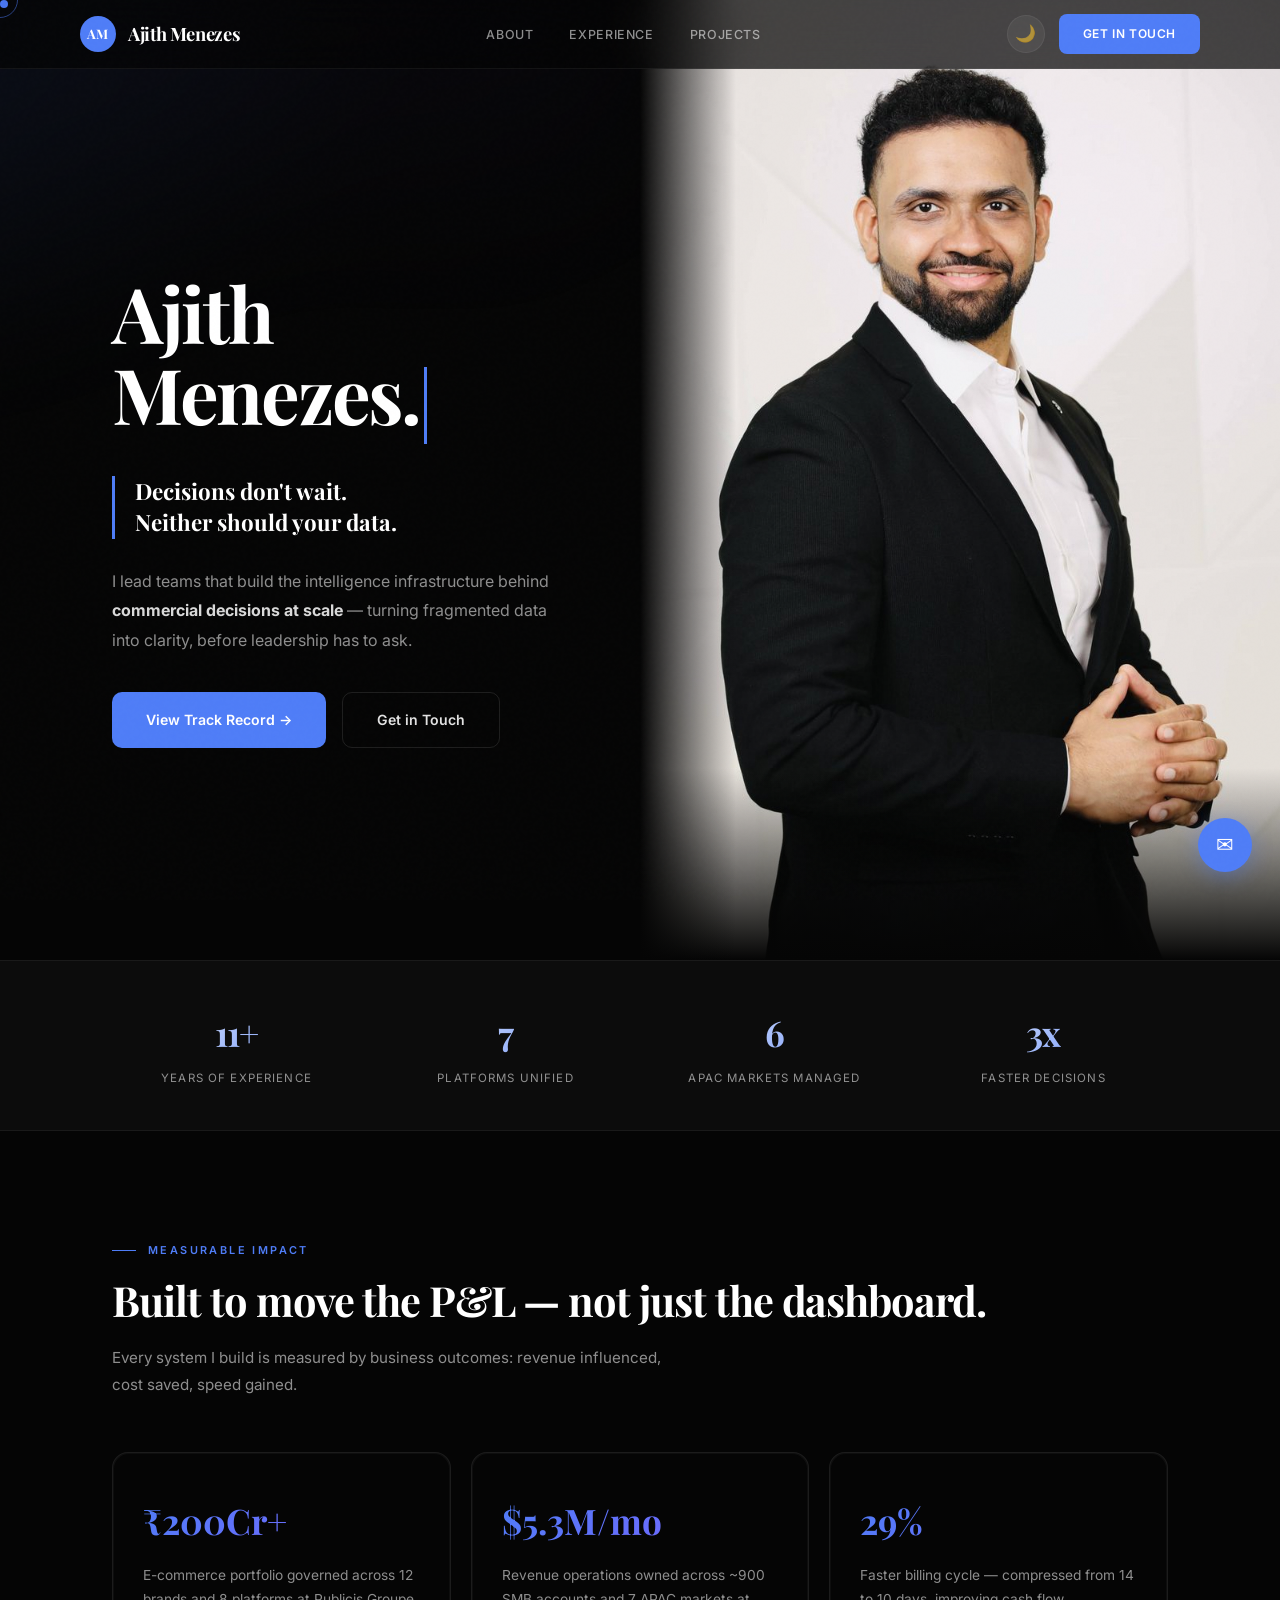
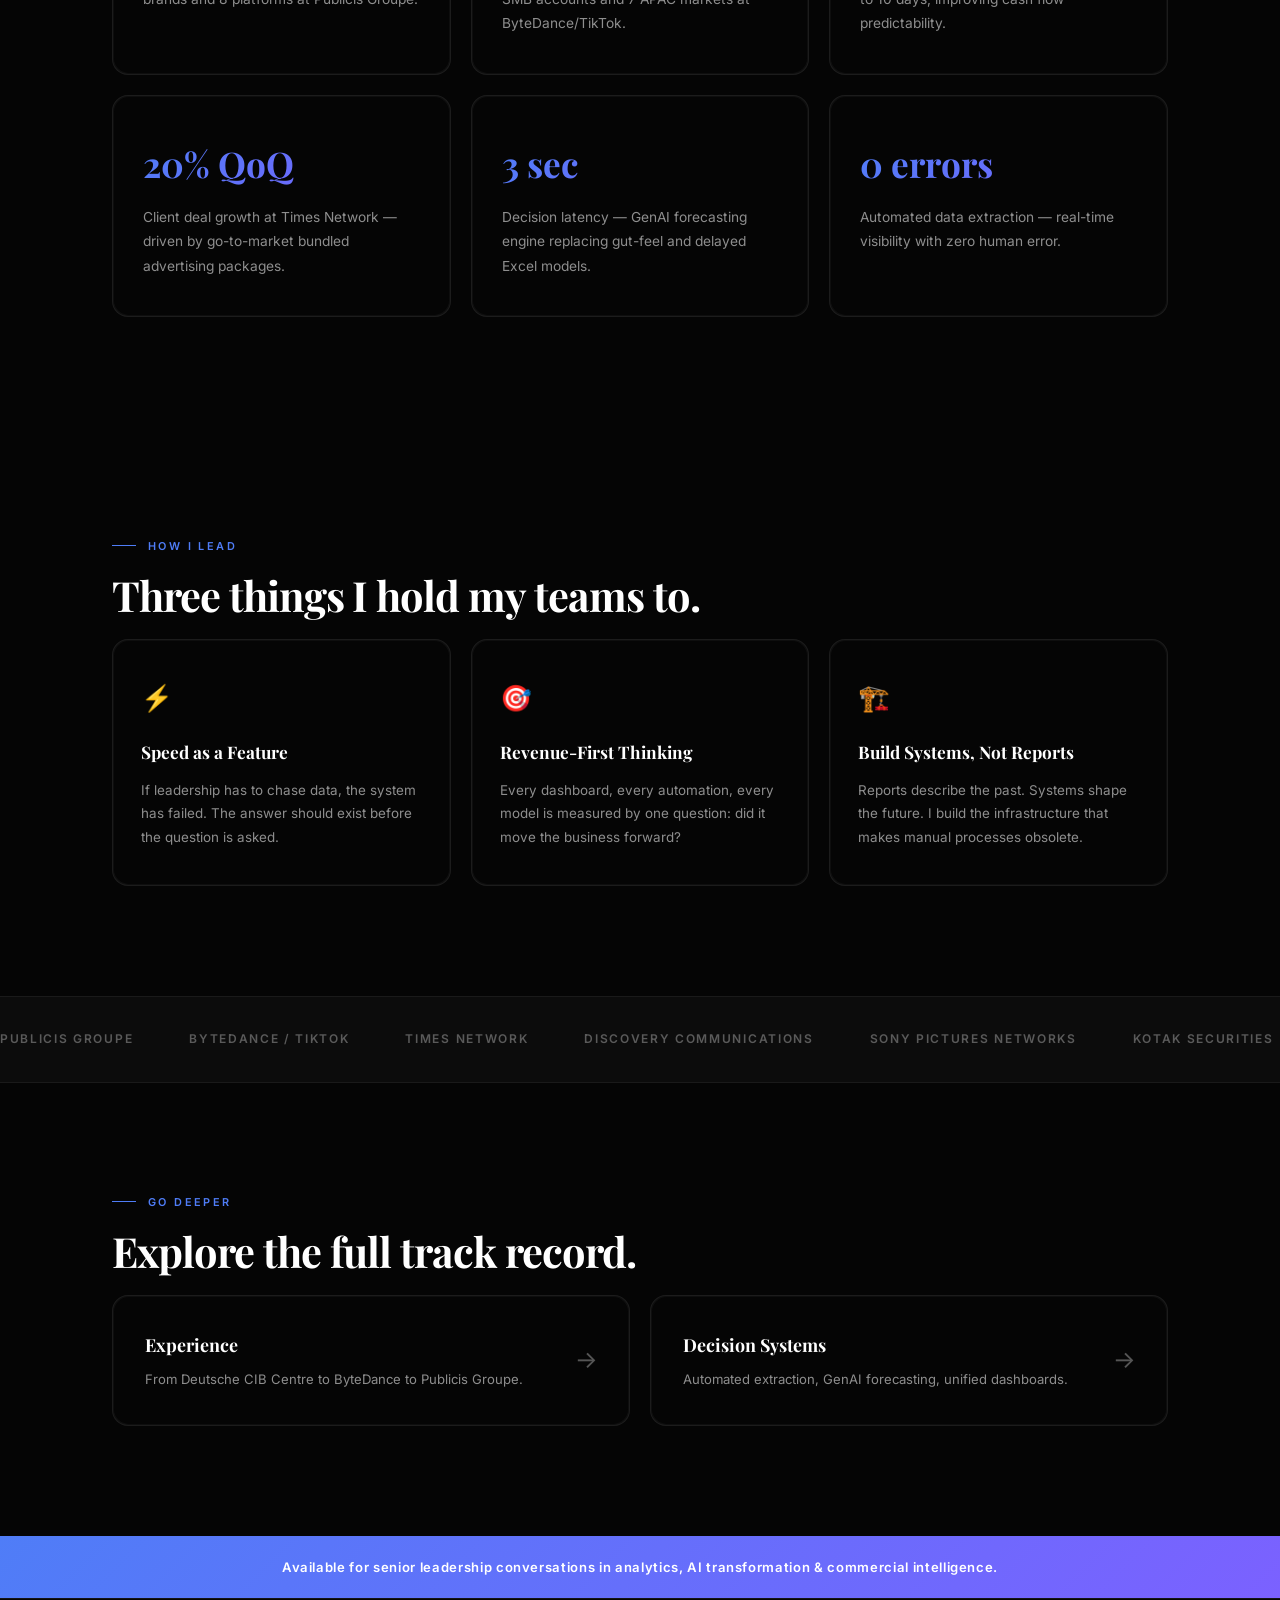
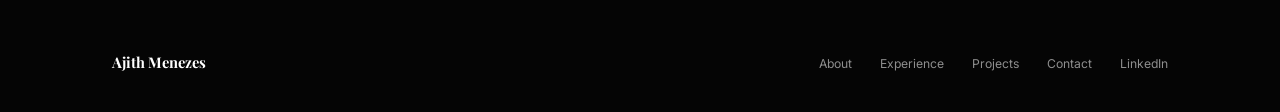
==== commit d515ba6b: "Add files via upload" ====
--- a/index.html
+++ b/index.html
@@ -73,7 +73,7 @@
   </main>
 
   <section class="open-bar"><p>Available for senior leadership conversations in analytics, AI transformation &amp; commercial intelligence.</p></section>
-  <footer class="footer" role="contentinfo"><div class="footer-inner"><div class="footer-left">Ajith Menezes</div><ul class="footer-links"><li><a href="about.html">About</a></li><li><a href="experience.html">Experience</a></li><li><a href="projects.html">Projects</a></li><li><a href="contact.html">Contact</a></li><li><a href="https://www.linkedin.com/in/ajithmenezes14/" target="_blank" rel="noopener noreferrer">LinkedIn</a></li></ul></div></footer>
+  <footer class="footer" role="contentinfo"><div class="footer-inner"><div class="footer-left">Ajith Menezes</div><ul class="footer-links"><li><a href="about.html">About</a></li><li><a href="experience.html">Experience</a></li><li><a href="projects.html">Projects</a></li><li><a href="contact.html">Contact</a></li><li><a href="https://www.linkedin.com/in/ajith-m-36b54a186/" target="_blank" rel="noopener noreferrer">LinkedIn</a></li></ul></div></footer>
 
   <script>
     (()=>{const t=document.querySelector(".theme-toggle");const h=document.documentElement;function s(m){h.setAttribute("data-theme",m);localStorage.setItem("theme",m);t.innerHTML=m==="dark"?"\u{1F319}":"\u{2600}\u{FE0F}"}s(localStorage.getItem("theme")||"dark");t.addEventListener("click",()=>{s(h.getAttribute("data-theme")==="dark"?"light":"dark")})})();
@@ -85,18 +85,44 @@
 
 
 <script>
-(function(){var s=document.getElementById("splash");if(s){setTimeout(function(){s.classList.add("hide");setTimeout(function(){s.remove()},600)},1500)}})();
-(function(){var cb=document.querySelector(".nav-close-btn");if(cb){cb.addEventListener("click",function(){document.body.classList.remove("nav-open");var mt=document.querySelector(".menu-toggle");if(mt)mt.setAttribute("aria-expanded","false")})}document.querySelectorAll(".nav-links a").forEach(function(l){l.addEventListener("click",function(){document.body.classList.remove("nav-open")})})})();
-(function(){if(window.matchMedia("(hover:none)").matches||window.innerWidth<769)return;var dot=document.createElement("div");dot.className="cursor-dot";var ring=document.createElement("div");ring.className="cursor-ring";document.body.appendChild(dot);document.body.appendChild(ring);var mx=0,my=0,dx=0,dy=0;document.addEventListener("mousemove",function(e){mx=e.clientX;my=e.clientY;dot.style.transform="translate("+(mx-4)+"px,"+(my-4)+"px)"},{ passive:true});function anim(){dx+=(mx-dx)*.12;dy+=(my-dy)*.12;ring.style.transform="translate("+(dx-18)+"px,"+(dy-18)+"px)";requestAnimationFrame(anim)}anim();document.querySelectorAll("a,button,.btn-primary,.btn-outline,.nav-cta,.explore-card,.work-link").forEach(function(el){el.addEventListener("mouseenter",function(){document.body.classList.add("cursor-hover")});el.addEventListener("mouseleave",function(){document.body.classList.remove("cursor-hover")})})})();
-(function(){var bar=document.createElement("div");bar.className="scroll-progress";document.body.appendChild(bar);window.addEventListener("scroll",function(){var h=document.documentElement.scrollHeight-window.innerHeight;bar.style.width=(h>0?(window.scrollY/h)*100:0)+"%"},{passive:true})})();
-(function(){var ov=document.createElement("div");ov.className="page-transition";document.body.appendChild(ov);document.addEventListener("click",function(e){var a=e.target.closest("a");if(!a)return;var h=a.getAttribute("href");if(!h||a.hasAttribute("target")||h.startsWith("http")||h.startsWith("mailto:")||h.startsWith("tel:")||h.startsWith("#")||!h.endsWith(".html"))return;e.preventDefault();ov.classList.add("active");setTimeout(function(){window.location.href=h},350)})})();
-(function(){if(window.matchMedia("(hover:none)").matches)return;document.querySelectorAll(".btn-primary,.btn-outline,.nav-cta").forEach(function(b){b.addEventListener("mousemove",function(e){var r=b.getBoundingClientRect();b.style.transform="translate("+((e.clientX-r.left-r.width/2)*.3)+"px,"+((e.clientY-r.top-r.height/2)*.3)+"px)"});b.addEventListener("mouseleave",function(){b.style.transform="translate(0,0)"})})})();
-(function(){if(window.matchMedia("(hover:none)").matches)return;document.querySelectorAll(".impact-card,.mandate-card,.explore-card,.work-card,.feat-card,.cert-card").forEach(function(c){c.addEventListener("mousemove",function(e){var r=c.getBoundingClientRect();var x=(e.clientX-r.left)/r.width-.5;var y=(e.clientY-r.top)/r.height-.5;c.style.transform="perspective(800px) rotateY("+(x*8)+"deg) rotateX("+(-y*8)+"deg) translateY(-6px)";c.style.boxShadow="var(--shadow-glow)"});c.addEventListener("mouseleave",function(){c.style.transform="";c.style.boxShadow=""})})})();
-(function(){var f=document.createElement("a");f.className="fab-contact";f.href="contact.html";f.setAttribute("aria-label","Contact me");f.innerHTML='&#9993;<span class="fab-tooltip">Get in Touch</span>';document.body.appendChild(f)})();
-(function(){var b=document.createElement("button");b.className="back-to-top";b.innerHTML="&#8593;";b.setAttribute("aria-label","Back to top");document.body.appendChild(b);window.addEventListener("scroll",function(){b.classList.toggle("visible",window.scrollY>300)},{passive:true});b.addEventListener("click",function(){window.scrollTo({top:0,behavior:"smooth"})})})();
-(function(){[{p:"og:title",c:"Ajith Menezes | Decision Systems Leader"},{p:"og:description",c:"Senior Director, Decision Systems & Revenue Analytics at Publicis Groupe."},{p:"og:type",c:"website"},{p:"twitter:card",c:"summary"},{p:"twitter:title",c:"Ajith Menezes | Decision Systems Leader"}].forEach(function(m){if(!document.querySelector('meta[property="'+m.p+'"]')&&!document.querySelector('meta[name="'+m.p+'"]')){var t=document.createElement("meta");t.setAttribute(m.p.startsWith("og:")?"property":"name",m.p);t.setAttribute("content",m.c);document.head.appendChild(t)}})})();
+/* Splash */
+!function(){var s=document.getElementById("splash");s&&setTimeout(function(){s.classList.add("hide");setTimeout(function(){s.remove()},600)},1500)}();
+
+/* Nav close */
+!function(){
+  var body=document.body,mt=document.querySelector(".menu-toggle");
+  function close(){body.classList.remove("nav-open");var n=document.querySelector(".nav");if(n)n.classList.remove("nav-open");if(mt)mt.setAttribute("aria-expanded","false")}
+  var cb=document.querySelector(".nav-close-btn");if(cb)cb.addEventListener("click",function(e){e.stopPropagation();close()});
+  var ov=document.querySelector(".nav-overlay");if(ov)ov.addEventListener("click",close);
+  var links=document.querySelectorAll(".nav-links a");for(var i=0;i<links.length;i++)links[i].addEventListener("click",close);
+  document.addEventListener("keydown",function(e){if(e.key==="Escape")close()});
+}();
+
+/* Cursor */
+!function(){if(matchMedia("(hover:none)").matches||innerWidth<769)return;var d=document.createElement("div"),r=document.createElement("div");d.className="cursor-dot";r.className="cursor-ring";document.body.appendChild(d);document.body.appendChild(r);var mx=0,my=0,dx=0,dy=0;document.addEventListener("mousemove",function(e){mx=e.clientX;my=e.clientY;d.style.transform="translate("+(mx-4)+"px,"+(my-4)+"px)"},!0);!function a(){dx+=(mx-dx)*.12;dy+=(my-dy)*.12;r.style.transform="translate("+(dx-18)+"px,"+(dy-18)+"px)";requestAnimationFrame(a)}();var els=document.querySelectorAll("a,button");for(var i=0;i<els.length;i++){els[i].addEventListener("mouseenter",function(){document.body.classList.add("cursor-hover")});els[i].addEventListener("mouseleave",function(){document.body.classList.remove("cursor-hover")})}}();
+
+/* Scroll progress */
+!function(){var b=document.createElement("div");b.className="scroll-progress";document.body.appendChild(b);addEventListener("scroll",function(){var h=document.documentElement.scrollHeight-innerHeight;b.style.width=(h>0?(scrollY/h)*100:0)+"%"},!0)}();
+
+/* Page transition — ONLY relative .html links, never external */
+!function(){var o=document.createElement("div");o.className="page-transition";document.body.appendChild(o);document.addEventListener("click",function(e){var a=e.target.closest("a");if(!a)return;var h=a.getAttribute("href");if(!h)return;if(a.target)return;if(h.indexOf("://")>-1)return;if(h.indexOf("mailto:")===0)return;if(h.indexOf("tel:")===0)return;if(h.charAt(0)==="#")return;if(h.slice(-5)!==".html")return;e.preventDefault();o.classList.add("active");setTimeout(function(){location.href=h},350)})}();
+
+/* Magnetic */
+!function(){if(matchMedia("(hover:none)").matches)return;var bs=document.querySelectorAll(".btn-primary,.btn-outline,.nav-cta");for(var i=0;i<bs.length;i++){(function(b){b.addEventListener("mousemove",function(e){var r=b.getBoundingClientRect();b.style.transform="translate("+((e.clientX-r.left-r.width/2)*.3)+"px,"+((e.clientY-r.top-r.height/2)*.3)+"px)"});b.addEventListener("mouseleave",function(){b.style.transform=""})})(bs[i])}}();
+
+/* 3D tilt */
+!function(){if(matchMedia("(hover:none)").matches)return;var cs=document.querySelectorAll(".impact-card,.mandate-card,.explore-card,.work-card,.feat-card,.cert-card");for(var i=0;i<cs.length;i++){(function(c){c.addEventListener("mousemove",function(e){var r=c.getBoundingClientRect(),x=(e.clientX-r.left)/r.width-.5,y=(e.clientY-r.top)/r.height-.5;c.style.transform="perspective(800px) rotateY("+(x*8)+"deg) rotateX("+(-y*8)+"deg) translateY(-6px)";c.style.boxShadow="var(--shadow-glow)"});c.addEventListener("mouseleave",function(){c.style.transform="";c.style.boxShadow=""})})(cs[i])}}();
+
+/* FAB */
+!function(){var f=document.createElement("a");f.className="fab-contact";f.href="contact.html";f.setAttribute("aria-label","Contact");f.innerHTML='&#9993;<span class="fab-tooltip">Get in Touch</span>';document.body.appendChild(f)}();
+
+/* Back to top */
+!function(){var b=document.createElement("button");b.className="back-to-top";b.innerHTML="&#8593;";b.setAttribute("aria-label","Top");document.body.appendChild(b);addEventListener("scroll",function(){b.classList.toggle("visible",scrollY>300)},!0);b.addEventListener("click",function(){scrollTo({top:0,behavior:"smooth"})})}();
+
+/* OG meta */
+!function(){var m=[["og:title","Ajith Menezes | Decision Systems Leader"],["og:description","Senior Director, Decision Systems & Revenue Analytics at Publicis Groupe"],["og:type","website"],["twitter:card","summary"],["twitter:title","Ajith Menezes | Decision Systems Leader"]];for(var i=0;i<m.length;i++){if(!document.querySelector('meta[property="'+m[i][0]+'"]')&&!document.querySelector('meta[name="'+m[i][0]+'"]')) {var t=document.createElement("meta");t.setAttribute(m[i][0].slice(0,3)==="og:"?"property":"name",m[i][0]);t.content=m[i][1];document.head.appendChild(t)}}}();
 </script>
 <script>
-(function(){var el=document.querySelector(".hero-name-big");if(!el)return;var h=el.innerHTML;el.innerHTML="";el.style.visibility="visible";var i=0;var c=document.createElement("span");c.className="typewriter-cursor";el.appendChild(c);function t(){if(i<h.length){if(h.charAt(i)==="<"){var ci=h.indexOf(">",i);if(ci>-1){el.insertBefore(document.createRange().createContextualFragment(h.substring(i,ci+1)),c);i=ci+1}}else{el.insertBefore(document.createTextNode(h.charAt(i)),c);i++}setTimeout(t,40)}else{setTimeout(function(){c.style.display="none"},2500)}}setTimeout(t,1600)})();
+!function(){var el=document.querySelector(".hero-name-big");if(!el)return;var h=el.innerHTML;el.innerHTML="";el.style.visibility="visible";var i=0,c=document.createElement("span");c.className="typewriter-cursor";el.appendChild(c);!function t(){if(i<h.length){if(h[i]==="<"){var ci=h.indexOf(">",i);ci>-1&&(el.insertBefore(document.createRange().createContextualFragment(h.substring(i,ci+1)),c),i=ci+1)}else el.insertBefore(document.createTextNode(h[i]),c),i++;setTimeout(t,40)}else setTimeout(function(){c.style.display="none"},2500)}()}();
 </script>
 </body></html>
--- a/styles.css
+++ b/styles.css
@@ -239,12 +239,12 @@
 @media(max-width:1024px){.mandate-grid,.impact-grid,.feat-grid,.cert-grid{grid-template-columns:1fr 1fr}.stats-grid{grid-template-columns:repeat(2,1fr)}}
 @media(max-width:768px){
   .menu-toggle{display:flex}
-  .nav-links{position:fixed;top:0;right:-100%;width:80%;max-width:340px;height:100vh;background:var(--mobile-nav-bg);backdrop-filter:blur(30px);-webkit-backdrop-filter:blur(30px);flex-direction:column;justify-content:center;gap:32px;padding:40px;transition:right .4s cubic-bezier(.22,1,.36,1),opacity .3s ease;border-left:1px solid var(--border);z-index:1050;opacity:0}
-  .nav-open .nav-links{right:0;opacity:1}
-  .nav-links a{font-size:1.1rem;letter-spacing:.08em}
+  .nav-links{position:fixed;top:0;right:-100%;width:80%;max-width:340px;height:100vh;background:var(--mobile-nav-bg);backdrop-filter:blur(30px);-webkit-backdrop-filter:blur(30px);flex-direction:column;justify-content:center;gap:32px;padding:80px 40px 40px;transition:right .4s cubic-bezier(.22,1,.36,1);border-left:1px solid var(--border);z-index:1050}
+  .nav-open .nav-links{right:0}
+  .nav-links a{font-size:1.1rem;letter-spacing:.08em;display:block;padding:8px 0;position:relative;z-index:1055}
   .nav-close-btn{display:flex}
-  .nav-overlay{display:none;position:fixed;inset:0;background:rgba(0,0,0,.7);backdrop-filter:blur(4px);-webkit-backdrop-filter:blur(4px);z-index:1040}
-  .nav-open .nav-overlay{display:block}
+  .nav-overlay{position:fixed;inset:0;background:rgba(0,0,0,.7);backdrop-filter:blur(4px);-webkit-backdrop-filter:blur(4px);z-index:1040;opacity:0;visibility:hidden;pointer-events:none;transition:opacity .3s ease,visibility .3s ease}
+  .nav-open .nav-overlay{opacity:1;visibility:visible;pointer-events:auto}
   .nav-cta{display:none !important}
   .hero-split{grid-template-columns:1fr;min-height:auto}
   .hero-content{padding:120px 20px 40px}
@@ -261,11 +261,8 @@
   .contact-photo{aspect-ratio:1/1}
   .fab-contact{bottom:20px;right:20px;width:48px;height:48px;font-size:1.1rem}
   .back-to-top{bottom:78px;right:20px;width:38px;height:38px}
-  .testimonial-track{flex-direction:column}
-  .testimonial-track .testimonial-card{min-width:100%;margin-right:0;margin-bottom:20px}
 }
 
-/* SPLASH */
 .splash-screen{position:fixed;inset:0;z-index:99999;background:var(--bg);display:flex;align-items:center;justify-content:center;flex-direction:column;transition:opacity .6s ease,visibility .6s ease}
 .splash-screen.hide{opacity:0;visibility:hidden;pointer-events:none}
 .splash-initials{width:80px;height:80px;border-radius:50%;background:var(--accent);display:flex;align-items:center;justify-content:center;font-family:var(--font-heading);font-size:1.6rem;font-weight:700;color:#fff;animation:splashPulse 1.2s ease-in-out infinite alternate}
@@ -290,7 +287,7 @@
 @keyframes meshColor{0%{filter:blur(60px) hue-rotate(0deg)}50%{filter:blur(70px) hue-rotate(30deg)}100%{filter:blur(60px) hue-rotate(0deg)}}
 .fab-contact{position:fixed;bottom:28px;right:28px;width:54px;height:54px;border-radius:50%;background:var(--accent);color:#fff;display:flex;align-items:center;justify-content:center;z-index:999;cursor:pointer;box-shadow:0 4px 20px rgba(79,125,247,.4);transition:all var(--transition);text-decoration:none;border:none;font-size:1.3rem;animation:fabPulse 3s ease-in-out infinite}
 .fab-contact:hover{transform:translateY(-3px) scale(1.08);box-shadow:0 8px 30px rgba(79,125,247,.5);background:var(--accent-hover)}
-.fab-contact .fab-tooltip{position:absolute;right:64px;top:50%;transform:translateY(-50%);background:var(--bg-alt);border:1px solid var(--border);color:var(--text);font-size:.72rem;font-weight:600;padding:6px 14px;border-radius:8px;white-space:nowrap;opacity:0;pointer-events:none;transition:opacity .3s ease,transform .3s ease;transform:translateY(-50%) translateX(8px)}
+.fab-contact .fab-tooltip{position:absolute;right:64px;top:50%;background:var(--bg-alt);border:1px solid var(--border);color:var(--text);font-size:.72rem;font-weight:600;padding:6px 14px;border-radius:8px;white-space:nowrap;opacity:0;pointer-events:none;transition:opacity .3s ease,transform .3s ease;transform:translateY(-50%) translateX(8px)}
 .fab-contact:hover .fab-tooltip{opacity:1;transform:translateY(-50%) translateX(0)}
 @keyframes fabPulse{0%,100%{box-shadow:0 4px 20px rgba(79,125,247,.4)}50%{box-shadow:0 4px 30px rgba(79,125,247,.25),0 0 0 8px rgba(79,125,247,.08)}}
 .back-to-top{position:fixed;bottom:92px;right:28px;width:42px;height:42px;border-radius:50%;background:var(--bg-glass);border:1px solid var(--border);color:var(--text-dim);display:flex;align-items:center;justify-content:center;z-index:998;cursor:pointer;opacity:0;visibility:hidden;transform:translateY(12px);transition:all var(--transition);font-size:1.1rem;backdrop-filter:blur(12px);-webkit-backdrop-filter:blur(12px)}
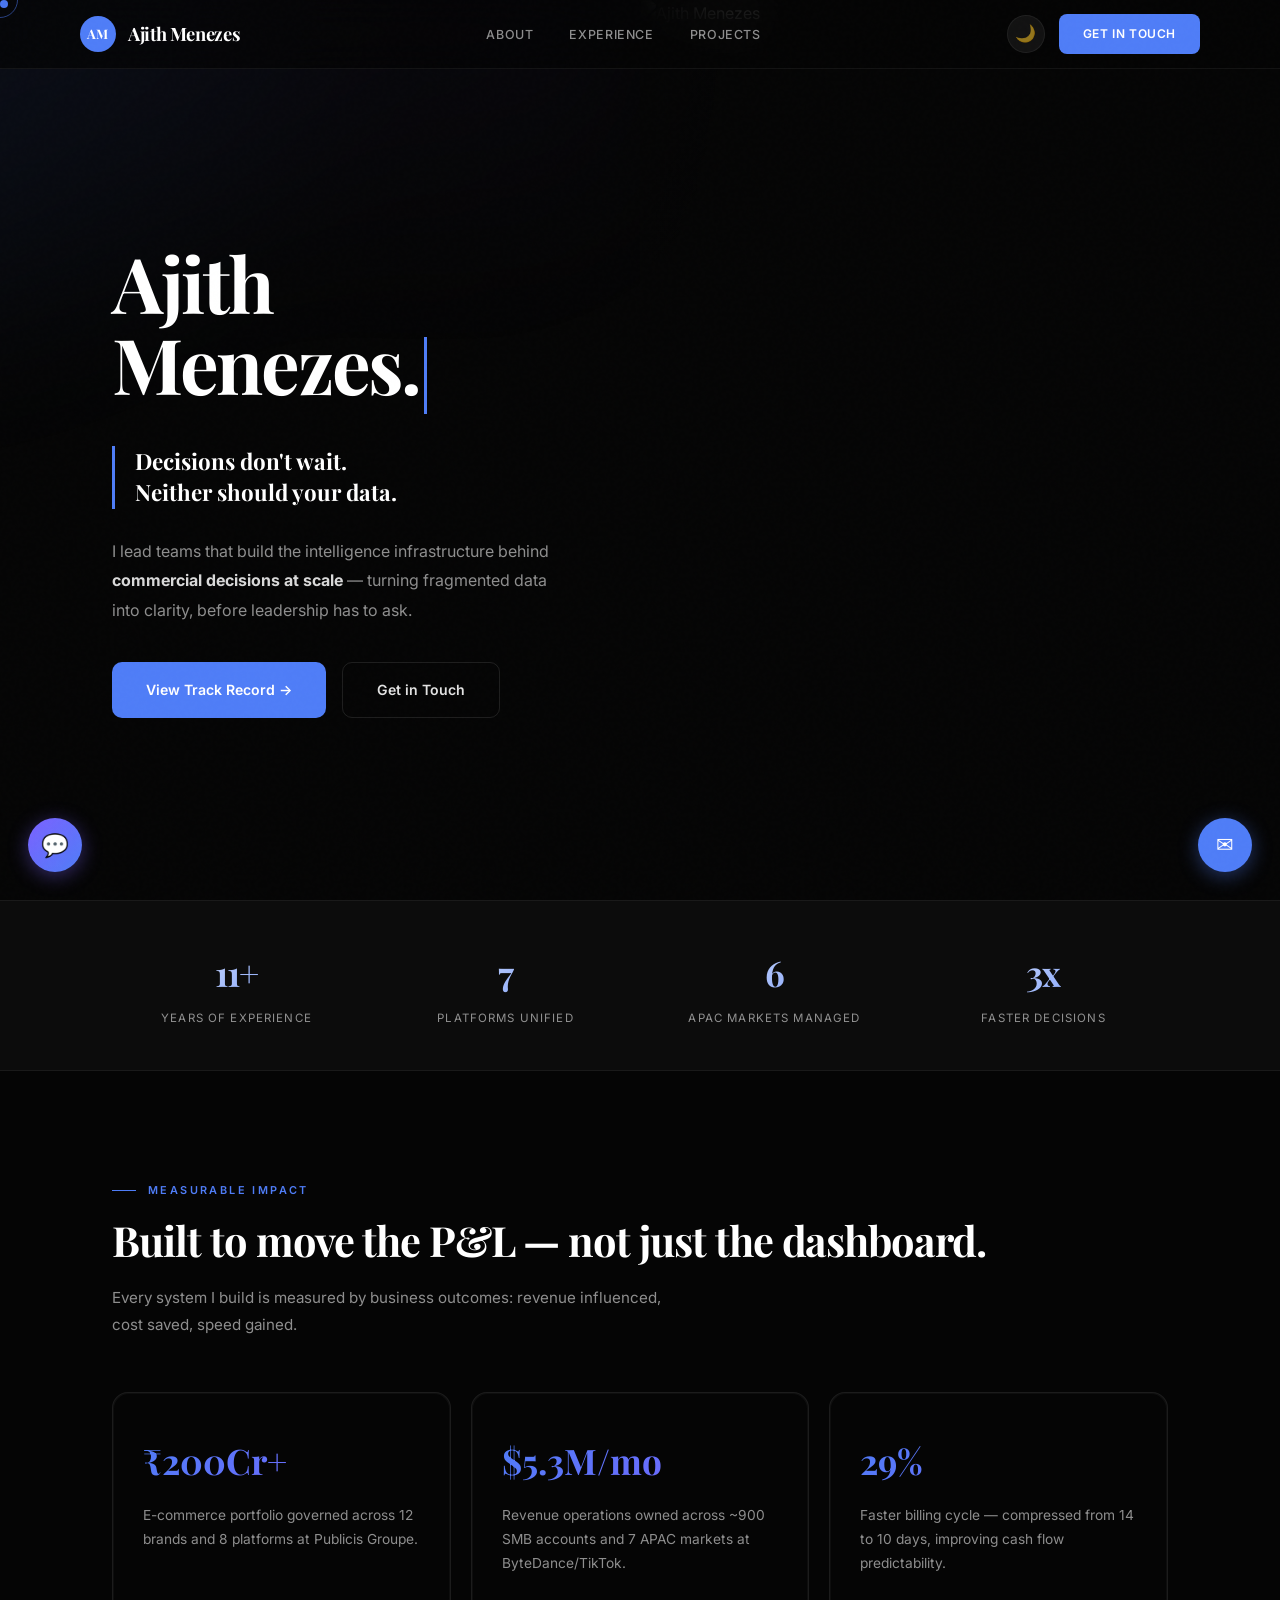
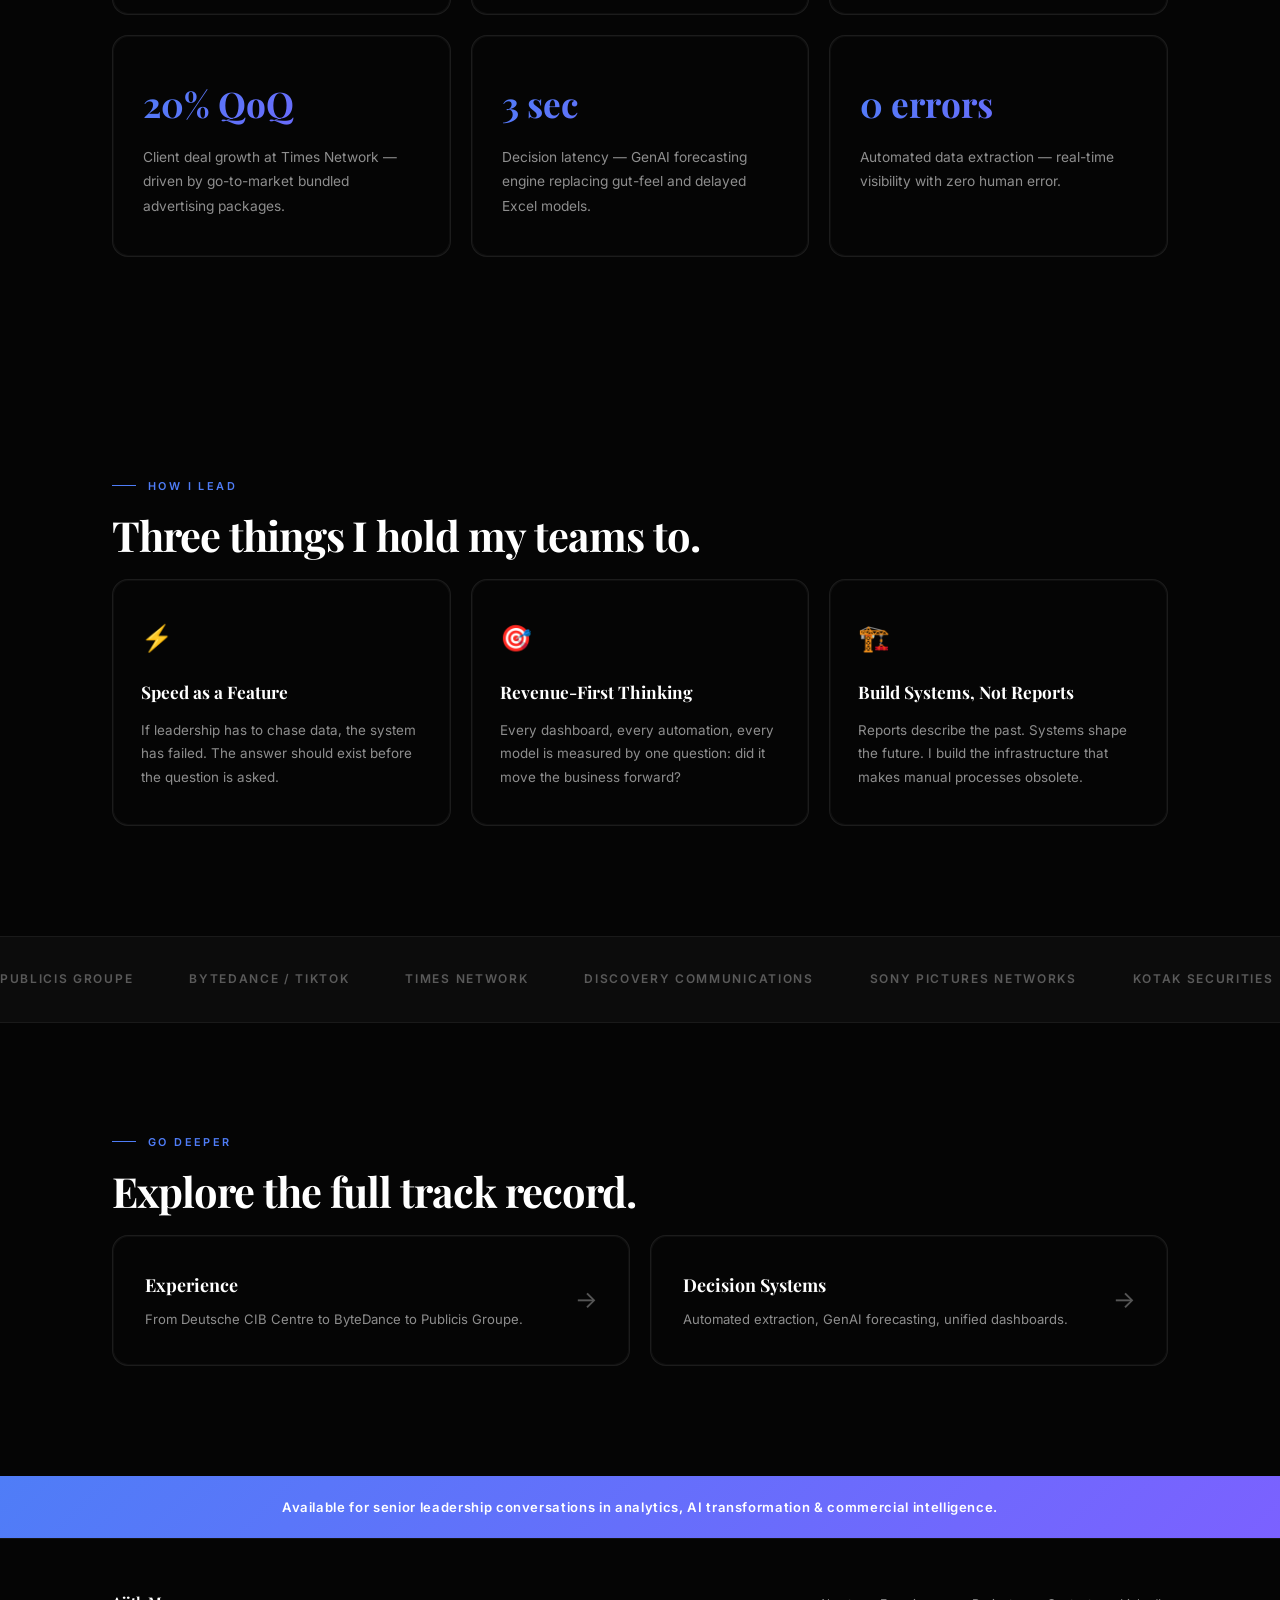
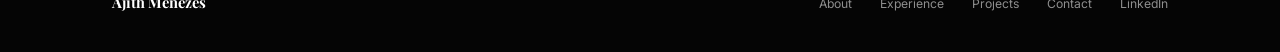
==== commit d4fae0ff: "Add files via upload" ====
--- a/index.html
+++ b/index.html
@@ -33,7 +33,7 @@
         <p class="hero-desc reveal reveal-delay-2">I lead teams that build the intelligence infrastructure behind <strong>commercial decisions at scale</strong> &mdash; turning fragmented data into clarity, before leadership has to ask.</p>
         <div class="hero-btns reveal reveal-delay-3"><a href="experience.html" class="btn-primary">View Track Record &rarr;</a><a href="contact.html" class="btn-outline">Get in Touch</a></div>
       </div>
-      <div class="hero-photo"><img src="[data-uri]" alt="Ajith Menezes" /></div>
+      <div class="hero-photo"><img src="images/index-img-1.jpg" loading="lazy" alt="Ajith Menezes" /></div>
     </section>
     <section class="stats" aria-label="Key metrics"><div class="stats-grid">
       <div class="reveal"><div class="stat-number" data-target="13" data-suffix="+">0</div><div class="stat-label">Years of Experience</div></div>
@@ -125,4 +125,19 @@
 <script>
 !function(){var el=document.querySelector(".hero-name-big");if(!el)return;var h=el.innerHTML;el.innerHTML="";el.style.visibility="visible";var i=0,c=document.createElement("span");c.className="typewriter-cursor";el.appendChild(c);!function t(){if(i<h.length){if(h[i]==="<"){var ci=h.indexOf(">",i);ci>-1&&(el.insertBefore(document.createRange().createContextualFragment(h.substring(i,ci+1)),c),i=ci+1)}else el.insertBefore(document.createTextNode(h[i]),c),i++;setTimeout(t,40)}else setTimeout(function(){c.style.display="none"},2500)}()}();
 </script>
+
+<!-- Command Palette -->
+<div class="cmd-overlay" id="cmdPalette"><div class="cmd-box"><div class="cmd-input-wrap"><svg viewBox="0 0 24 24" fill="none" stroke-width="2"><circle cx="11" cy="11" r="8"/><line x1="21" y1="21" x2="16.65" y2="16.65"/></svg><input class="cmd-input" id="cmdInput" type="text" placeholder="Search pages, skills, experience..." autocomplete="off"><span class="cmd-kbd">ESC</span></div><div class="cmd-results" id="cmdResults"></div><div class="cmd-footer"><span>↑↓ Navigate</span><span>↵ Open</span><span>ESC Close</span></div></div></div>
+<!-- AI Chatbot -->
+<div class="chat-widget" id="chatWidget"><div class="chat-panel"><div class="chat-header"><div><div class="chat-header-dot"></div></div><div><h4>Ask me about Ajith</h4><p>AI-powered · Answers instantly</p></div></div><div class="chat-messages" id="chatMessages"><div class="chat-msg bot">Hi! I'm Ajith's AI assistant. Ask me anything about his experience, skills, or projects. 👋</div></div><div class="chat-suggestions" id="chatSuggestions"><button onclick="askChat(this.textContent)">What does Ajith do?</button><button onclick="askChat(this.textContent)">Tech stack?</button><button onclick="askChat(this.textContent)">Current role?</button><button onclick="askChat(this.textContent)">Projects?</button></div><div class="chat-input-wrap"><input class="chat-input" id="chatInput" placeholder="Type a question..." autocomplete="off"><button class="chat-send" onclick="sendChat()">→</button></div></div><button class="chat-toggle" onclick="toggleChat()"><span class="chat-open">💬</span><span class="chat-close">✕</span></button></div>
+<script>
+!function(){var items=[{icon:"🏠",title:"Home",desc:"Landing page",url:"index.html"},{icon:"👤",title:"About",desc:"Background & certifications",url:"about.html"},{icon:"💼",title:"Experience",desc:"13+ years, 7 companies",url:"experience.html"},{icon:"⚙️",title:"Projects",desc:"Decision systems & side projects",url:"projects.html"},{icon:"📧",title:"Contact",desc:"Phone, email, LinkedIn",url:"contact.html"},{icon:"🔗",title:"LinkedIn",desc:"Connect on LinkedIn",url:"https://www.linkedin.com/in/ajith-m-36b54a186/",ext:1},{icon:"🎮",title:"NeuroHit",desc:"23 games in one HTML",url:"https://ajithmenezes14.github.io/neurohit/",ext:1},{icon:"😴",title:"Circadia",desc:"Sleep cycle calculator",url:"https://ajithmenezes14.github.io/circadia/",ext:1},{icon:"🤖",title:"GenAI Engine",desc:"3-sec media budget forecast",url:"projects.html"},{icon:"🌙",title:"Toggle Theme",desc:"Switch dark/light mode",action:"theme"},{icon:"⬆️",title:"Back to Top",desc:"Scroll to top",action:"top"}];var ov=document.getElementById("cmdPalette"),inp=document.getElementById("cmdInput"),res=document.getElementById("cmdResults"),ai=-1;function render(l){if(!l.length){res.innerHTML='<div class="cmd-empty">No results</div>';return}res.innerHTML=l.map(function(it,i){return'<a class="cmd-item'+(i===ai?' active':'')+'" data-i="'+i+'" '+(it.url?'href="'+it.url+'"':'')+(it.ext?' target="_blank"':'')+'><div class="cmd-item-icon">'+it.icon+'</div><div class="cmd-item-text"><h4>'+it.title+'</h4><p>'+it.desc+'</p></div></a>'}).join("")}function filt(){var q=inp.value.toLowerCase();ai=0;var f=items.filter(function(it){return it.title.toLowerCase().includes(q)||it.desc.toLowerCase().includes(q)});render(f);return f}function op(){ov.classList.add("open");inp.value="";ai=0;render(items);inp.focus()}function cl(){ov.classList.remove("open")}function ex(it){cl();if(it.action==="theme")document.querySelector(".theme-toggle").click();else if(it.action==="top")scrollTo({top:0,behavior:"smooth"});else if(it.ext)window.open(it.url,"_blank");else if(it.url)location.href=it.url}document.addEventListener("keydown",function(e){if((e.metaKey||e.ctrlKey)&&e.key==="k"){e.preventDefault();ov.classList.contains("open")?cl():op()}if(!ov.classList.contains("open"))return;if(e.key==="Escape")cl();var l=filt();if(e.key==="ArrowDown"){e.preventDefault();ai=Math.min(ai+1,l.length-1);render(l)}if(e.key==="ArrowUp"){e.preventDefault();ai=Math.max(ai-1,0);render(l)}if(e.key==="Enter"&&l[ai]){e.preventDefault();ex(l[ai])}});inp&&inp.addEventListener("input",filt);ov.addEventListener("click",function(e){if(e.target===ov)cl()});res.addEventListener("click",function(e){var it=e.target.closest(".cmd-item");if(!it)return;var i=+it.dataset.i,l=filt();if(l[i]&&l[i].action){e.preventDefault();ex(l[i])}});render(items)}();
+var KB={"what does ajith do":"Ajith is a Senior Director at Starcom (Publicis Groupe), leading Decision Systems & Revenue Analytics. He manages a team of 8 across a 12-brand, 8-platform e-commerce portfolio.","current role":"Senior Director of Decision Systems & Revenue Analytics at Starcom/Publicis Groupe in Mumbai. Team of 8, 12 brands, 8 platforms.","years of experience":"13+ years across ByteDance/TikTok, Times Network, Discovery, Sony, Kotak Securities, and Deutsche Bank.","experience":"13+ years: ByteDance/TikTok ($5.3M/mo revenue ops), Times Network (20% QoQ growth), Discovery, Sony, Kotak, Deutsche Bank CIB.","tech stack":"Python, Power BI, Excel automation, GenAI/LLM, Copilot Studio. Platforms: Amazon, Flipkart, Zepto, Swiggy, Blinkit, BigBasket, Nykaa, Myntra.","skills":"Team leadership, GenAI transformation, Power BI, Python data engineering, revenue strategy, cross-functional leadership, executive influence.","education":"MBA Marketing (Don Bosco Institute), BCom (St. Andrew's College Mumbai). AI for Business (Wharton Online). Azure AZ-900 in progress.","contact":"Email: ajith.menezes14@gmail.com | Phone: +91 90298 86313 | Mumbai, India | LinkedIn: linkedin.com/in/ajith-m-36b54a186","tiktok":"At ByteDance/TikTok (2020-2023): $5.3M/month revenue ops across 7 APAC markets, ~900 SMB accounts.","publicis":"At Publicis/Starcom (2025-Present): Leads Decision Systems for 12-brand e-commerce portfolio. GenAI engine gives 3-second decisions.","times":"At Times Network (2024-2025): 20% QoQ client deal growth, real-time FCT analysis, 70% less approval effort.","projects":"Portfolio Intelligence Automation, Media Budget Decision Engine (3-sec GenAI), Portfolio Command Centre, NeuroHit (23 games), Circadia (sleep calc).","neurohit":"NeuroHit: 23 games in one HTML file. Play at ajithmenezes14.github.io/neurohit/","genai":"Built a GenAI forecasting engine replacing gut-feel with 3-second media spend decisions.","hire":"Open to senior leadership roles in analytics, AI transformation & commercial intelligence. Email: ajith.menezes14@gmail.com","salary":"For compensation discussions, please contact Ajith directly at ajith.menezes14@gmail.com","available":"Yes! Open to senior roles, advisory, and commercial projects. Contact: ajith.menezes14@gmail.com"};
+function findAnswer(q){q=q.toLowerCase().replace(/[?!.,]/g,"");for(var k in KB)if(q.includes(k))return KB[k];var w=q.split(" ");for(var k in KB)for(var i=0;i<w.length;i++)if(w[i].length>3&&k.includes(w[i]))return KB[k];return"I don't have that specific info, but reach Ajith at ajith.menezes14@gmail.com or linkedin.com/in/ajith-m-36b54a186"}
+function toggleChat(){document.getElementById("chatWidget").classList.toggle("open")}
+function addMsg(t,c){var m=document.getElementById("chatMessages"),d=document.createElement("div");d.className="chat-msg "+c;d.textContent=t;m.appendChild(d);m.scrollTop=m.scrollHeight}
+function askChat(q){addMsg(q,"user");document.getElementById("chatSuggestions").style.display="none";var m=document.getElementById("chatMessages"),t=document.createElement("div");t.className="chat-msg typing";t.id="typ";t.innerHTML="<span></span><span></span><span></span>";m.appendChild(t);m.scrollTop=m.scrollHeight;setTimeout(function(){var x=document.getElementById("typ");if(x)x.remove();addMsg(findAnswer(q),"bot")},800+Math.random()*600)}
+function sendChat(){var i=document.getElementById("chatInput"),q=i.value.trim();if(!q)return;i.value="";askChat(q)}
+document.getElementById("chatInput").addEventListener("keydown",function(e){if(e.key==="Enter")sendChat()});
+</script>
 </body></html>
--- a/styles.css
+++ b/styles.css
@@ -258,7 +258,8 @@
   .section-label::before{display:none}.nav-actions{gap:10px}
   .hero-btns{flex-direction:column;align-items:stretch}
   .hero-btns .btn-primary,.hero-btns .btn-outline{text-align:center;justify-content:center}
-  .contact-photo{aspect-ratio:1/1}
+  .contact-photo{aspect-ratio:auto;height:auto;max-height:60vh}
+  .contact-photo img{object-position:center 20%}
   .fab-contact{bottom:20px;right:20px;width:48px;height:48px;font-size:1.1rem}
   .back-to-top{bottom:78px;right:20px;width:38px;height:38px}
 }
@@ -295,3 +296,6 @@
 .back-to-top:hover{background:var(--accent-glow);border-color:var(--accent);color:var(--accent);transform:translateY(-2px)}
 .typewriter-cursor{display:inline-block;width:3px;height:1em;background:var(--accent);margin-left:4px;animation:blink .7s step-end infinite;vertical-align:text-bottom}
 @keyframes blink{0%,100%{opacity:1}50%{opacity:0}}
+
+.cmd-overlay{position:fixed;inset:0;background:rgba(0,0,0,.6);backdrop-filter:blur(8px);-webkit-backdrop-filter:blur(8px);z-index:100000;opacity:0;visibility:hidden;transition:all .25s ease;display:flex;align-items:flex-start;justify-content:center;padding-top:18vh}.cmd-overlay.open{opacity:1;visibility:visible}.cmd-box{background:var(--bg-alt);border:1px solid var(--border-light);border-radius:16px;width:560px;max-width:92vw;box-shadow:0 20px 60px rgba(0,0,0,.5);transform:translateY(-20px) scale(.96);transition:transform .25s cubic-bezier(.22,1,.36,1);overflow:hidden}.cmd-overlay.open .cmd-box{transform:translateY(0) scale(1)}.cmd-input-wrap{display:flex;align-items:center;padding:16px 20px;border-bottom:1px solid var(--border);gap:12px}.cmd-input-wrap svg{width:20px;height:20px;stroke:var(--text-dim);flex-shrink:0}.cmd-input{flex:1;background:none;border:none;color:var(--text-heading);font-size:1rem;font-family:var(--font-body);outline:none}.cmd-input::placeholder{color:var(--text-dimmer)}.cmd-kbd{font-size:.65rem;color:var(--text-dimmer);background:var(--toggle-bg);border:1px solid var(--border);padding:2px 8px;border-radius:4px}.cmd-results{max-height:340px;overflow-y:auto;padding:8px}.cmd-item{display:flex;align-items:center;gap:14px;padding:12px 16px;border-radius:10px;cursor:pointer;transition:background .15s;text-decoration:none;color:var(--text)}.cmd-item:hover,.cmd-item.active{background:var(--accent-glow)}.cmd-item-icon{width:36px;height:36px;border-radius:8px;background:var(--toggle-bg);display:flex;align-items:center;justify-content:center;font-size:1.1rem;flex-shrink:0}.cmd-item:hover .cmd-item-icon{background:var(--accent);color:#fff}.cmd-item-text h4{font-size:.85rem;font-weight:600;color:var(--text-heading);margin-bottom:2px}.cmd-item-text p{font-size:.72rem;color:var(--text-dim)}.cmd-empty{text-align:center;padding:32px;color:var(--text-dimmer);font-size:.85rem}.cmd-footer{display:flex;justify-content:center;gap:16px;padding:10px;border-top:1px solid var(--border);font-size:.65rem;color:var(--text-dimmer)}
+.chat-widget{position:fixed;bottom:28px;left:28px;z-index:9999}.chat-toggle{width:54px;height:54px;border-radius:50%;background:linear-gradient(135deg,var(--accent-2),var(--accent));color:#fff;border:none;cursor:pointer;display:flex;align-items:center;justify-content:center;font-size:1.4rem;box-shadow:0 4px 20px rgba(123,97,255,.4);transition:all var(--transition)}.chat-toggle:hover{transform:scale(1.08)}.chat-toggle .chat-close{display:none}.chat-widget.open .chat-toggle .chat-open{display:none}.chat-widget.open .chat-toggle .chat-close{display:block}.chat-panel{position:absolute;bottom:66px;left:0;width:360px;max-width:calc(100vw - 40px);background:var(--bg-alt);border:1px solid var(--border-light);border-radius:16px;box-shadow:0 20px 60px rgba(0,0,0,.4);opacity:0;visibility:hidden;transform:translateY(10px) scale(.95);transition:all .3s cubic-bezier(.22,1,.36,1);overflow:hidden}.chat-widget.open .chat-panel{opacity:1;visibility:visible;transform:translateY(0) scale(1)}.chat-header{background:linear-gradient(135deg,var(--accent-2),var(--accent));color:#fff;padding:16px 20px;display:flex;align-items:center;gap:12px}.chat-header-dot{width:10px;height:10px;border-radius:50%;background:#00D4AA;animation:chatPulse 2s infinite}@keyframes chatPulse{0%,100%{opacity:1}50%{opacity:.4}}.chat-header h4{font-size:.88rem;font-weight:600}.chat-header p{font-size:.68rem;opacity:.8}.chat-messages{height:300px;overflow-y:auto;padding:16px;display:flex;flex-direction:column;gap:12px}.chat-msg{max-width:85%;padding:10px 14px;border-radius:12px;font-size:.82rem;line-height:1.6;animation:msgIn .3s ease}@keyframes msgIn{from{opacity:0;transform:translateY(8px)}to{opacity:1;transform:translateY(0)}}.chat-msg.bot{background:var(--bg-glass);border:1px solid var(--border);align-self:flex-start;border-bottom-left-radius:4px}.chat-msg.user{background:var(--accent);color:#fff;align-self:flex-end;border-bottom-right-radius:4px}.chat-msg.typing span{display:inline-block;width:6px;height:6px;background:var(--text-dim);border-radius:50%;margin:0 2px;animation:typDot 1.4s infinite}.chat-msg.typing span:nth-child(2){animation-delay:.2s}.chat-msg.typing span:nth-child(3){animation-delay:.4s}@keyframes typDot{0%,60%,100%{transform:translateY(0)}30%{transform:translateY(-6px)}}.chat-suggestions{display:flex;flex-wrap:wrap;gap:6px;padding:0 16px 12px}.chat-suggestions button{background:var(--toggle-bg);border:1px solid var(--border);color:var(--text-dim);font-size:.7rem;padding:5px 12px;border-radius:20px;cursor:pointer;transition:all .2s;font-family:var(--font-body)}.chat-suggestions button:hover{background:var(--accent-glow);border-color:var(--accent);color:var(--accent)}.chat-input-wrap{display:flex;padding:12px 16px;border-top:1px solid var(--border);gap:8px}.chat-input{flex:1;background:var(--toggle-bg);border:1px solid var(--border);color:var(--text);font-size:.82rem;padding:10px 14px;border-radius:10px;outline:none;font-family:var(--font-body)}.chat-input:focus{border-color:var(--accent)}.chat-send{width:38px;height:38px;border-radius:10px;background:var(--accent);color:#fff;border:none;cursor:pointer;display:flex;align-items:center;justify-content:center;font-size:1rem}@media(max-width:768px){.chat-widget{bottom:20px;left:20px}.chat-toggle{width:48px;height:48px}.chat-panel{width:calc(100vw - 40px)}}
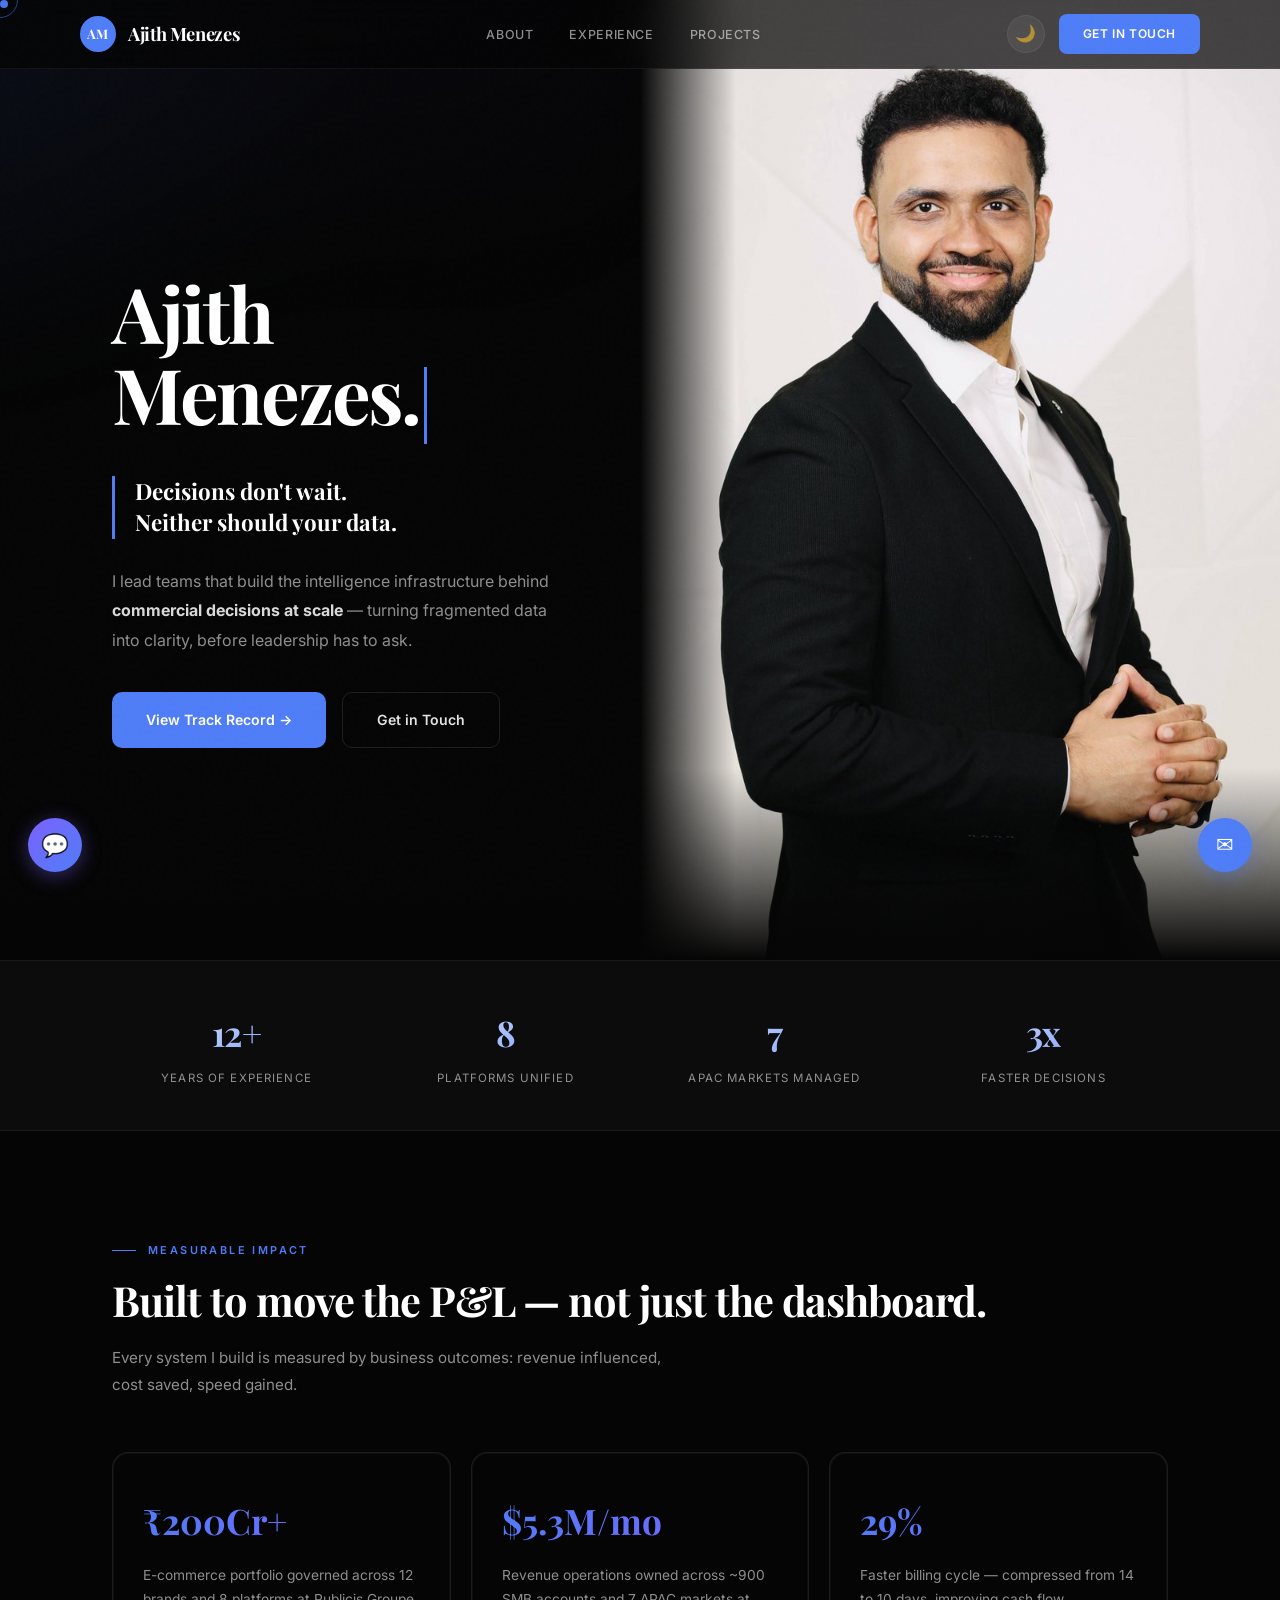
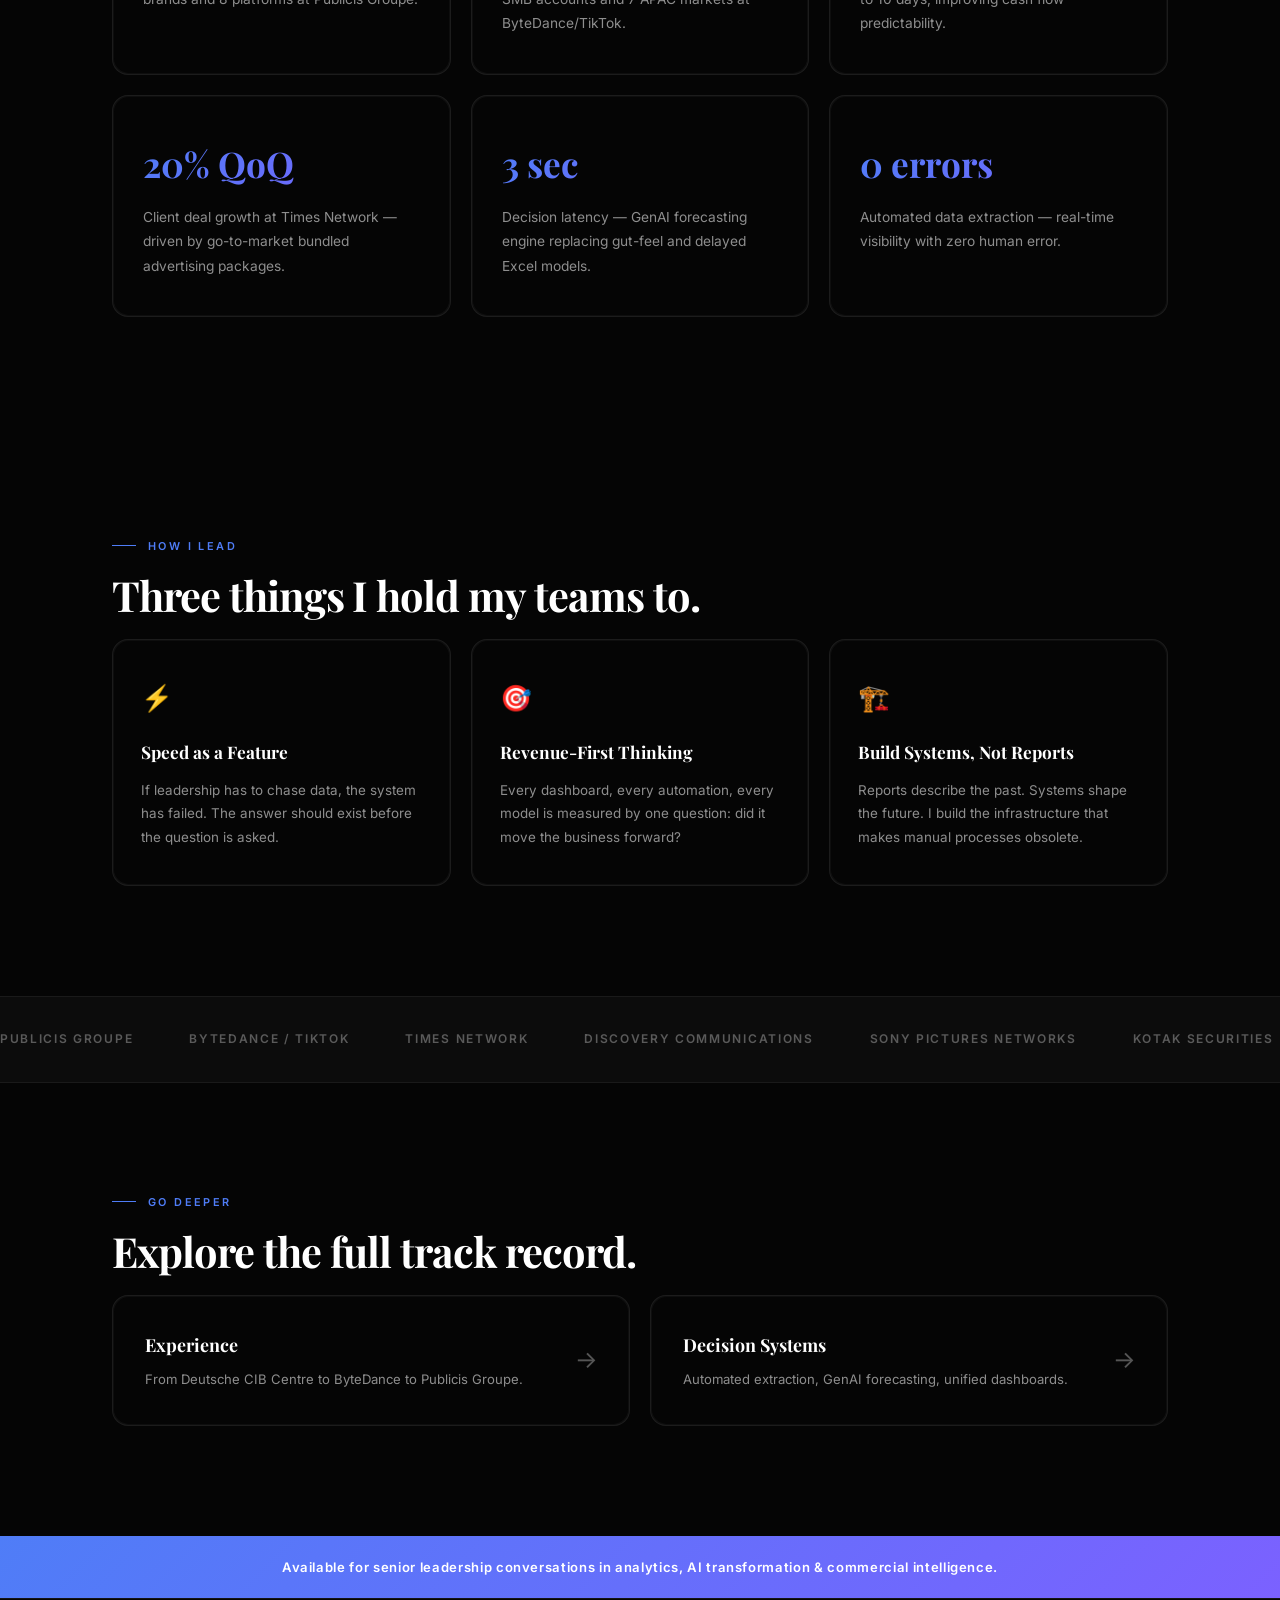
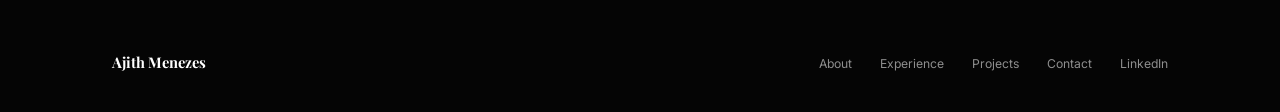
==== commit a5a5b3b8: "Add files via upload" ====
--- a/index.html
+++ b/index.html
@@ -140,4 +140,13 @@
 function sendChat(){var i=document.getElementById("chatInput"),q=i.value.trim();if(!q)return;i.value="";askChat(q)}
 document.getElementById("chatInput").addEventListener("keydown",function(e){if(e.key==="Enter")sendChat()});
 </script>
+
+  <!-- Mobile Bottom Tab Bar -->
+  <nav class="mobile-tab-bar" aria-label="Mobile navigation">
+    <a href="index.html" class="tab-item active" aria-current="page" aria-label="Home"><svg xmlns="http://www.w3.org/2000/svg" viewBox="0 0 24 24" fill="none" stroke="currentColor" stroke-linecap="round" stroke-linejoin="round"><path d="M3 10.5L12 3l9 7.5"/><path d="M5 10v9a1 1 0 001 1h3v-5a1 1 0 011-1h4a1 1 0 011 1v5h3a1 1 0 001-1v-9"/></svg><span>Home</span></a>
+    <a href="about.html" class="tab-item" aria-label="About"><svg xmlns="http://www.w3.org/2000/svg" viewBox="0 0 24 24" fill="none" stroke="currentColor" stroke-linecap="round" stroke-linejoin="round"><circle cx="12" cy="8" r="4"/><path d="M20 21c0-3.87-3.58-7-8-7s-8 3.13-8 7"/></svg><span>About</span></a>
+    <a href="experience.html" class="tab-item" aria-label="Experience"><svg xmlns="http://www.w3.org/2000/svg" viewBox="0 0 24 24" fill="none" stroke="currentColor" stroke-linecap="round" stroke-linejoin="round"><rect x="2" y="7" width="20" height="14" rx="2"/><path d="M16 7V5a2 2 0 00-2-2h-4a2 2 0 00-2 2v2"/></svg><span>Experience</span></a>
+    <a href="projects.html" class="tab-item" aria-label="Projects"><svg xmlns="http://www.w3.org/2000/svg" viewBox="0 0 24 24" fill="none" stroke="currentColor" stroke-linecap="round" stroke-linejoin="round"><path d="M12 2L2 7l10 5 10-5-10-5z"/><path d="M2 17l10 5 10-5"/><path d="M2 12l10 5 10-5"/></svg><span>Projects</span></a>
+    <a href="contact.html" class="tab-item" aria-label="Contact"><svg xmlns="http://www.w3.org/2000/svg" viewBox="0 0 24 24" fill="none" stroke="currentColor" stroke-linecap="round" stroke-linejoin="round"><rect x="2" y="4" width="20" height="16" rx="2"/><path d="M22 7l-10 6L2 7"/></svg><span>Contact</span></a>
+  </nav>
 </body></html>
--- a/styles.css
+++ b/styles.css
@@ -299,3 +299,173 @@
 
 .cmd-overlay{position:fixed;inset:0;background:rgba(0,0,0,.6);backdrop-filter:blur(8px);-webkit-backdrop-filter:blur(8px);z-index:100000;opacity:0;visibility:hidden;transition:all .25s ease;display:flex;align-items:flex-start;justify-content:center;padding-top:18vh}.cmd-overlay.open{opacity:1;visibility:visible}.cmd-box{background:var(--bg-alt);border:1px solid var(--border-light);border-radius:16px;width:560px;max-width:92vw;box-shadow:0 20px 60px rgba(0,0,0,.5);transform:translateY(-20px) scale(.96);transition:transform .25s cubic-bezier(.22,1,.36,1);overflow:hidden}.cmd-overlay.open .cmd-box{transform:translateY(0) scale(1)}.cmd-input-wrap{display:flex;align-items:center;padding:16px 20px;border-bottom:1px solid var(--border);gap:12px}.cmd-input-wrap svg{width:20px;height:20px;stroke:var(--text-dim);flex-shrink:0}.cmd-input{flex:1;background:none;border:none;color:var(--text-heading);font-size:1rem;font-family:var(--font-body);outline:none}.cmd-input::placeholder{color:var(--text-dimmer)}.cmd-kbd{font-size:.65rem;color:var(--text-dimmer);background:var(--toggle-bg);border:1px solid var(--border);padding:2px 8px;border-radius:4px}.cmd-results{max-height:340px;overflow-y:auto;padding:8px}.cmd-item{display:flex;align-items:center;gap:14px;padding:12px 16px;border-radius:10px;cursor:pointer;transition:background .15s;text-decoration:none;color:var(--text)}.cmd-item:hover,.cmd-item.active{background:var(--accent-glow)}.cmd-item-icon{width:36px;height:36px;border-radius:8px;background:var(--toggle-bg);display:flex;align-items:center;justify-content:center;font-size:1.1rem;flex-shrink:0}.cmd-item:hover .cmd-item-icon{background:var(--accent);color:#fff}.cmd-item-text h4{font-size:.85rem;font-weight:600;color:var(--text-heading);margin-bottom:2px}.cmd-item-text p{font-size:.72rem;color:var(--text-dim)}.cmd-empty{text-align:center;padding:32px;color:var(--text-dimmer);font-size:.85rem}.cmd-footer{display:flex;justify-content:center;gap:16px;padding:10px;border-top:1px solid var(--border);font-size:.65rem;color:var(--text-dimmer)}
 .chat-widget{position:fixed;bottom:28px;left:28px;z-index:9999}.chat-toggle{width:54px;height:54px;border-radius:50%;background:linear-gradient(135deg,var(--accent-2),var(--accent));color:#fff;border:none;cursor:pointer;display:flex;align-items:center;justify-content:center;font-size:1.4rem;box-shadow:0 4px 20px rgba(123,97,255,.4);transition:all var(--transition)}.chat-toggle:hover{transform:scale(1.08)}.chat-toggle .chat-close{display:none}.chat-widget.open .chat-toggle .chat-open{display:none}.chat-widget.open .chat-toggle .chat-close{display:block}.chat-panel{position:absolute;bottom:66px;left:0;width:360px;max-width:calc(100vw - 40px);background:var(--bg-alt);border:1px solid var(--border-light);border-radius:16px;box-shadow:0 20px 60px rgba(0,0,0,.4);opacity:0;visibility:hidden;transform:translateY(10px) scale(.95);transition:all .3s cubic-bezier(.22,1,.36,1);overflow:hidden}.chat-widget.open .chat-panel{opacity:1;visibility:visible;transform:translateY(0) scale(1)}.chat-header{background:linear-gradient(135deg,var(--accent-2),var(--accent));color:#fff;padding:16px 20px;display:flex;align-items:center;gap:12px}.chat-header-dot{width:10px;height:10px;border-radius:50%;background:#00D4AA;animation:chatPulse 2s infinite}@keyframes chatPulse{0%,100%{opacity:1}50%{opacity:.4}}.chat-header h4{font-size:.88rem;font-weight:600}.chat-header p{font-size:.68rem;opacity:.8}.chat-messages{height:300px;overflow-y:auto;padding:16px;display:flex;flex-direction:column;gap:12px}.chat-msg{max-width:85%;padding:10px 14px;border-radius:12px;font-size:.82rem;line-height:1.6;animation:msgIn .3s ease}@keyframes msgIn{from{opacity:0;transform:translateY(8px)}to{opacity:1;transform:translateY(0)}}.chat-msg.bot{background:var(--bg-glass);border:1px solid var(--border);align-self:flex-start;border-bottom-left-radius:4px}.chat-msg.user{background:var(--accent);color:#fff;align-self:flex-end;border-bottom-right-radius:4px}.chat-msg.typing span{display:inline-block;width:6px;height:6px;background:var(--text-dim);border-radius:50%;margin:0 2px;animation:typDot 1.4s infinite}.chat-msg.typing span:nth-child(2){animation-delay:.2s}.chat-msg.typing span:nth-child(3){animation-delay:.4s}@keyframes typDot{0%,60%,100%{transform:translateY(0)}30%{transform:translateY(-6px)}}.chat-suggestions{display:flex;flex-wrap:wrap;gap:6px;padding:0 16px 12px}.chat-suggestions button{background:var(--toggle-bg);border:1px solid var(--border);color:var(--text-dim);font-size:.7rem;padding:5px 12px;border-radius:20px;cursor:pointer;transition:all .2s;font-family:var(--font-body)}.chat-suggestions button:hover{background:var(--accent-glow);border-color:var(--accent);color:var(--accent)}.chat-input-wrap{display:flex;padding:12px 16px;border-top:1px solid var(--border);gap:8px}.chat-input{flex:1;background:var(--toggle-bg);border:1px solid var(--border);color:var(--text);font-size:.82rem;padding:10px 14px;border-radius:10px;outline:none;font-family:var(--font-body)}.chat-input:focus{border-color:var(--accent)}.chat-send{width:38px;height:38px;border-radius:10px;background:var(--accent);color:#fff;border:none;cursor:pointer;display:flex;align-items:center;justify-content:center;font-size:1rem}@media(max-width:768px){.chat-widget{bottom:20px;left:20px}.chat-toggle{width:48px;height:48px}.chat-panel{width:calc(100vw - 40px)}}
+
+
+/* =======================================================================
+   MOBILE BOTTOM TAB BAR — World-Class Navigation Redesign
+   Replaces hamburger menu with a persistent bottom tab bar on mobile.
+   ======================================================================= */
+
+/* ---------- Tab‑bar base (hidden on desktop) ---------- */
+.mobile-tab-bar{
+  display:none;
+}
+
+/* ---------- Mobile overrides (≤ 768 px) ---------- */
+@media(max-width:768px){
+
+  /* ---- Show the tab bar ---- */
+  .mobile-tab-bar{
+    display:flex;
+    position:fixed;
+    bottom:0;left:0;right:0;
+    z-index:10000;
+    height:68px;
+    padding-bottom:env(safe-area-inset-bottom,0px);
+    background:var(--nav-bg);
+    backdrop-filter:blur(28px) saturate(1.4);
+    -webkit-backdrop-filter:blur(28px) saturate(1.4);
+    border-top:1px solid var(--border);
+    justify-content:space-around;
+    align-items:center;
+    transition:background var(--transition);
+  }
+
+  /* ---- Individual tab ---- */
+  .tab-item{
+    display:flex;
+    flex-direction:column;
+    align-items:center;
+    justify-content:center;
+    gap:3px;
+    flex:1;
+    text-decoration:none;
+    -webkit-tap-highlight-color:transparent;
+    position:relative;
+    padding:8px 0 4px;
+    transition:color var(--transition-fast),transform .15s ease;
+    color:var(--text-dimmer);
+  }
+
+  .tab-item svg{
+    width:22px;height:22px;
+    stroke-width:1.8;
+    transition:color var(--transition-fast),transform .2s ease;
+  }
+
+  .tab-item span{
+    font-family:var(--font-body);
+    font-size:.6rem;
+    font-weight:600;
+    letter-spacing:.04em;
+    text-transform:uppercase;
+    transition:color var(--transition-fast);
+  }
+
+  /* ---- Active state ---- */
+  .tab-item.active{
+    color:var(--accent);
+  }
+
+  /* Glowing top indicator for active tab */
+  .tab-item.active::before{
+    content:'';
+    position:absolute;
+    top:-1px;
+    left:50%;
+    transform:translateX(-50%);
+    width:28px;
+    height:3px;
+    border-radius:0 0 3px 3px;
+    background:var(--accent);
+    box-shadow:0 2px 12px rgba(79,125,247,.5),0 0 20px rgba(79,125,247,.2);
+    animation:tabIndicatorIn .35s cubic-bezier(.22,1,.36,1) both;
+  }
+
+  @keyframes tabIndicatorIn{
+    0%{width:0;opacity:0}
+    100%{width:28px;opacity:1}
+  }
+
+  /* Active tab icon slight bounce */
+  .tab-item.active svg{
+    transform:translateY(-1px);
+  }
+
+  /* Soft glow behind active icon */
+  .tab-item.active::after{
+    content:'';
+    position:absolute;
+    top:4px;
+    left:50%;
+    transform:translateX(-50%);
+    width:40px;
+    height:40px;
+    border-radius:50%;
+    background:var(--accent-glow);
+    z-index:-1;
+    opacity:.7;
+    pointer-events:none;
+  }
+
+  /* ---- Hover / press states ---- */
+  .tab-item:hover{
+    color:var(--text-dim);
+  }
+
+  .tab-item:active{
+    transform:scale(.88);
+  }
+
+  /* ---- Hide hamburger menu elements ---- */
+  .menu-toggle,
+  .nav-close-btn,
+  .nav-overlay{
+    display:none!important;
+  }
+
+  /* Hide the slide‑out nav‑links panel entirely */
+  .nav-links{
+    display:none!important;
+  }
+
+  /* ---- Simplified top nav: logo + theme toggle only ---- */
+  .nav-inner{
+    height:56px;
+  }
+
+  .nav-actions{
+    gap:10px;
+  }
+
+  /* ---- Hide FAB contact — contact lives in the tab bar ---- */
+  .fab-contact{
+    display:none!important;
+  }
+
+  /* ---- Reposition back‑to‑top above tab bar ---- */
+  .back-to-top{
+    bottom:calc(80px + env(safe-area-inset-bottom,0px));
+    right:16px;
+    width:38px;height:38px;
+  }
+
+  /* ---- Reposition chat widget above tab bar ---- */
+  .chat-widget{
+    bottom:calc(78px + env(safe-area-inset-bottom,0px));
+    left:16px;
+  }
+  .chat-toggle{
+    width:48px;height:48px;
+  }
+
+  /* ---- Body padding so content isn't hidden behind tab bar ---- */
+  body{
+    padding-bottom:calc(68px + env(safe-area-inset-bottom,0px));
+  }
+
+  /* ---- Footer extra bottom margin for tab bar ---- */
+  .footer{
+    padding-bottom:calc(50px + env(safe-area-inset-bottom,0px));
+  }
+}
